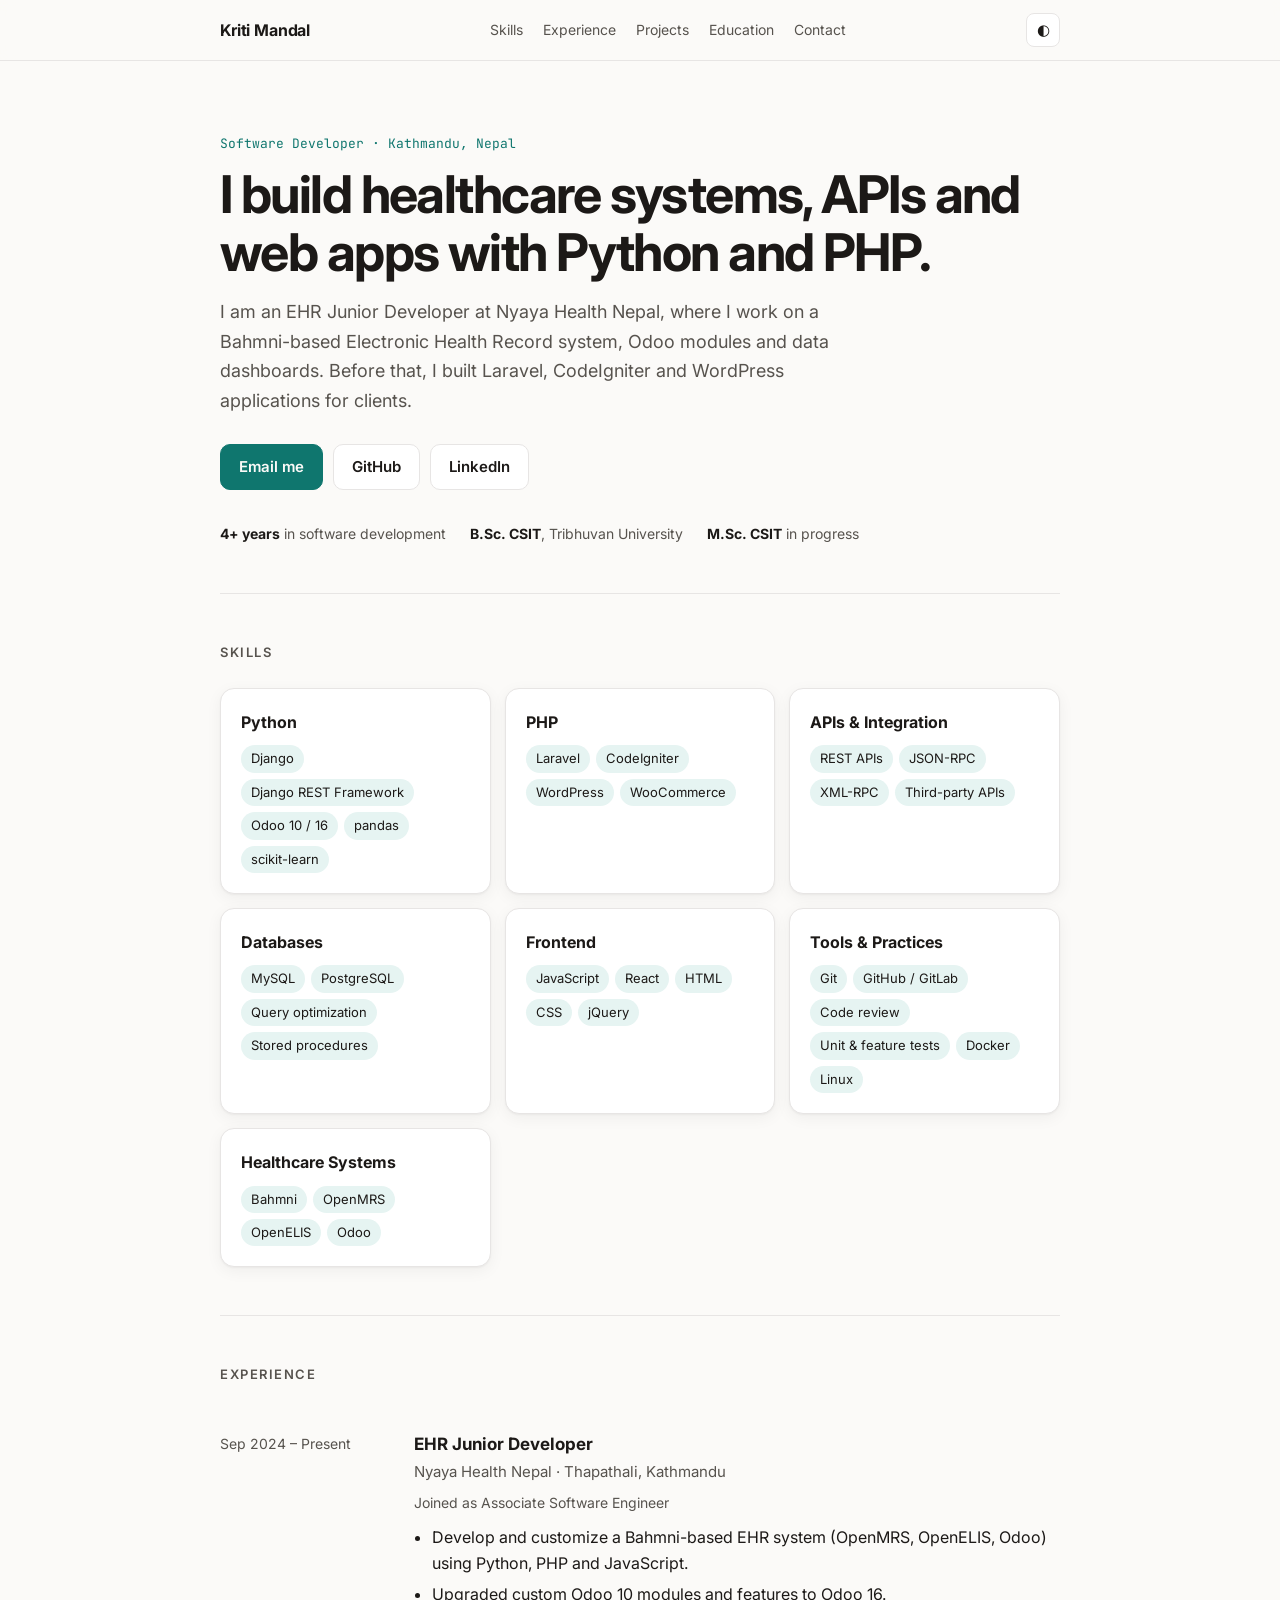
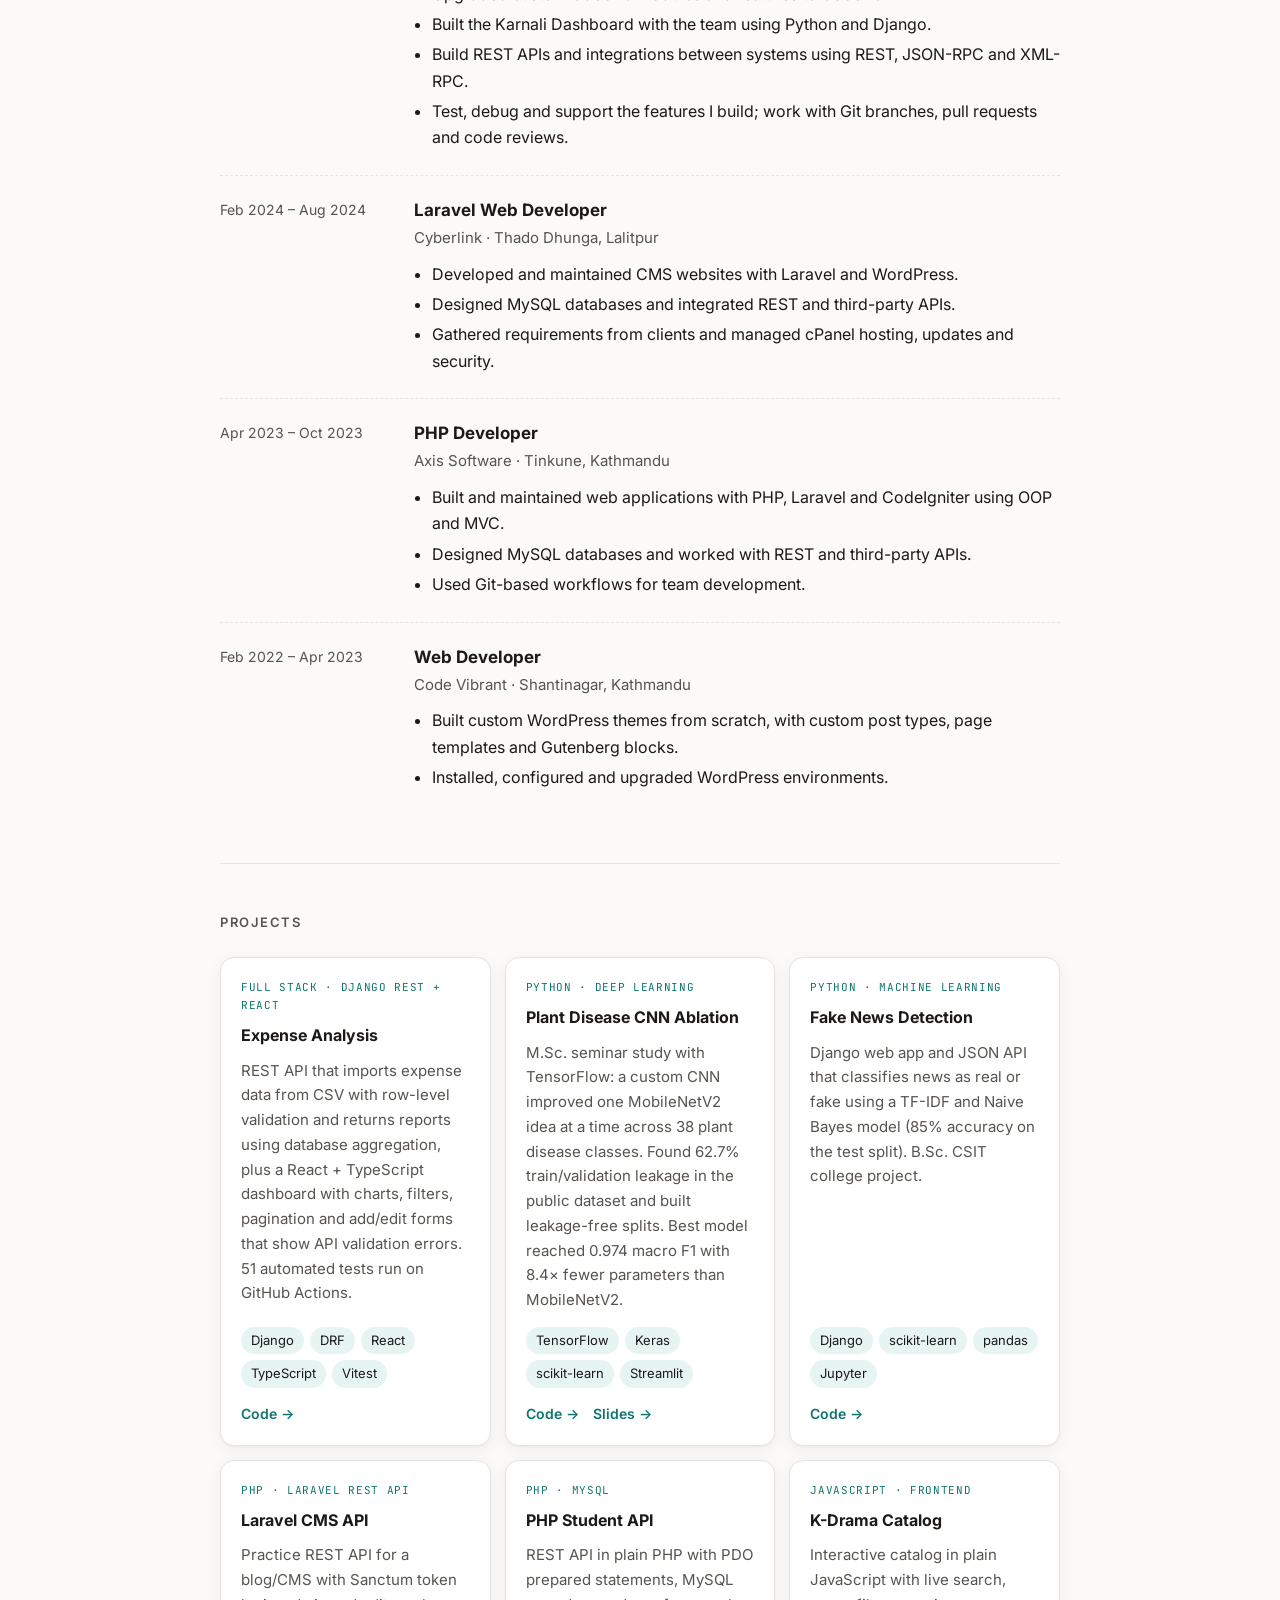
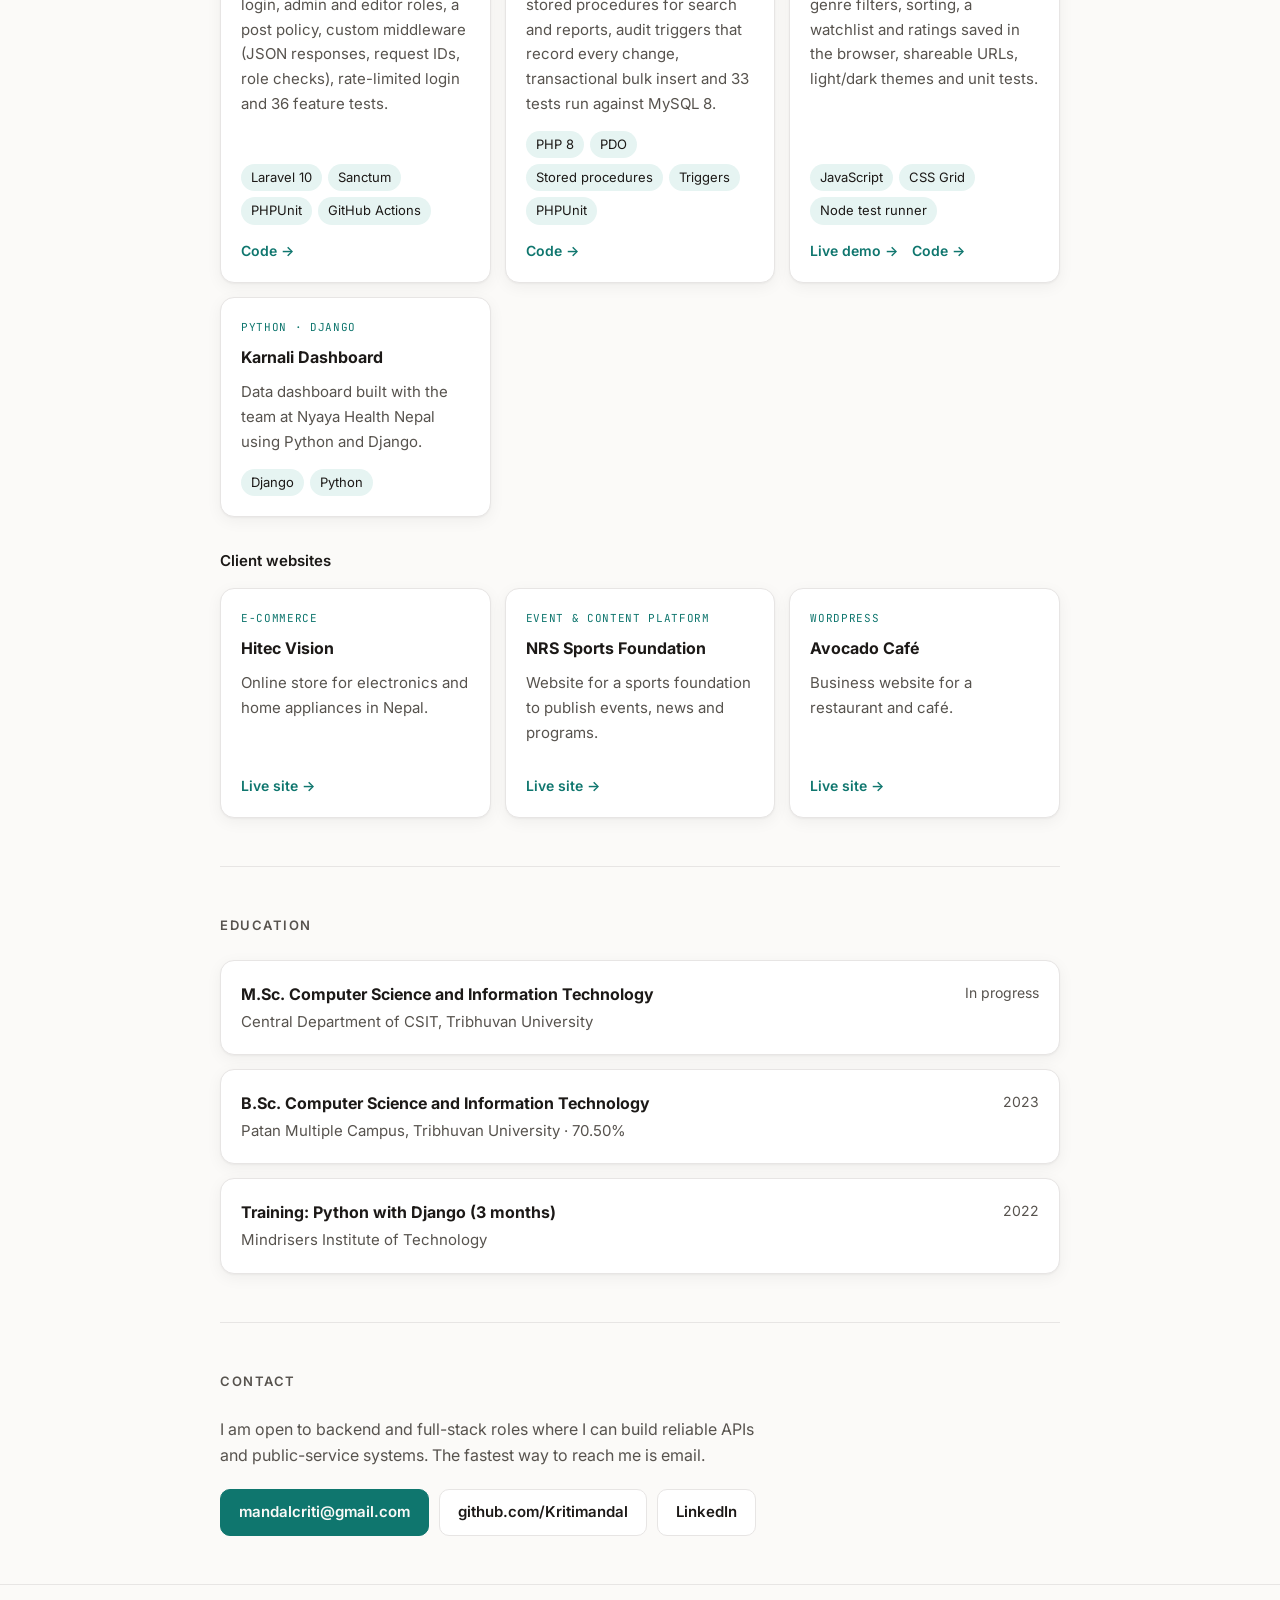
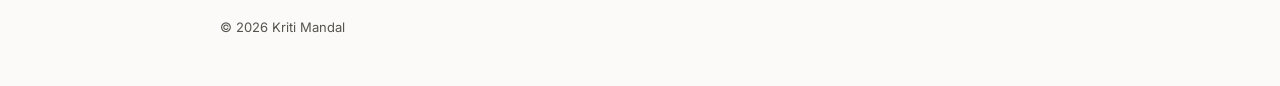
==== index.html @ 9c8490dd "Add Plant Disease CNN Ablation project" ====
<!doctype html>
<html lang="en">
<head>
<meta charset="utf-8">
<meta name="viewport" content="width=device-width, initial-scale=1">
<title>Kriti Mandal — Software Developer</title>
<meta name="description" content="Kriti Mandal is a software developer in Kathmandu, Nepal, working with Python (Django, Odoo) and PHP (Laravel) on healthcare and web systems.">
<meta property="og:title" content="Kriti Mandal — Software Developer">
<meta property="og:description" content="Python and PHP developer building healthcare (EHR) systems, REST APIs and web applications in Kathmandu, Nepal.">
<meta property="og:type" content="website">
<link rel="icon" href="data:image/svg+xml,%3Csvg xmlns='http://www.w3.org/2000/svg' viewBox='0 0 64 64'%3E%3Crect width='64' height='64' rx='14' fill='%230f766e'/%3E%3Ctext x='32' y='42' font-family='Arial,sans-serif' font-size='28' font-weight='700' fill='white' text-anchor='middle'%3EKM%3C/text%3E%3C/svg%3E">
<link rel="preconnect" href="https://fonts.googleapis.com">
<link rel="preconnect" href="https://fonts.gstatic.com" crossorigin>
<link href="https://fonts.googleapis.com/css2?family=Inter:wght@400;500;600;700&family=JetBrains+Mono:wght@500&display=swap" rel="stylesheet">
<style>
:root {
  --bg: #fbfaf8;
  --surface: #ffffff;
  --text: #1c1917;
  --muted: #57534e;
  --line: #e7e5e4;
  --accent: #0f766e;
  --accent-soft: #e6f4f2;
  --shadow: 0 1px 2px rgba(28, 25, 23, .04), 0 4px 16px rgba(28, 25, 23, .05);
}
@media (prefers-color-scheme: dark) {
  :root:not([data-theme="light"]) {
    --bg: #12100f;
    --surface: #1c1917;
    --text: #f5f5f4;
    --muted: #a8a29e;
    --line: #2e2a27;
    --accent: #5eead4;
    --accent-soft: #123531;
    --shadow: none;
  }
}
:root[data-theme="dark"] {
  --bg: #12100f;
  --surface: #1c1917;
  --text: #f5f5f4;
  --muted: #a8a29e;
  --line: #2e2a27;
  --accent: #5eead4;
  --accent-soft: #123531;
  --shadow: none;
}
* { box-sizing: border-box; }
html { scroll-behavior: smooth; scroll-padding-top: 72px; }
body {
  margin: 0;
  background: var(--bg);
  color: var(--text);
  font: 16px/1.65 Inter, system-ui, -apple-system, "Segoe UI", Roboto, sans-serif;
  -webkit-font-smoothing: antialiased;
}
a { color: var(--accent); text-decoration: none; }
a:hover { text-decoration: underline; }
.wrap { max-width: 880px; margin: 0 auto; padding: 0 20px; }

header.nav {
  position: sticky; top: 0; z-index: 10;
  background: color-mix(in srgb, var(--bg) 88%, transparent);
  backdrop-filter: blur(8px);
  border-bottom: 1px solid var(--line);
}
.nav .wrap { display: flex; align-items: center; justify-content: space-between; height: 60px; gap: 12px; }
.brand { font-weight: 700; color: var(--text); letter-spacing: -.01em; }
.nav ul { display: flex; gap: 20px; list-style: none; margin: 0; padding: 0; font-size: 14px; }
.nav ul a { color: var(--muted); }
.nav ul a:hover { color: var(--text); text-decoration: none; }
.theme-btn {
  border: 1px solid var(--line); background: var(--surface); color: var(--text);
  width: 34px; height: 34px; border-radius: 8px; cursor: pointer; font-size: 15px; flex: none;
}

.hero { padding: 72px 0 48px; }
.eyebrow { font-family: "JetBrains Mono", ui-monospace, monospace; font-size: 13px; color: var(--accent); margin: 0 0 12px; }
.hero h1 { font-size: clamp(34px, 6vw, 52px); line-height: 1.1; letter-spacing: -.03em; margin: 0 0 16px; }
.hero p.lead { font-size: 18px; color: var(--muted); max-width: 640px; margin: 0 0 28px; }
.actions { display: flex; flex-wrap: wrap; gap: 10px; }
.btn {
  display: inline-flex; align-items: center; gap: 8px;
  padding: 10px 18px; border-radius: 10px; font-weight: 600; font-size: 15px;
  border: 1px solid var(--line); background: var(--surface); color: var(--text);
}
.btn:hover { text-decoration: none; border-color: var(--accent); }
.btn.primary { background: var(--accent); border-color: var(--accent); color: var(--bg); }
.facts { display: flex; flex-wrap: wrap; gap: 8px 24px; margin-top: 32px; color: var(--muted); font-size: 14px; }
.facts strong { color: var(--text); }

section { padding: 48px 0; border-top: 1px solid var(--line); }
section h2 { font-size: 13px; text-transform: uppercase; letter-spacing: .12em; color: var(--muted); margin: 0 0 24px; font-weight: 600; }

.skills { display: grid; grid-template-columns: repeat(auto-fit, minmax(240px, 1fr)); gap: 14px; }
.card {
  background: var(--surface); border: 1px solid var(--line); border-radius: 14px;
  padding: 20px; box-shadow: var(--shadow);
}
.card h3 { margin: 0 0 10px; font-size: 16px; }
.tags { display: flex; flex-wrap: wrap; gap: 6px; padding: 0; margin: 0; list-style: none; }
.tags li {
  font-size: 13px; padding: 3px 10px; border-radius: 999px;
  background: var(--accent-soft); color: var(--text);
}

.job { display: grid; grid-template-columns: 170px 1fr; gap: 8px 24px; padding: 20px 0; }
.job + .job { border-top: 1px dashed var(--line); }
.job .when { color: var(--muted); font-size: 14px; padding-top: 2px; }
.job h3 { margin: 0; font-size: 17px; }
.job .org { color: var(--muted); margin: 2px 0 10px; font-size: 15px; }
.job ul { margin: 0; padding-left: 18px; }
.job li { margin: 4px 0; }
.role-change { font-size: 14px; color: var(--muted); margin: -4px 0 10px; }

.projects { display: grid; grid-template-columns: repeat(auto-fit, minmax(260px, 1fr)); gap: 14px; }
.project { display: flex; flex-direction: column; }
.project p { color: var(--muted); margin: 0 0 14px; font-size: 15px; flex: 1; }
.project .links { display: flex; gap: 14px; font-size: 14px; font-weight: 600; margin-top: 14px; }
.project .badge {
  align-self: flex-start; font-family: "JetBrains Mono", ui-monospace, monospace;
  font-size: 11px; text-transform: uppercase; letter-spacing: .06em;
  color: var(--accent); margin-bottom: 8px;
}
.subhead { font-size: 15px; font-weight: 600; margin: 32px 0 14px; }

.edu { display: grid; gap: 14px; }
.edu .card { display: flex; justify-content: space-between; gap: 16px; flex-wrap: wrap; }
.edu h3 { margin: 0 0 2px; }
.edu p { margin: 0; color: var(--muted); font-size: 15px; }
.edu .when { color: var(--muted); font-size: 14px; white-space: nowrap; }

.contact p { color: var(--muted); max-width: 560px; margin: 0 0 20px; }
footer { padding: 32px 0 48px; color: var(--muted); font-size: 13px; border-top: 1px solid var(--line); }

@media (max-width: 640px) {
  .nav ul { display: none; }
  .hero { padding: 48px 0 32px; }
  .job { grid-template-columns: 1fr; gap: 2px; }
}
@media print {
  header.nav, .theme-btn, .actions { display: none; }
  section { break-inside: avoid; }
}
</style>
</head>
<body>

<header class="nav">
  <div class="wrap">
    <a class="brand" href="#top">Kriti Mandal</a>
    <ul>
      <li><a href="#skills">Skills</a></li>
      <li><a href="#experience">Experience</a></li>
      <li><a href="#projects">Projects</a></li>
      <li><a href="#education">Education</a></li>
      <li><a href="#contact">Contact</a></li>
    </ul>
    <button class="theme-btn" id="theme" type="button" aria-label="Switch light or dark theme">◐</button>
  </div>
</header>

<main id="top" class="wrap">

  <div class="hero">
    <p class="eyebrow">Software Developer · Kathmandu, Nepal</p>
    <h1>I build healthcare systems, APIs and web apps with Python and PHP.</h1>
    <p class="lead">
      I am an EHR Junior Developer at Nyaya Health Nepal, where I work on a Bahmni-based
      Electronic Health Record system, Odoo modules and data dashboards. Before that, I built
      Laravel, CodeIgniter and WordPress applications for clients.
    </p>
    <div class="actions">
      <a class="btn primary" href="mailto:mandalcriti@gmail.com">Email me</a>
      <a class="btn" href="https://github.com/Kritimandal" target="_blank" rel="noopener">GitHub</a>
      <a class="btn" href="https://www.linkedin.com/in/kriti-mandal" target="_blank" rel="noopener">LinkedIn</a>
    </div>
    <div class="facts">
      <span><strong>4+ years</strong> in software development</span>
      <span><strong>B.Sc. CSIT</strong>, Tribhuvan University</span>
      <span><strong>M.Sc. CSIT</strong> in progress</span>
    </div>
  </div>

  <section id="skills">
    <h2>Skills</h2>
    <div class="skills">
      <div class="card">
        <h3>Python</h3>
        <ul class="tags"><li>Django</li><li>Django REST Framework</li><li>Odoo 10 / 16</li><li>pandas</li><li>scikit-learn</li></ul>
      </div>
      <div class="card">
        <h3>PHP</h3>
        <ul class="tags"><li>Laravel</li><li>CodeIgniter</li><li>WordPress</li><li>WooCommerce</li></ul>
      </div>
      <div class="card">
        <h3>APIs &amp; Integration</h3>
        <ul class="tags"><li>REST APIs</li><li>JSON-RPC</li><li>XML-RPC</li><li>Third-party APIs</li></ul>
      </div>
      <div class="card">
        <h3>Databases</h3>
        <ul class="tags"><li>MySQL</li><li>PostgreSQL</li><li>Query optimization</li><li>Stored procedures</li></ul>
      </div>
      <div class="card">
        <h3>Frontend</h3>
        <ul class="tags"><li>JavaScript</li><li>React</li><li>HTML</li><li>CSS</li><li>jQuery</li></ul>
      </div>
      <div class="card">
        <h3>Tools &amp; Practices</h3>
        <ul class="tags"><li>Git</li><li>GitHub / GitLab</li><li>Code review</li><li>Unit &amp; feature tests</li><li>Docker</li><li>Linux</li></ul>
      </div>
      <div class="card">
        <h3>Healthcare Systems</h3>
        <ul class="tags"><li>Bahmni</li><li>OpenMRS</li><li>OpenELIS</li><li>Odoo</li></ul>
      </div>
    </div>
  </section>

  <section id="experience">
    <h2>Experience</h2>

    <div class="job">
      <div class="when">Sep 2024 – Present</div>
      <div>
        <h3>EHR Junior Developer</h3>
        <p class="org">Nyaya Health Nepal · Thapathali, Kathmandu</p>
        <p class="role-change">Joined as Associate Software Engineer</p>
        <ul>
          <li>Develop and customize a Bahmni-based EHR system (OpenMRS, OpenELIS, Odoo) using Python, PHP and JavaScript.</li>
          <li>Upgraded custom Odoo 10 modules and features to Odoo 16.</li>
          <li>Built the Karnali Dashboard with the team using Python and Django.</li>
          <li>Build REST APIs and integrations between systems using REST, JSON-RPC and XML-RPC.</li>
          <li>Test, debug and support the features I build; work with Git branches, pull requests and code reviews.</li>
        </ul>
      </div>
    </div>

    <div class="job">
      <div class="when">Feb 2024 – Aug 2024</div>
      <div>
        <h3>Laravel Web Developer</h3>
        <p class="org">Cyberlink · Thado Dhunga, Lalitpur</p>
        <ul>
          <li>Developed and maintained CMS websites with Laravel and WordPress.</li>
          <li>Designed MySQL databases and integrated REST and third-party APIs.</li>
          <li>Gathered requirements from clients and managed cPanel hosting, updates and security.</li>
        </ul>
      </div>
    </div>

    <div class="job">
      <div class="when">Apr 2023 – Oct 2023</div>
      <div>
        <h3>PHP Developer</h3>
        <p class="org">Axis Software · Tinkune, Kathmandu</p>
        <ul>
          <li>Built and maintained web applications with PHP, Laravel and CodeIgniter using OOP and MVC.</li>
          <li>Designed MySQL databases and worked with REST and third-party APIs.</li>
          <li>Used Git-based workflows for team development.</li>
        </ul>
      </div>
    </div>

    <div class="job">
      <div class="when">Feb 2022 – Apr 2023</div>
      <div>
        <h3>Web Developer</h3>
        <p class="org">Code Vibrant · Shantinagar, Kathmandu</p>
        <ul>
          <li>Built custom WordPress themes from scratch, with custom post types, page templates and Gutenberg blocks.</li>
          <li>Installed, configured and upgraded WordPress environments.</li>
        </ul>
      </div>
    </div>
  </section>

  <section id="projects">
    <h2>Projects</h2>
    <div class="projects">
      <article class="card project">
        <span class="badge">Full stack · Django REST + React</span>
        <h3>Expense Analysis</h3>
        <p>REST API that imports expense data from CSV with row-level validation and returns reports using database aggregation, plus a React + TypeScript dashboard with charts, filters, pagination and add/edit forms that show API validation errors. 51 automated tests run on GitHub Actions.</p>
        <ul class="tags"><li>Django</li><li>DRF</li><li>React</li><li>TypeScript</li><li>Vitest</li></ul>
        <div class="links"><a href="https://github.com/Kritimandal/task-expense-analysis" target="_blank" rel="noopener">Code →</a></div>
      </article>
      <article class="card project">
        <span class="badge">Python · Deep Learning</span>
        <h3>Plant Disease CNN Ablation</h3>
        <p>M.Sc. seminar study with TensorFlow: a custom CNN improved one MobileNetV2 idea at a time across 38 plant disease classes. Found 62.7% train/validation leakage in the public dataset and built leakage-free splits. Best model reached 0.974 macro F1 with 8.4× fewer parameters than MobileNetV2.</p>
        <ul class="tags"><li>TensorFlow</li><li>Keras</li><li>scikit-learn</li><li>Streamlit</li></ul>
        <div class="links"><a href="https://github.com/Kritimandal/plant-disease-cnn-ablation" target="_blank" rel="noopener">Code →</a><a href="https://github.com/Kritimandal/plant-disease-cnn-ablation/blob/main/docs/Seminar_Presentation.pdf" target="_blank" rel="noopener">Slides →</a></div>
      </article>
      <article class="card project">
        <span class="badge">Python · Machine Learning</span>
        <h3>Fake News Detection</h3>
        <p>Django web app and JSON API that classifies news as real or fake using a TF-IDF and Naive Bayes model (85% accuracy on the test split). B.Sc. CSIT college project.</p>
        <ul class="tags"><li>Django</li><li>scikit-learn</li><li>pandas</li><li>Jupyter</li></ul>
        <div class="links"><a href="https://github.com/Kritimandal/FND" target="_blank" rel="noopener">Code →</a></div>
      </article>
      <article class="card project">
        <span class="badge">PHP · Laravel REST API</span>
        <h3>Laravel CMS API</h3>
        <p>Practice REST API for a blog/CMS with Sanctum token login, admin and editor roles, a post policy, custom middleware (JSON responses, request IDs, role checks), rate-limited login and 36 feature tests.</p>
        <ul class="tags"><li>Laravel 10</li><li>Sanctum</li><li>PHPUnit</li><li>GitHub Actions</li></ul>
        <div class="links"><a href="https://github.com/Kritimandal/laravel-cms" target="_blank" rel="noopener">Code →</a></div>
      </article>
      <article class="card project">
        <span class="badge">PHP · MySQL</span>
        <h3>PHP Student API</h3>
        <p>REST API in plain PHP with PDO prepared statements, MySQL stored procedures for search and reports, audit triggers that record every change, transactional bulk insert and 33 tests run against MySQL 8.</p>
        <ul class="tags"><li>PHP 8</li><li>PDO</li><li>Stored procedures</li><li>Triggers</li><li>PHPUnit</li></ul>
        <div class="links"><a href="https://github.com/Kritimandal/php-student-api" target="_blank" rel="noopener">Code →</a></div>
      </article>
      <article class="card project">
        <span class="badge">JavaScript · Frontend</span>
        <h3>K-Drama Catalog</h3>
        <p>Interactive catalog in plain JavaScript with live search, genre filters, sorting, a watchlist and ratings saved in the browser, shareable URLs, light/dark themes and unit tests.</p>
        <ul class="tags"><li>JavaScript</li><li>CSS Grid</li><li>Node test runner</li></ul>
        <div class="links"><a href="https://kritimandal.github.io/movie-website-CSS-design/" target="_blank" rel="noopener">Live demo →</a><a href="https://github.com/Kritimandal/movie-website-CSS-design" target="_blank" rel="noopener">Code →</a></div>
      </article>
      <article class="card project">
        <span class="badge">Python · Django</span>
        <h3>Karnali Dashboard</h3>
        <p>Data dashboard built with the team at Nyaya Health Nepal using Python and Django.</p>
        <ul class="tags"><li>Django</li><li>Python</li></ul>
      </article>
    </div>

    <p class="subhead">Client websites</p>
    <div class="projects">
      <article class="card project">
        <span class="badge">E-commerce</span>
        <h3>Hitec Vision</h3>
        <p>Online store for electronics and home appliances in Nepal.</p>
        <div class="links"><a href="https://hitecvision.com.np" target="_blank" rel="noopener">Live site →</a></div>
      </article>
      <article class="card project">
        <span class="badge">Event &amp; content platform</span>
        <h3>NRS Sports Foundation</h3>
        <p>Website for a sports foundation to publish events, news and programs.</p>
        <div class="links"><a href="https://nrssportsfoundation.org.np" target="_blank" rel="noopener">Live site →</a></div>
      </article>
      <article class="card project">
        <span class="badge">WordPress</span>
        <h3>Avocado Café</h3>
        <p>Business website for a restaurant and café.</p>
        <div class="links"><a href="https://avocadocafenepal.com.np" target="_blank" rel="noopener">Live site →</a></div>
      </article>
    </div>
  </section>

  <section id="education">
    <h2>Education</h2>
    <div class="edu">
      <div class="card">
        <div>
          <h3>M.Sc. Computer Science and Information Technology</h3>
          <p>Central Department of CSIT, Tribhuvan University</p>
        </div>
        <span class="when">In progress</span>
      </div>
      <div class="card">
        <div>
          <h3>B.Sc. Computer Science and Information Technology</h3>
          <p>Patan Multiple Campus, Tribhuvan University · 70.50%</p>
        </div>
        <span class="when">2023</span>
      </div>
      <div class="card">
        <div>
          <h3>Training: Python with Django (3 months)</h3>
          <p>Mindrisers Institute of Technology</p>
        </div>
        <span class="when">2022</span>
      </div>
    </div>
  </section>

  <section id="contact" class="contact">
    <h2>Contact</h2>
    <p>I am open to backend and full-stack roles where I can build reliable APIs and public-service systems. The fastest way to reach me is email.</p>
    <div class="actions">
      <a class="btn primary" href="mailto:mandalcriti@gmail.com">mandalcriti@gmail.com</a>
      <a class="btn" href="https://github.com/Kritimandal" target="_blank" rel="noopener">github.com/Kritimandal</a>
      <a class="btn" href="https://www.linkedin.com/in/kriti-mandal" target="_blank" rel="noopener">LinkedIn</a>
    </div>
  </section>

</main>

<footer>
  <div class="wrap">© <span id="year">2026</span> Kriti Mandal</div>
</footer>

<script>
(function () {
  var root = document.documentElement;
  var stored = null;
  try { stored = localStorage.getItem('theme'); } catch (e) {}
  if (stored === 'light' || stored === 'dark') root.setAttribute('data-theme', stored);
  document.getElementById('theme').addEventListener('click', function () {
    var current = root.getAttribute('data-theme') ||
      (window.matchMedia('(prefers-color-scheme: dark)').matches ? 'dark' : 'light');
    var next = current === 'dark' ? 'light' : 'dark';
    root.setAttribute('data-theme', next);
    try { localStorage.setItem('theme', next); } catch (e) {}
  });
  document.getElementById('year').textContent = new Date().getFullYear();
})();
</script>
</body>
</html>
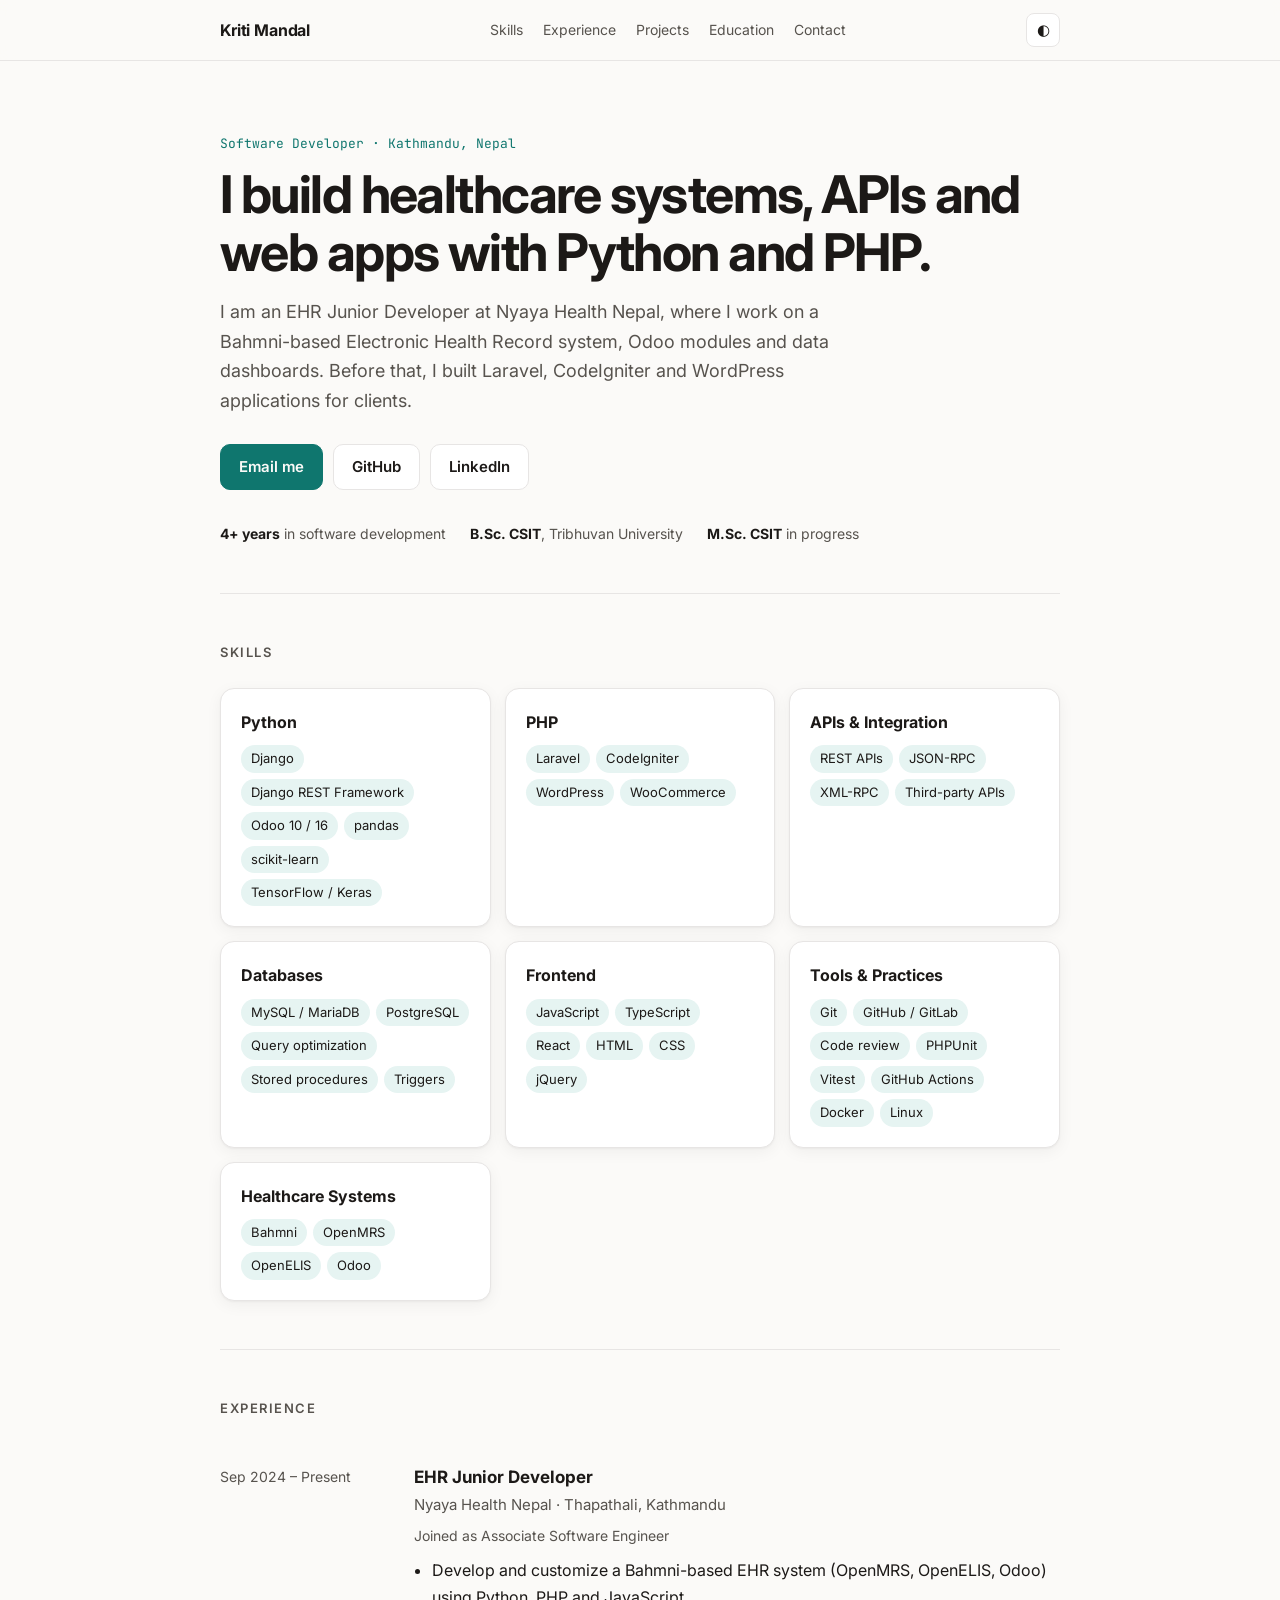
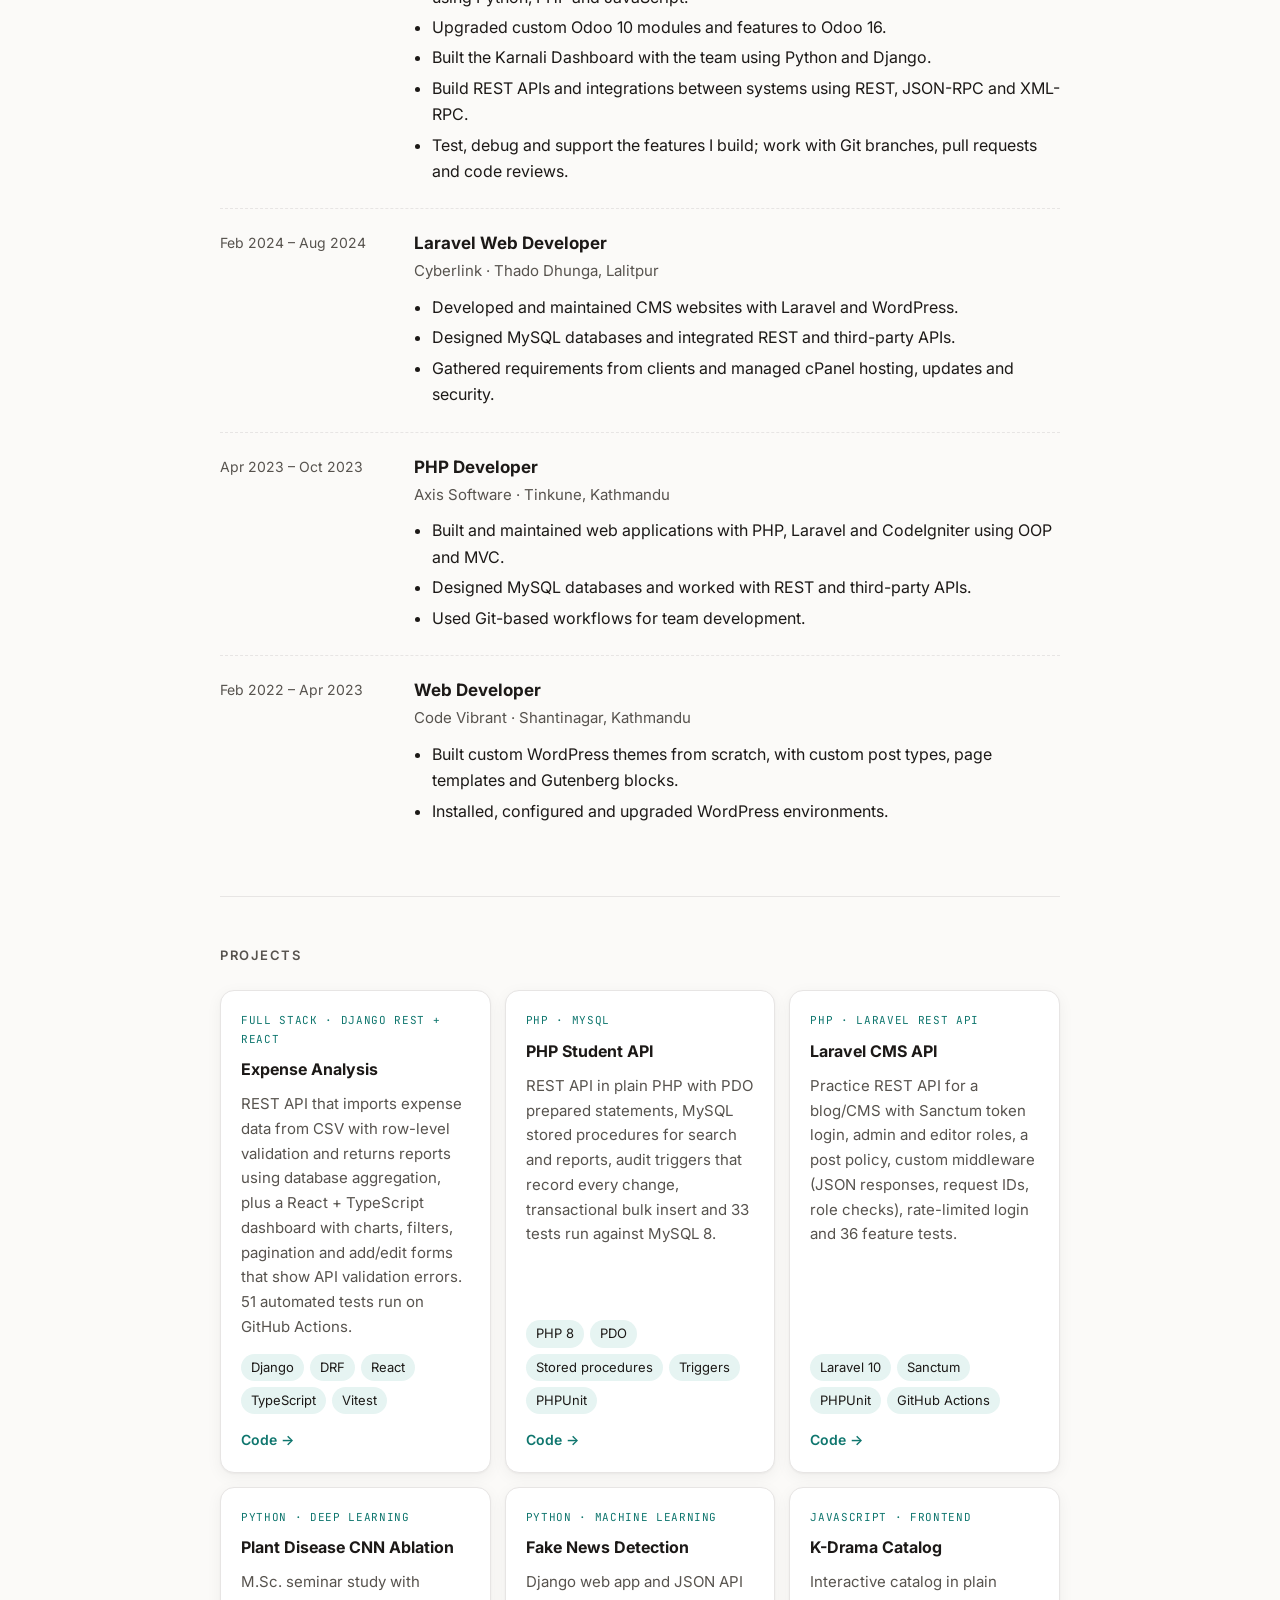
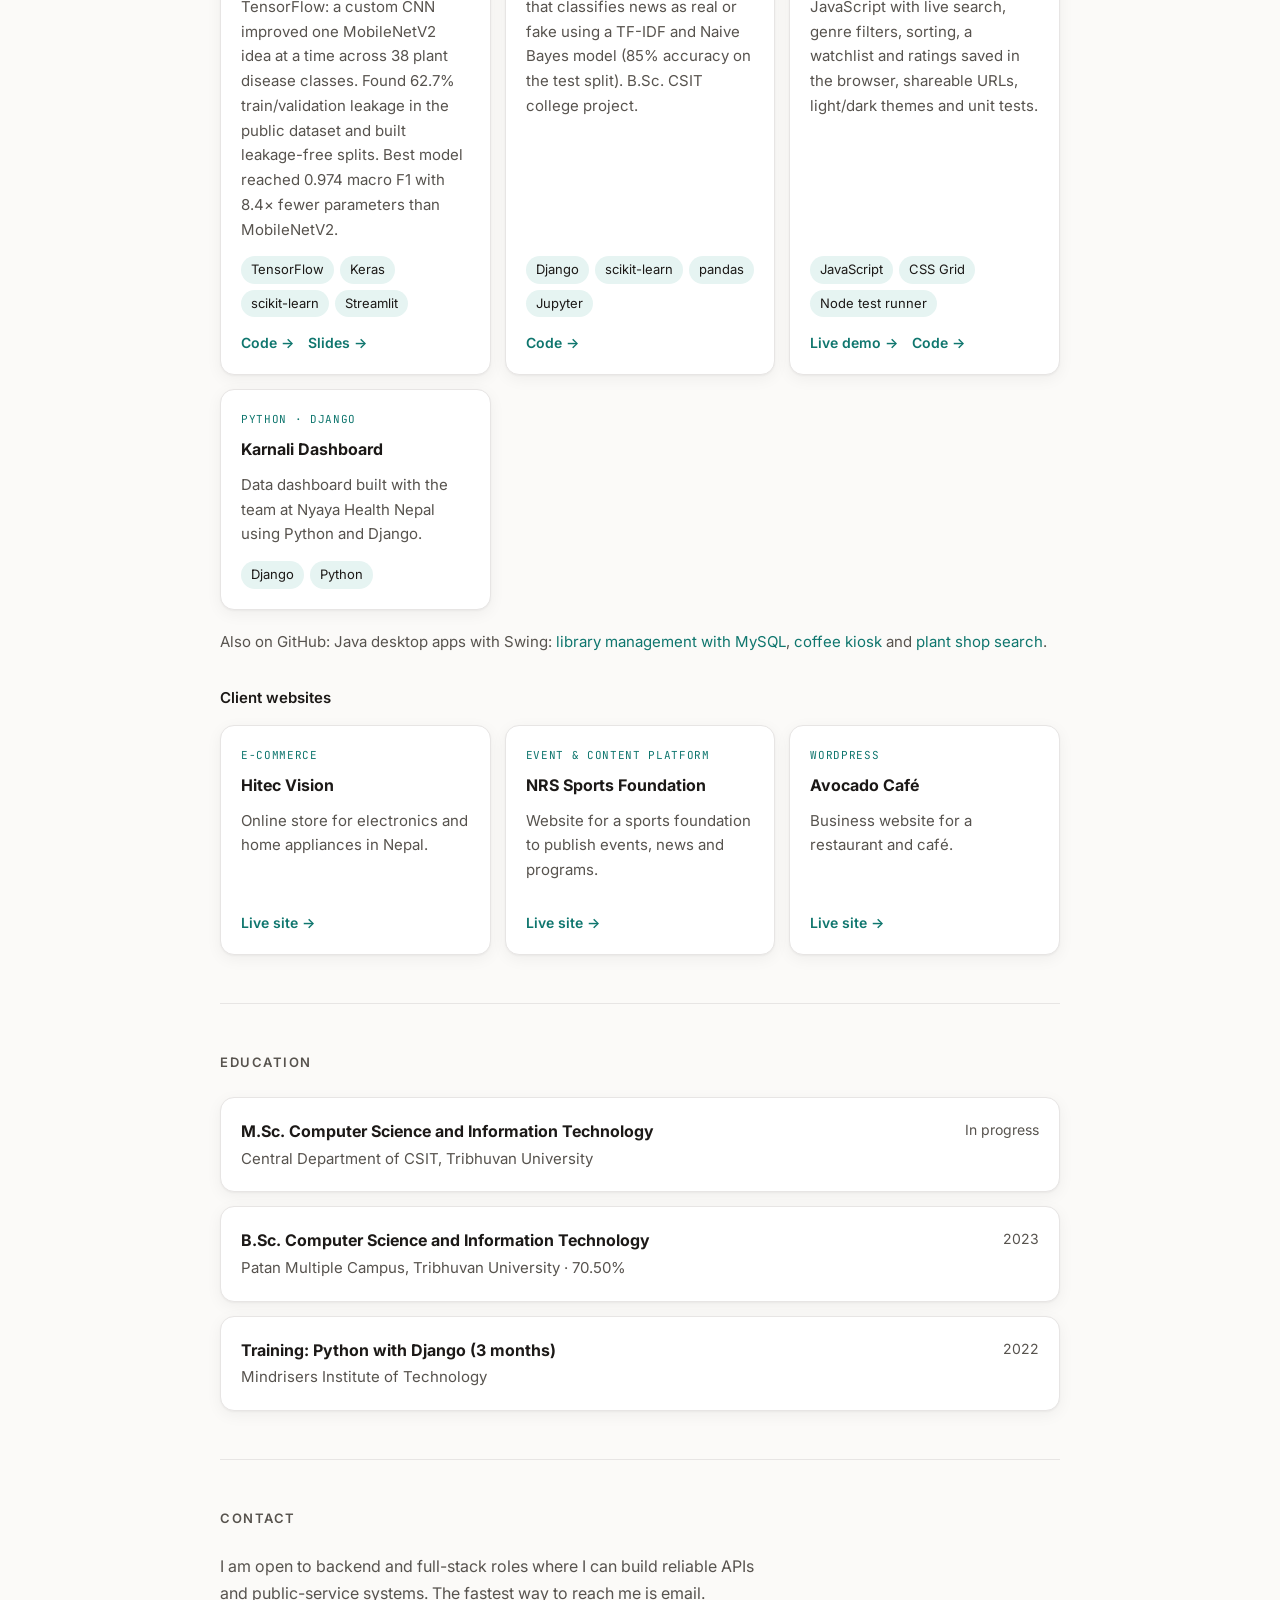
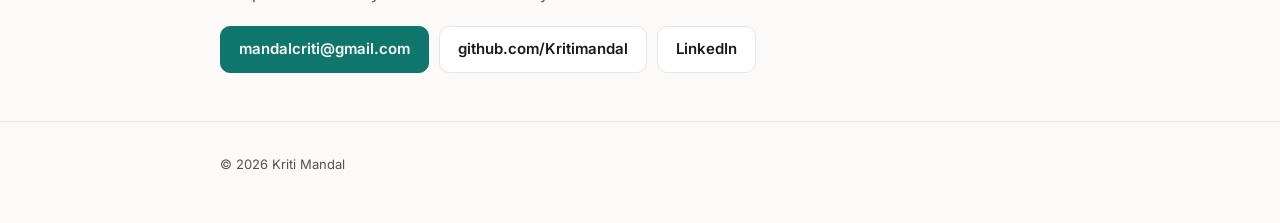
==== commit 1aa6d47d: "Reorder projects, update skills, add Java projects" ====
--- a/index.html
+++ b/index.html
@@ -3,9 +3,9 @@
 <head>
 <meta charset="utf-8">
 <meta name="viewport" content="width=device-width, initial-scale=1">
-<title>Kriti Mandal — Software Developer</title>
+<title>Kriti Mandal | Software Developer</title>
 <meta name="description" content="Kriti Mandal is a software developer in Kathmandu, Nepal, working with Python (Django, Odoo) and PHP (Laravel) on healthcare and web systems.">
-<meta property="og:title" content="Kriti Mandal — Software Developer">
+<meta property="og:title" content="Kriti Mandal | Software Developer">
 <meta property="og:description" content="Python and PHP developer building healthcare (EHR) systems, REST APIs and web applications in Kathmandu, Nepal.">
 <meta property="og:type" content="website">
 <link rel="icon" href="data:image/svg+xml,%3Csvg xmlns='http://www.w3.org/2000/svg' viewBox='0 0 64 64'%3E%3Crect width='64' height='64' rx='14' fill='%230f766e'/%3E%3Ctext x='32' y='42' font-family='Arial,sans-serif' font-size='28' font-weight='700' fill='white' text-anchor='middle'%3EKM%3C/text%3E%3C/svg%3E">
@@ -123,6 +123,7 @@
   color: var(--accent); margin-bottom: 8px;
 }
 .subhead { font-size: 15px; font-weight: 600; margin: 32px 0 14px; }
+.more { color: var(--muted); font-size: 15px; margin: 20px 0 0; }
 
 .edu { display: grid; gap: 14px; }
 .edu .card { display: flex; justify-content: space-between; gap: 16px; flex-wrap: wrap; }
@@ -187,7 +188,7 @@
     <div class="skills">
       <div class="card">
         <h3>Python</h3>
-        <ul class="tags"><li>Django</li><li>Django REST Framework</li><li>Odoo 10 / 16</li><li>pandas</li><li>scikit-learn</li></ul>
+        <ul class="tags"><li>Django</li><li>Django REST Framework</li><li>Odoo 10 / 16</li><li>pandas</li><li>scikit-learn</li><li>TensorFlow / Keras</li></ul>
       </div>
       <div class="card">
         <h3>PHP</h3>
@@ -199,15 +200,15 @@
       </div>
       <div class="card">
         <h3>Databases</h3>
-        <ul class="tags"><li>MySQL</li><li>PostgreSQL</li><li>Query optimization</li><li>Stored procedures</li></ul>
+        <ul class="tags"><li>MySQL / MariaDB</li><li>PostgreSQL</li><li>Query optimization</li><li>Stored procedures</li><li>Triggers</li></ul>
       </div>
       <div class="card">
         <h3>Frontend</h3>
-        <ul class="tags"><li>JavaScript</li><li>React</li><li>HTML</li><li>CSS</li><li>jQuery</li></ul>
+        <ul class="tags"><li>JavaScript</li><li>TypeScript</li><li>React</li><li>HTML</li><li>CSS</li><li>jQuery</li></ul>
       </div>
       <div class="card">
         <h3>Tools &amp; Practices</h3>
-        <ul class="tags"><li>Git</li><li>GitHub / GitLab</li><li>Code review</li><li>Unit &amp; feature tests</li><li>Docker</li><li>Linux</li></ul>
+        <ul class="tags"><li>Git</li><li>GitHub / GitLab</li><li>Code review</li><li>PHPUnit</li><li>Vitest</li><li>GitHub Actions</li><li>Docker</li><li>Linux</li></ul>
       </div>
       <div class="card">
         <h3>Healthcare Systems</h3>
@@ -285,6 +286,20 @@
         <div class="links"><a href="https://github.com/Kritimandal/task-expense-analysis" target="_blank" rel="noopener">Code →</a></div>
       </article>
       <article class="card project">
+        <span class="badge">PHP · MySQL</span>
+        <h3>PHP Student API</h3>
+        <p>REST API in plain PHP with PDO prepared statements, MySQL stored procedures for search and reports, audit triggers that record every change, transactional bulk insert and 33 tests run against MySQL 8.</p>
+        <ul class="tags"><li>PHP 8</li><li>PDO</li><li>Stored procedures</li><li>Triggers</li><li>PHPUnit</li></ul>
+        <div class="links"><a href="https://github.com/Kritimandal/php-student-api" target="_blank" rel="noopener">Code →</a></div>
+      </article>
+      <article class="card project">
+        <span class="badge">PHP · Laravel REST API</span>
+        <h3>Laravel CMS API</h3>
+        <p>Practice REST API for a blog/CMS with Sanctum token login, admin and editor roles, a post policy, custom middleware (JSON responses, request IDs, role checks), rate-limited login and 36 feature tests.</p>
+        <ul class="tags"><li>Laravel 10</li><li>Sanctum</li><li>PHPUnit</li><li>GitHub Actions</li></ul>
+        <div class="links"><a href="https://github.com/Kritimandal/laravel-cms" target="_blank" rel="noopener">Code →</a></div>
+      </article>
+      <article class="card project">
         <span class="badge">Python · Deep Learning</span>
         <h3>Plant Disease CNN Ablation</h3>
         <p>M.Sc. seminar study with TensorFlow: a custom CNN improved one MobileNetV2 idea at a time across 38 plant disease classes. Found 62.7% train/validation leakage in the public dataset and built leakage-free splits. Best model reached 0.974 macro F1 with 8.4× fewer parameters than MobileNetV2.</p>
@@ -299,20 +314,6 @@
         <div class="links"><a href="https://github.com/Kritimandal/FND" target="_blank" rel="noopener">Code →</a></div>
       </article>
       <article class="card project">
-        <span class="badge">PHP · Laravel REST API</span>
-        <h3>Laravel CMS API</h3>
-        <p>Practice REST API for a blog/CMS with Sanctum token login, admin and editor roles, a post policy, custom middleware (JSON responses, request IDs, role checks), rate-limited login and 36 feature tests.</p>
-        <ul class="tags"><li>Laravel 10</li><li>Sanctum</li><li>PHPUnit</li><li>GitHub Actions</li></ul>
-        <div class="links"><a href="https://github.com/Kritimandal/laravel-cms" target="_blank" rel="noopener">Code →</a></div>
-      </article>
-      <article class="card project">
-        <span class="badge">PHP · MySQL</span>
-        <h3>PHP Student API</h3>
-        <p>REST API in plain PHP with PDO prepared statements, MySQL stored procedures for search and reports, audit triggers that record every change, transactional bulk insert and 33 tests run against MySQL 8.</p>
-        <ul class="tags"><li>PHP 8</li><li>PDO</li><li>Stored procedures</li><li>Triggers</li><li>PHPUnit</li></ul>
-        <div class="links"><a href="https://github.com/Kritimandal/php-student-api" target="_blank" rel="noopener">Code →</a></div>
-      </article>
-      <article class="card project">
         <span class="badge">JavaScript · Frontend</span>
         <h3>K-Drama Catalog</h3>
         <p>Interactive catalog in plain JavaScript with live search, genre filters, sorting, a watchlist and ratings saved in the browser, shareable URLs, light/dark themes and unit tests.</p>
@@ -326,6 +327,7 @@
         <ul class="tags"><li>Django</li><li>Python</li></ul>
       </article>
     </div>
+    <p class="more">Also on GitHub: Java desktop apps with Swing: <a href="https://github.com/Kritimandal/libraryManagementSystem" target="_blank" rel="noopener">library management with MySQL</a>, <a href="https://github.com/Kritimandal/java-menu-app" target="_blank" rel="noopener">coffee kiosk</a> and <a href="https://github.com/Kritimandal/citrus-tree-search" target="_blank" rel="noopener">plant shop search</a>.</p>
 
     <p class="subhead">Client websites</p>
     <div class="projects">
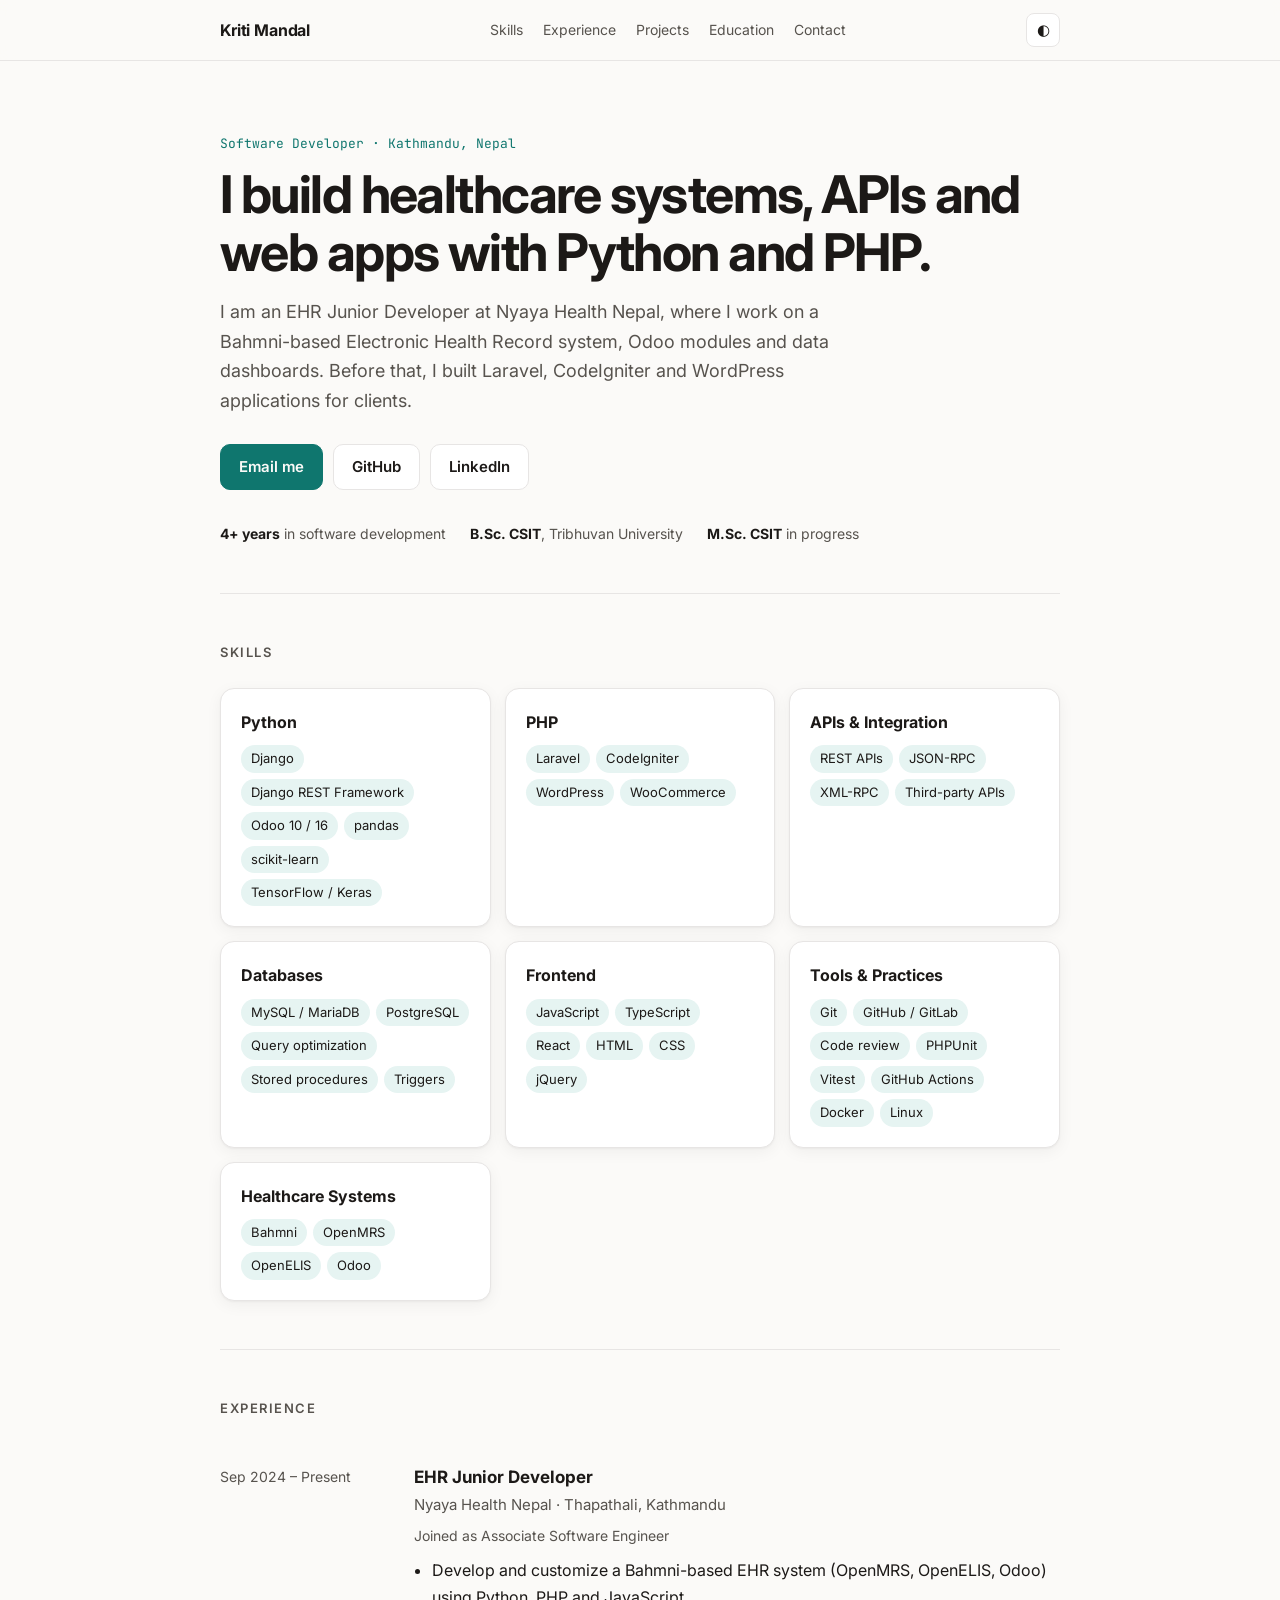
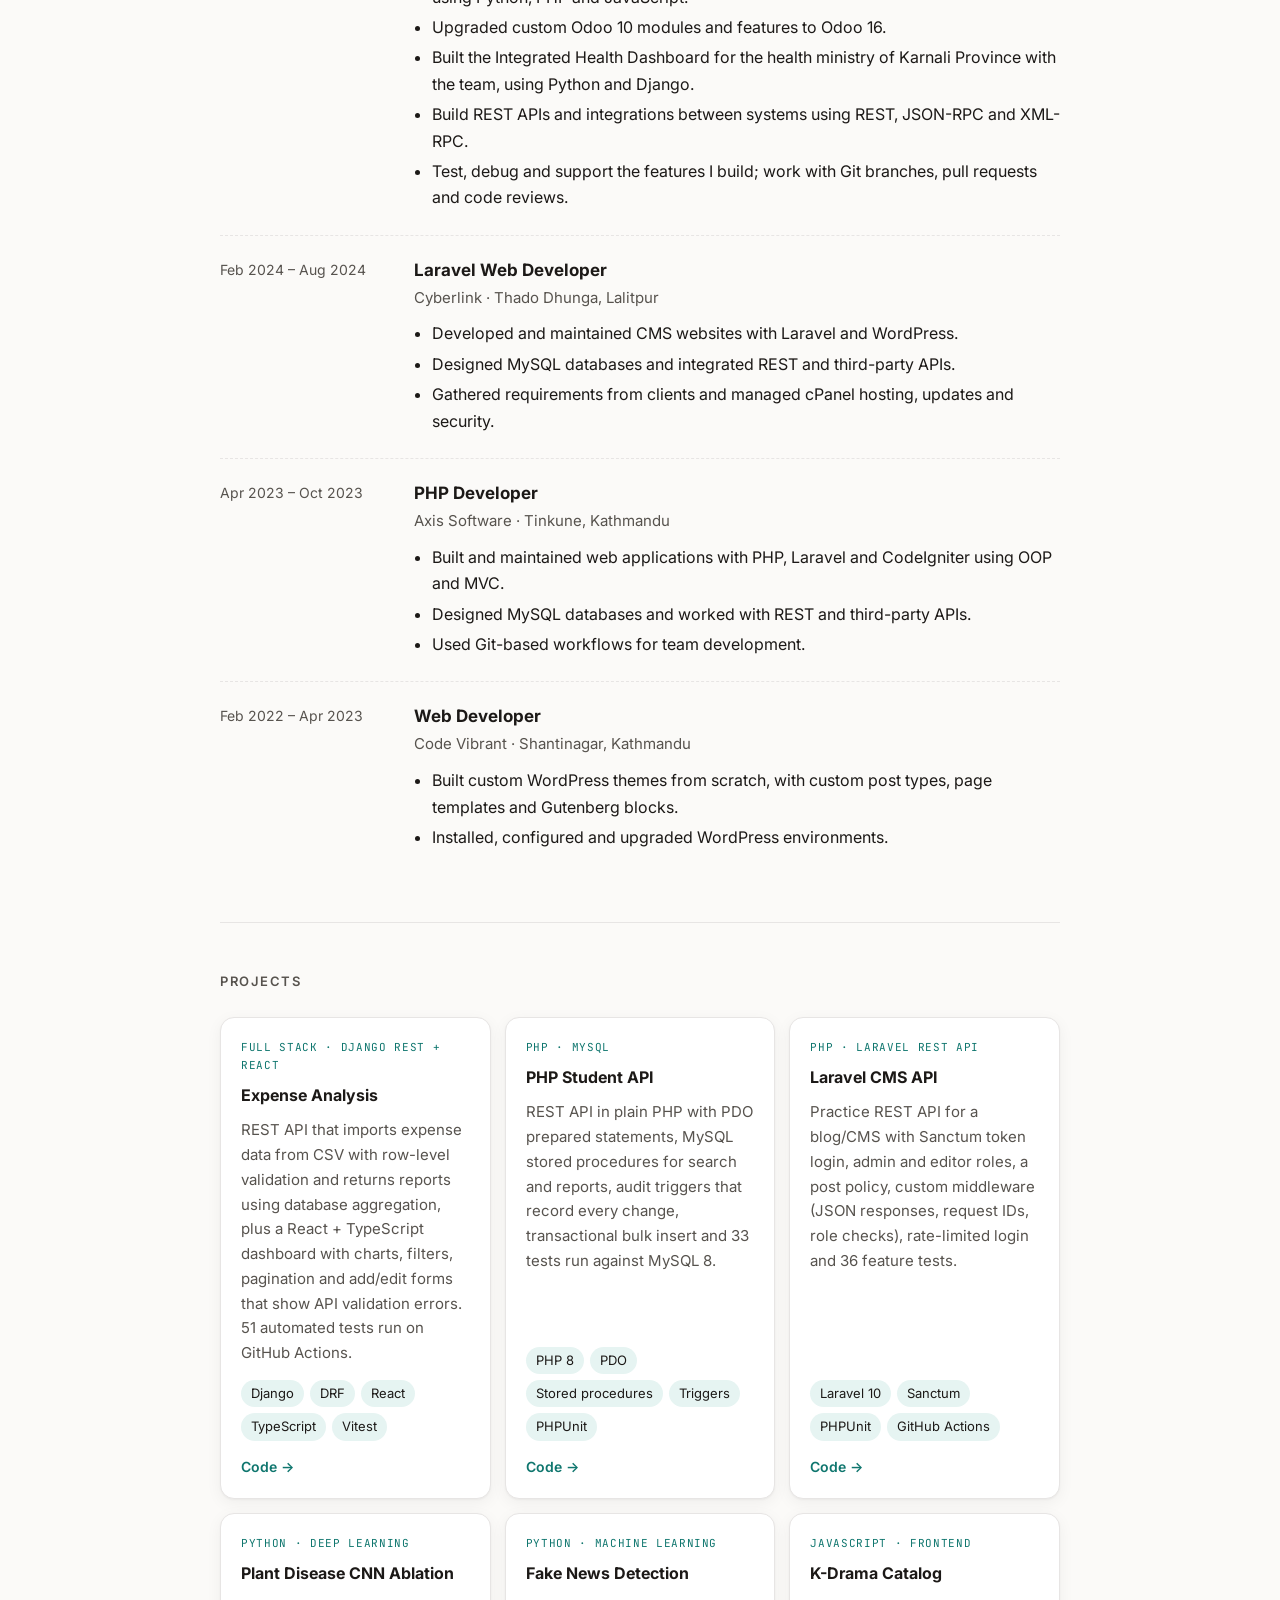
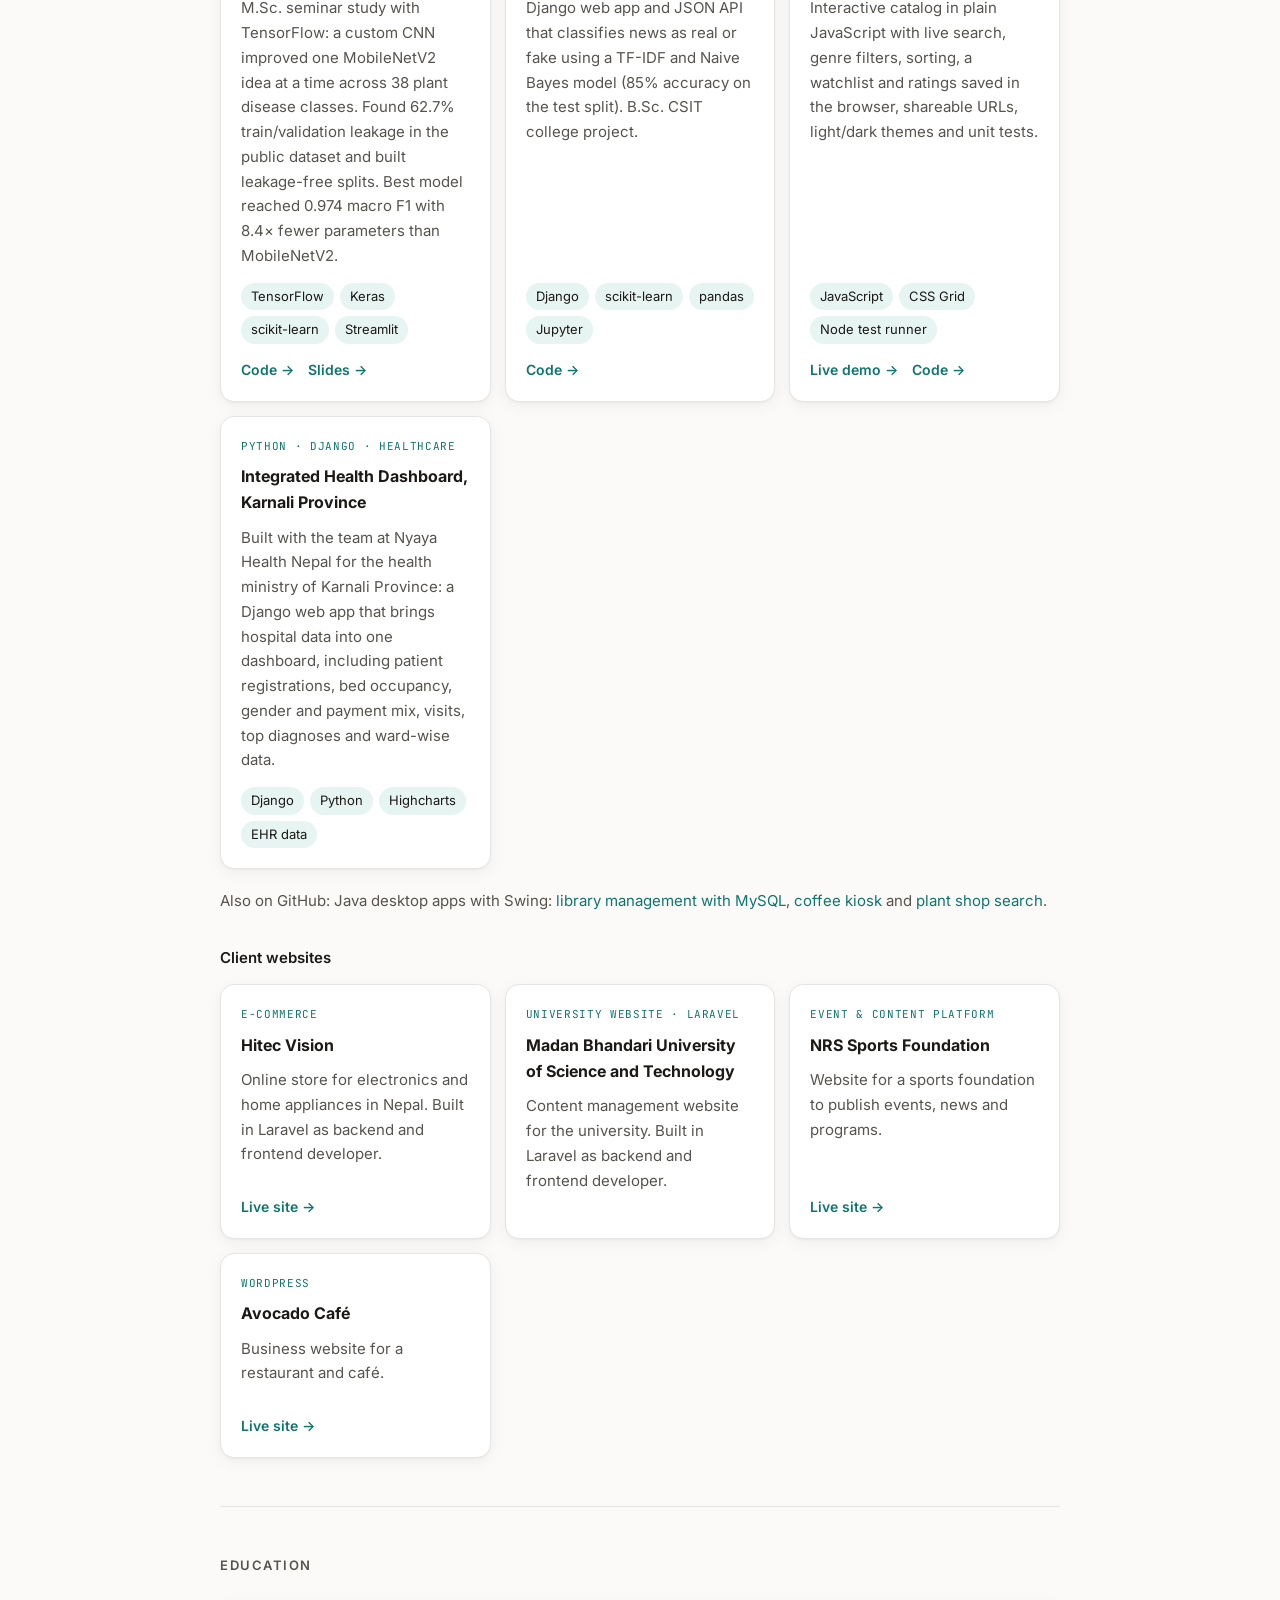
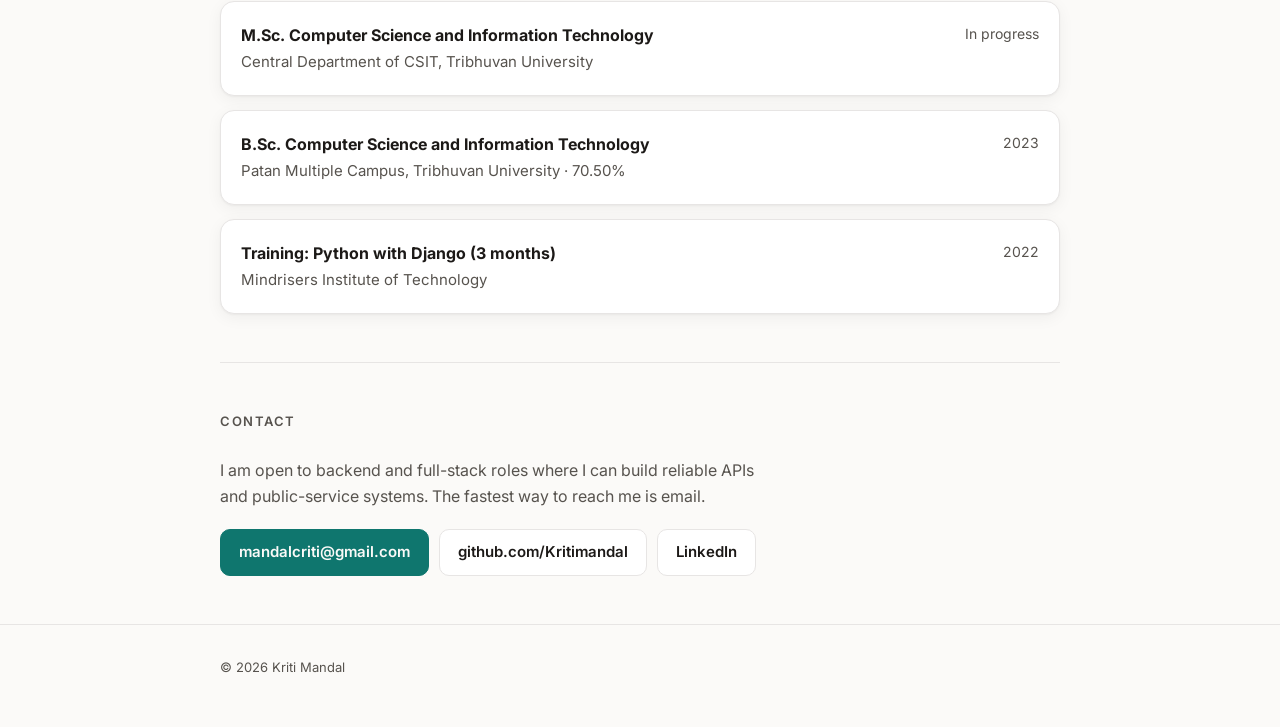
==== commit d20b2d09: "Describe the health dashboard and add university site" ====
--- a/index.html
+++ b/index.html
@@ -229,7 +229,7 @@
         <ul>
           <li>Develop and customize a Bahmni-based EHR system (OpenMRS, OpenELIS, Odoo) using Python, PHP and JavaScript.</li>
           <li>Upgraded custom Odoo 10 modules and features to Odoo 16.</li>
-          <li>Built the Karnali Dashboard with the team using Python and Django.</li>
+          <li>Built the Integrated Health Dashboard for the health ministry of Karnali Province with the team, using Python and Django.</li>
           <li>Build REST APIs and integrations between systems using REST, JSON-RPC and XML-RPC.</li>
           <li>Test, debug and support the features I build; work with Git branches, pull requests and code reviews.</li>
         </ul>
@@ -321,10 +321,10 @@
         <div class="links"><a href="https://kritimandal.github.io/movie-website-CSS-design/" target="_blank" rel="noopener">Live demo →</a><a href="https://github.com/Kritimandal/movie-website-CSS-design" target="_blank" rel="noopener">Code →</a></div>
       </article>
       <article class="card project">
-        <span class="badge">Python · Django</span>
-        <h3>Karnali Dashboard</h3>
-        <p>Data dashboard built with the team at Nyaya Health Nepal using Python and Django.</p>
-        <ul class="tags"><li>Django</li><li>Python</li></ul>
+        <span class="badge">Python · Django · Healthcare</span>
+        <h3>Integrated Health Dashboard, Karnali Province</h3>
+        <p>Built with the team at Nyaya Health Nepal for the health ministry of Karnali Province: a Django web app that brings hospital data into one dashboard, including patient registrations, bed occupancy, gender and payment mix, visits, top diagnoses and ward-wise data.</p>
+        <ul class="tags"><li>Django</li><li>Python</li><li>Highcharts</li><li>EHR data</li></ul>
       </article>
     </div>
     <p class="more">Also on GitHub: Java desktop apps with Swing: <a href="https://github.com/Kritimandal/libraryManagementSystem" target="_blank" rel="noopener">library management with MySQL</a>, <a href="https://github.com/Kritimandal/java-menu-app" target="_blank" rel="noopener">coffee kiosk</a> and <a href="https://github.com/Kritimandal/citrus-tree-search" target="_blank" rel="noopener">plant shop search</a>.</p>
@@ -334,8 +334,13 @@
       <article class="card project">
         <span class="badge">E-commerce</span>
         <h3>Hitec Vision</h3>
-        <p>Online store for electronics and home appliances in Nepal.</p>
+        <p>Online store for electronics and home appliances in Nepal. Built in Laravel as backend and frontend developer.</p>
         <div class="links"><a href="https://hitecvision.com.np" target="_blank" rel="noopener">Live site →</a></div>
+      </article>
+      <article class="card project">
+        <span class="badge">University website · Laravel</span>
+        <h3>Madan Bhandari University of Science and Technology</h3>
+        <p>Content management website for the university. Built in Laravel as backend and frontend developer.</p>
       </article>
       <article class="card project">
         <span class="badge">Event &amp; content platform</span>
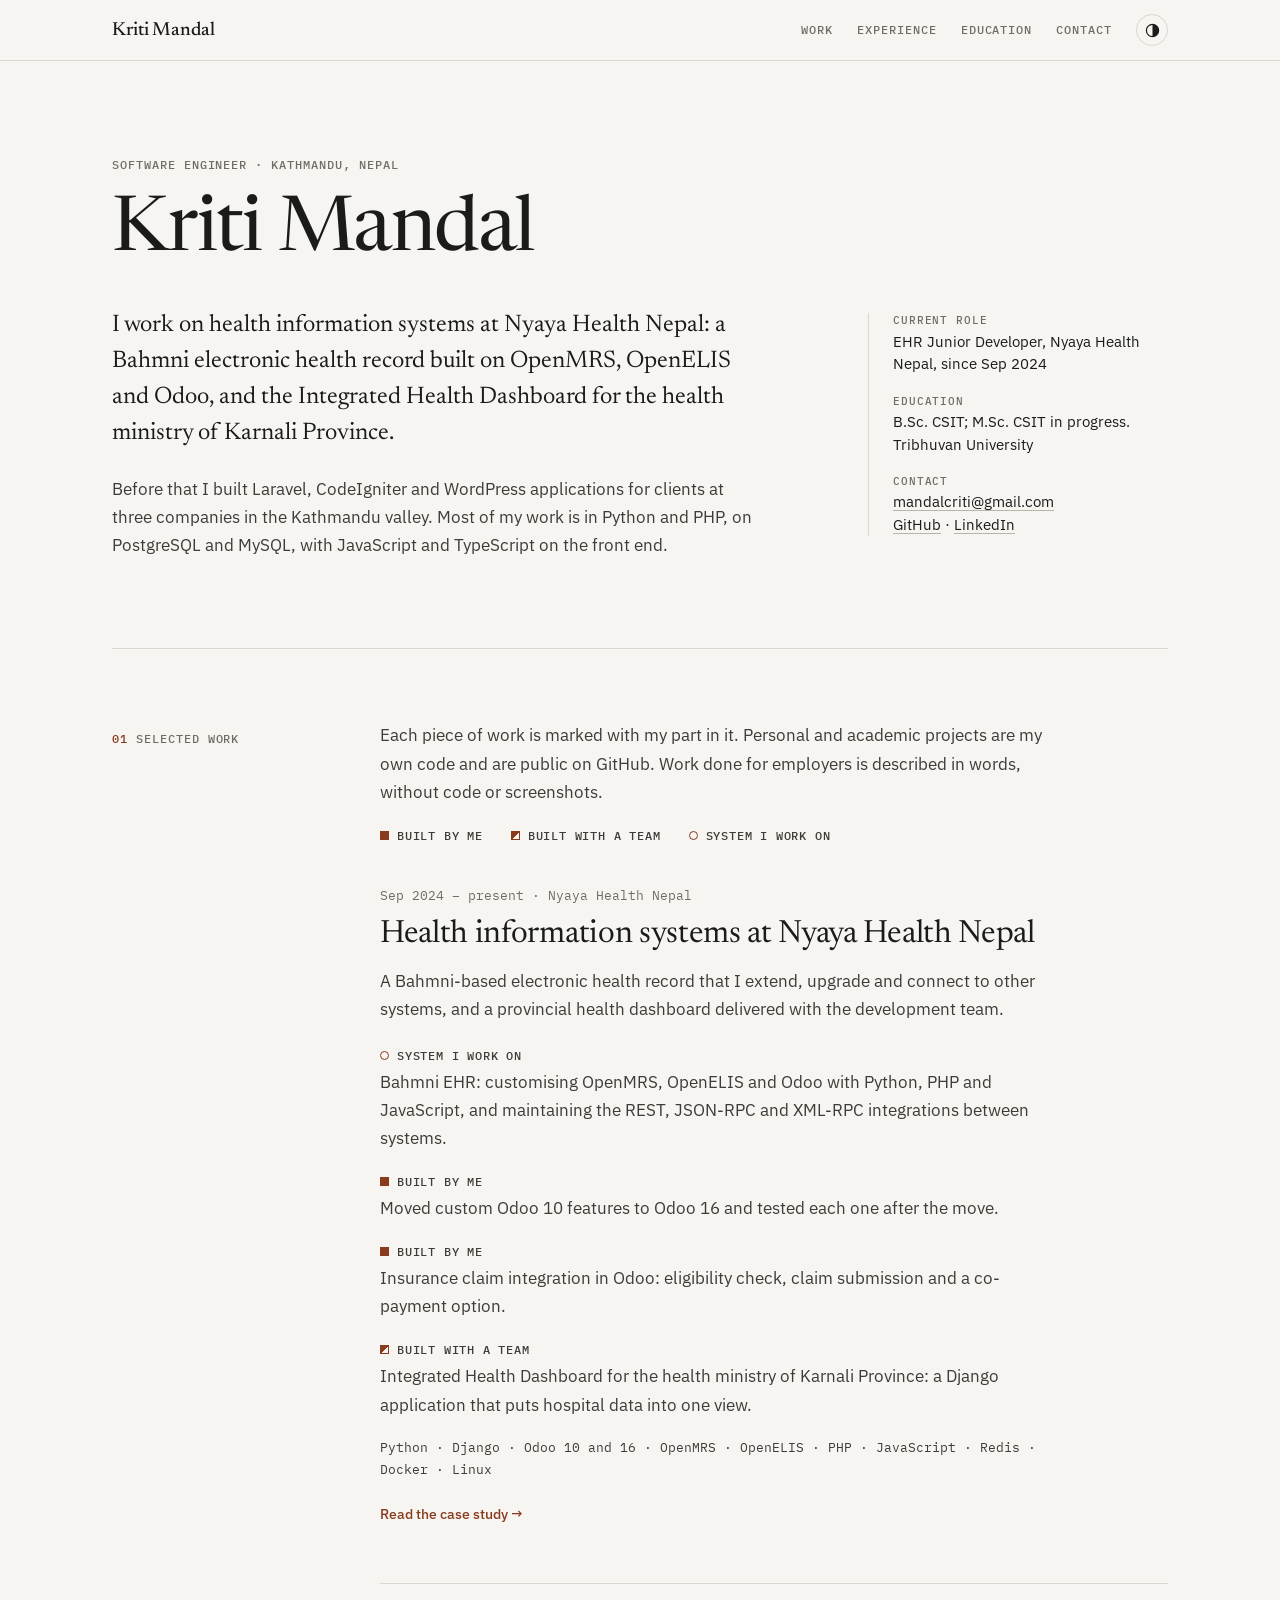
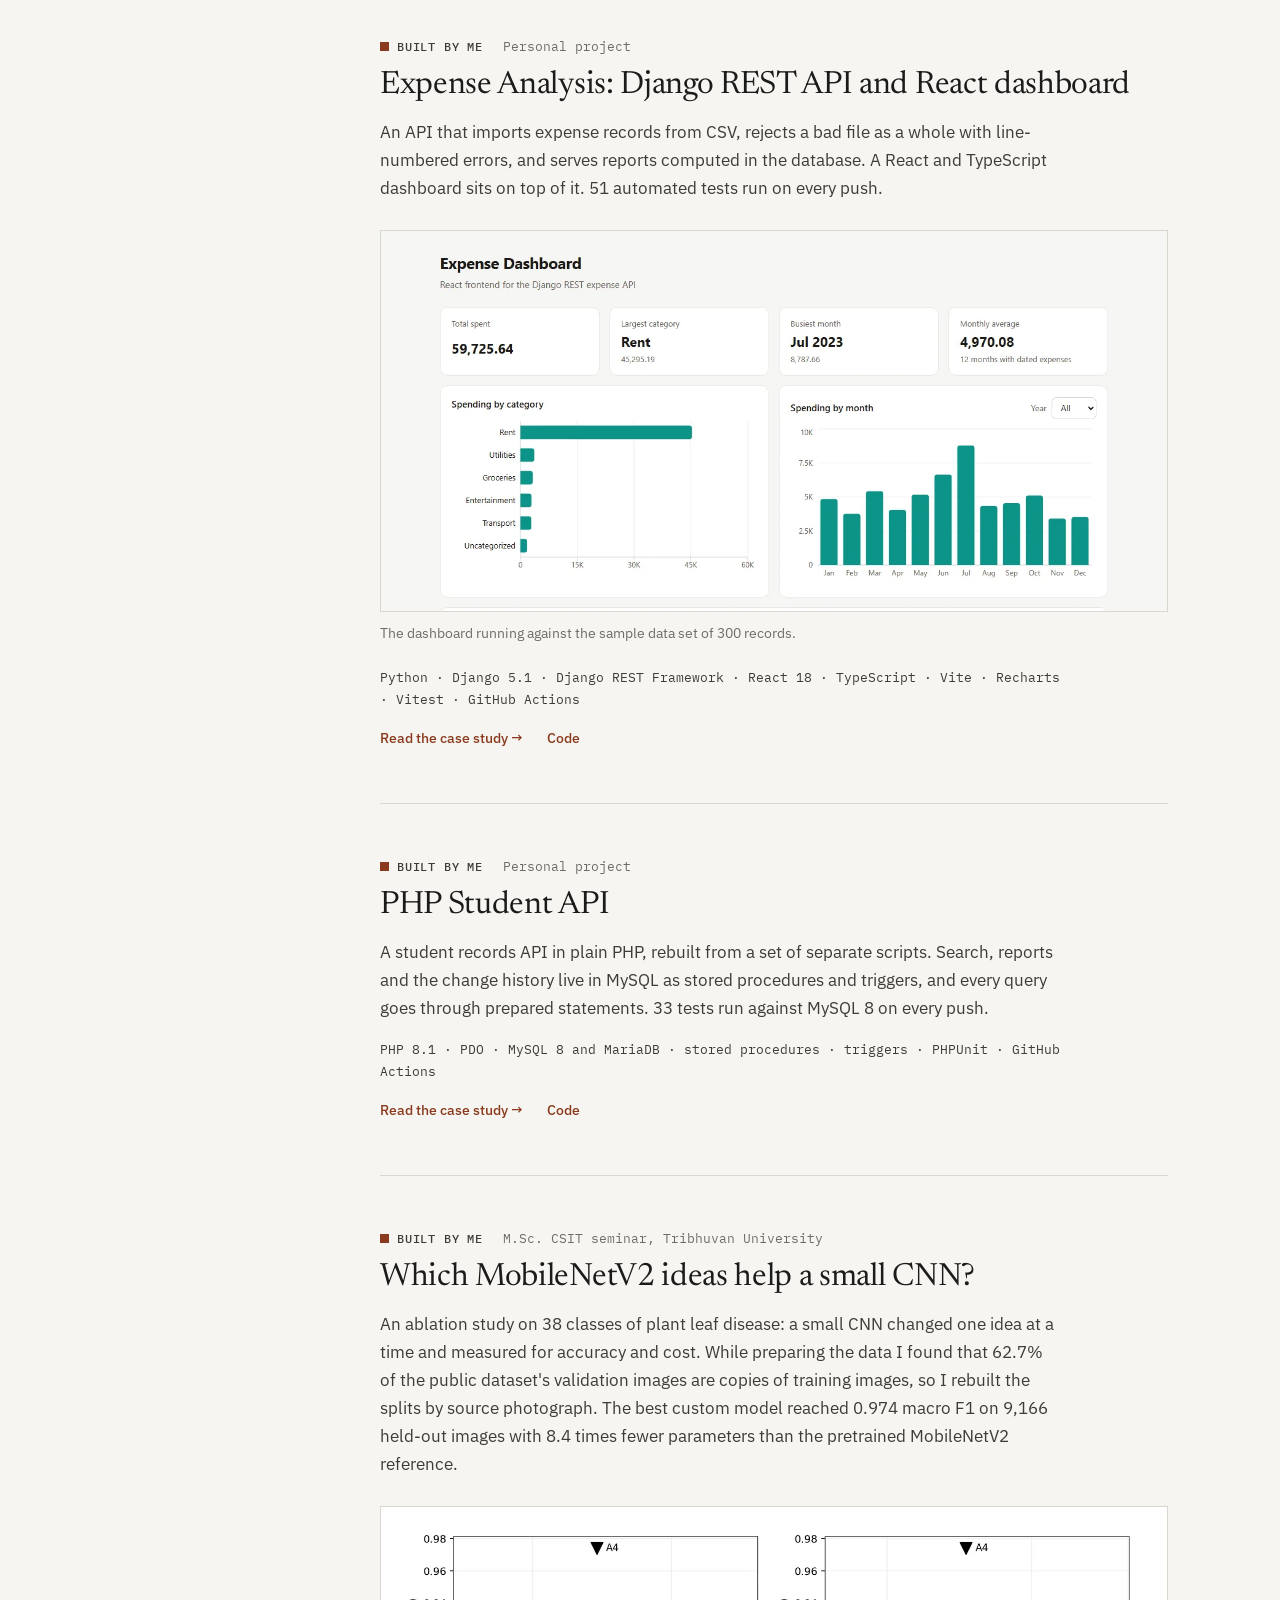
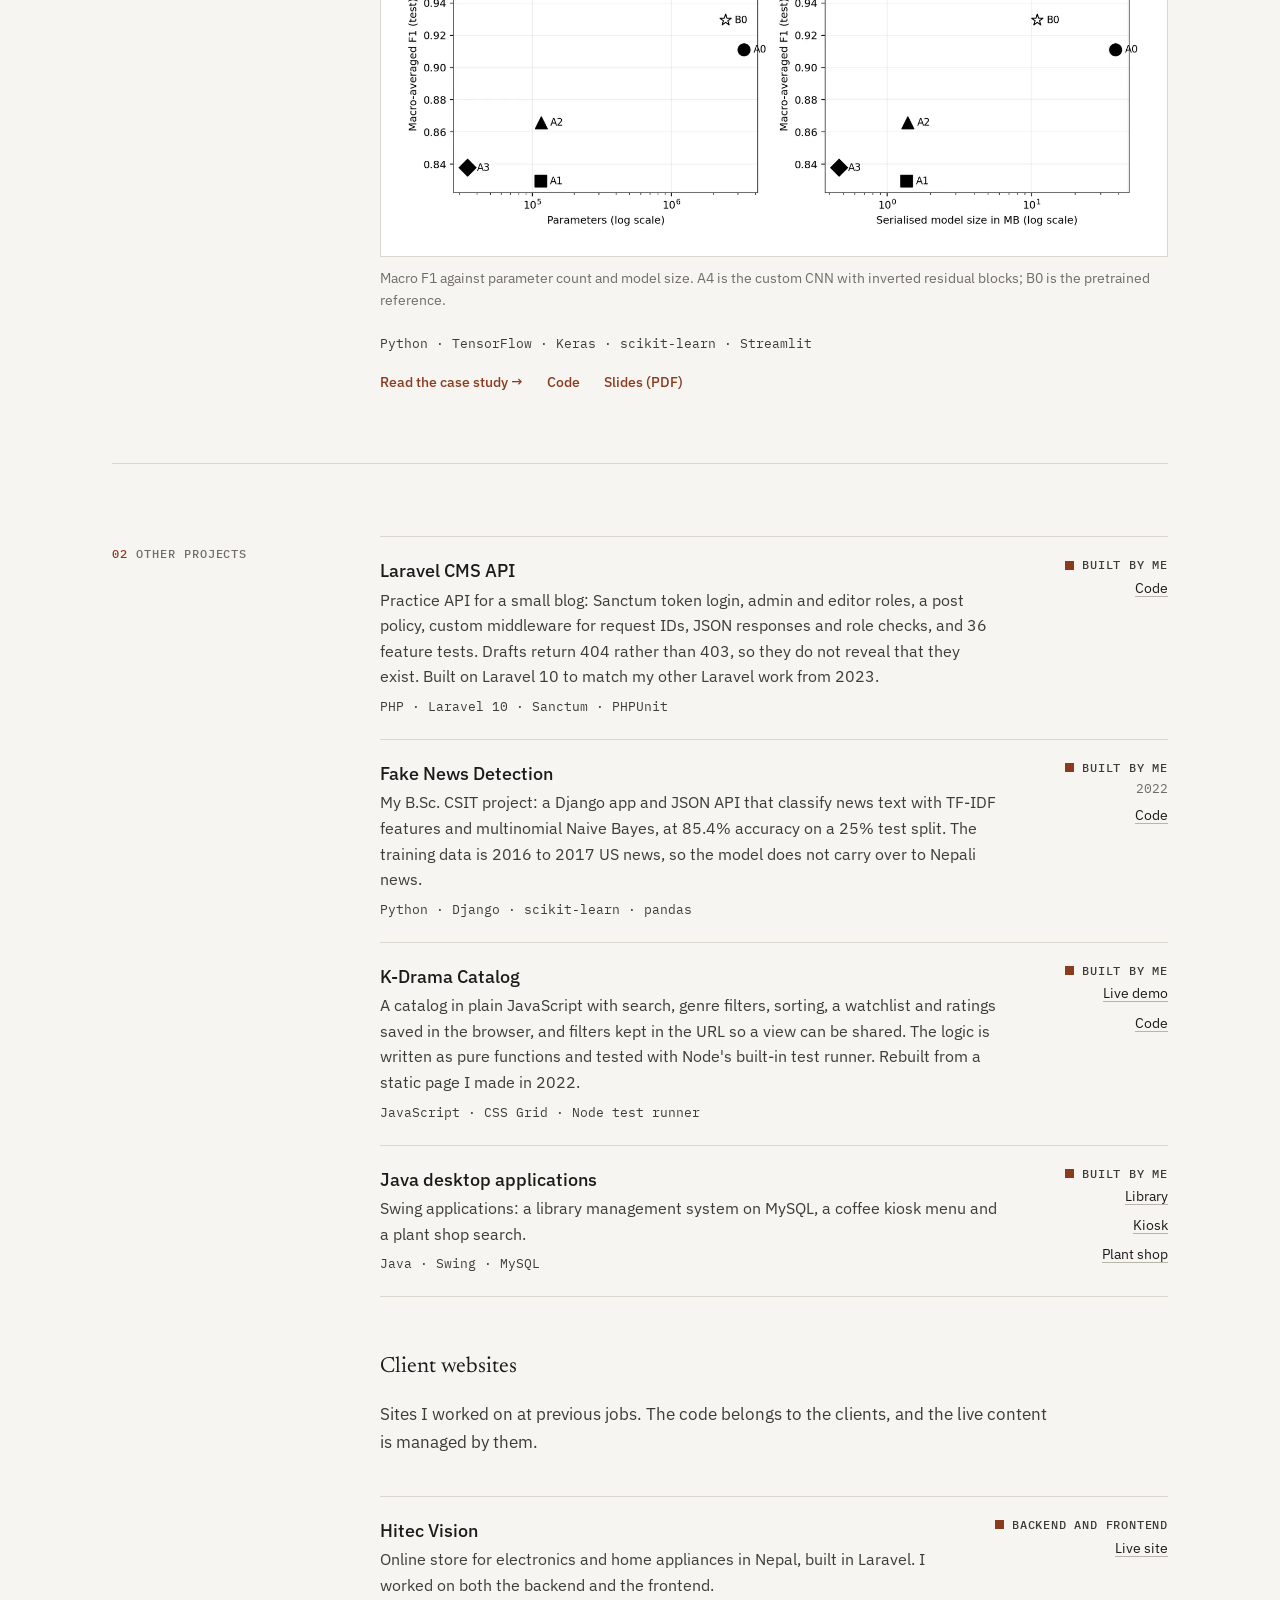
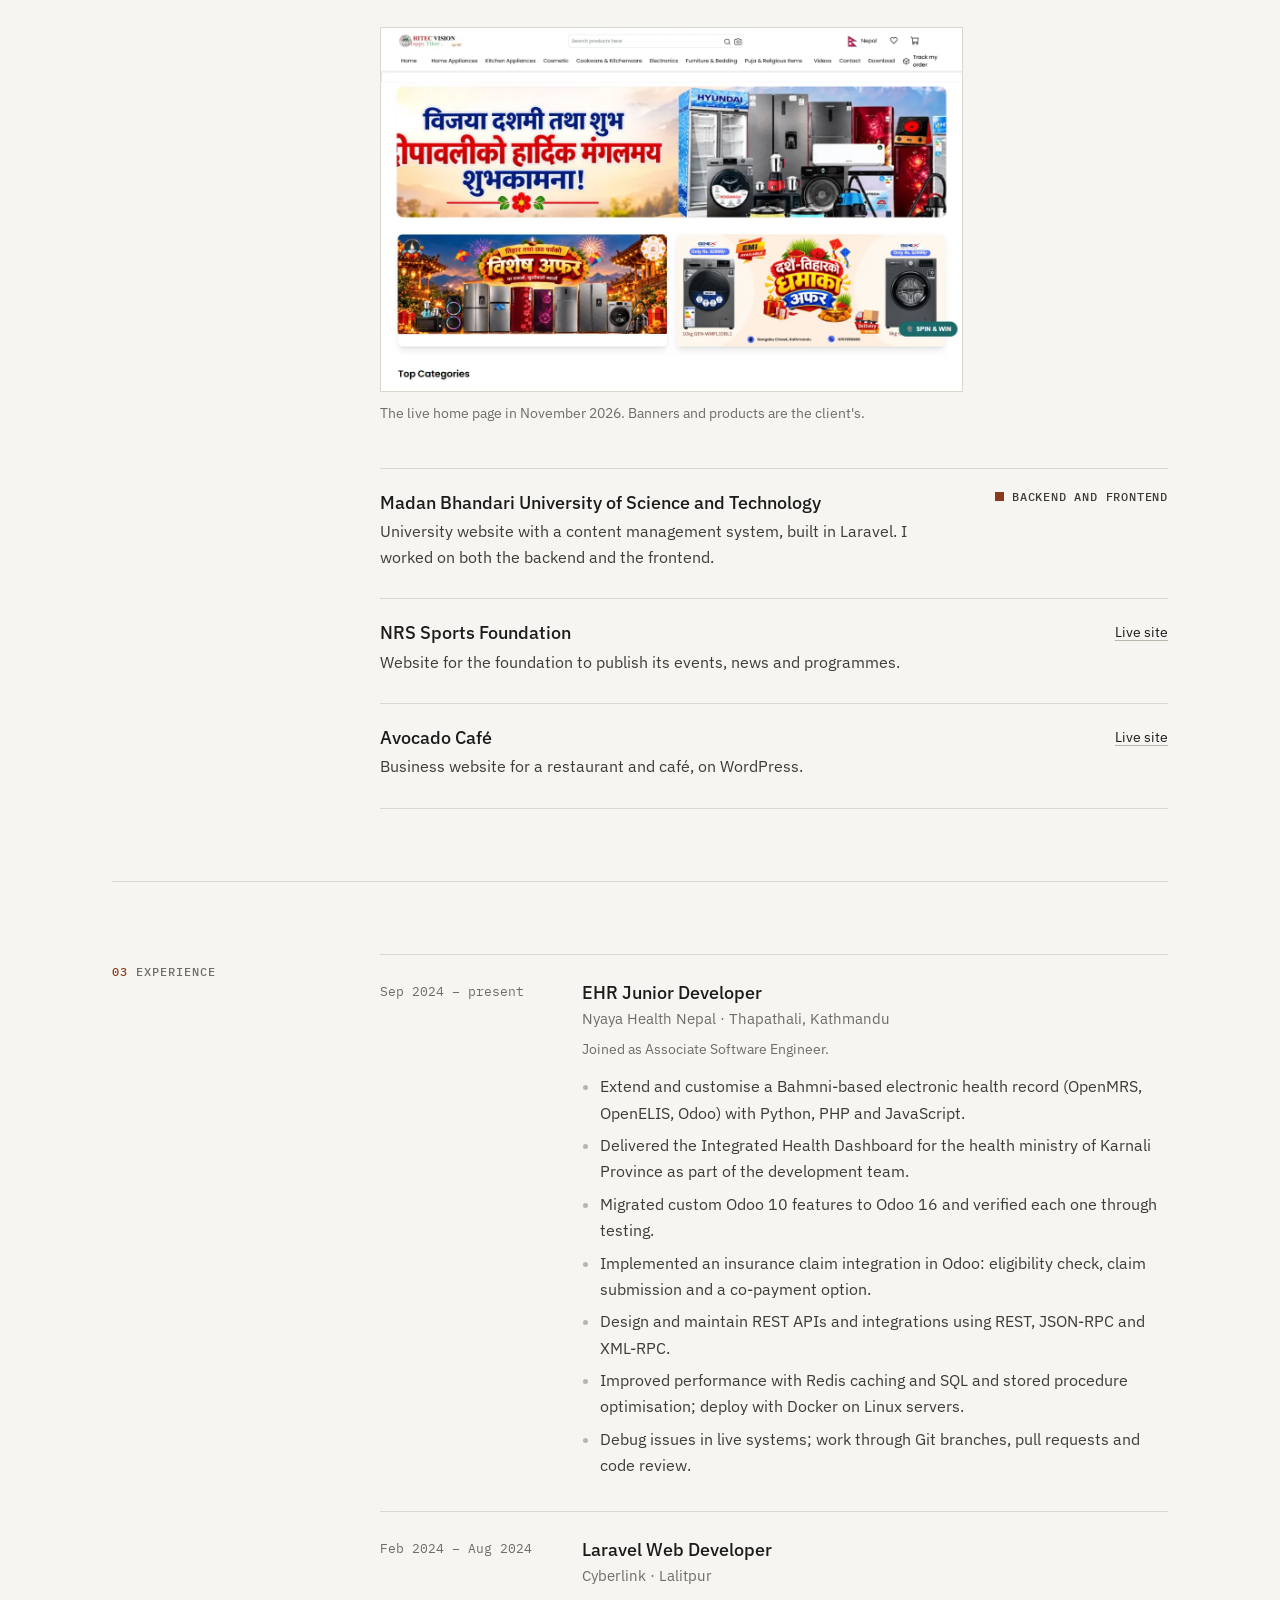
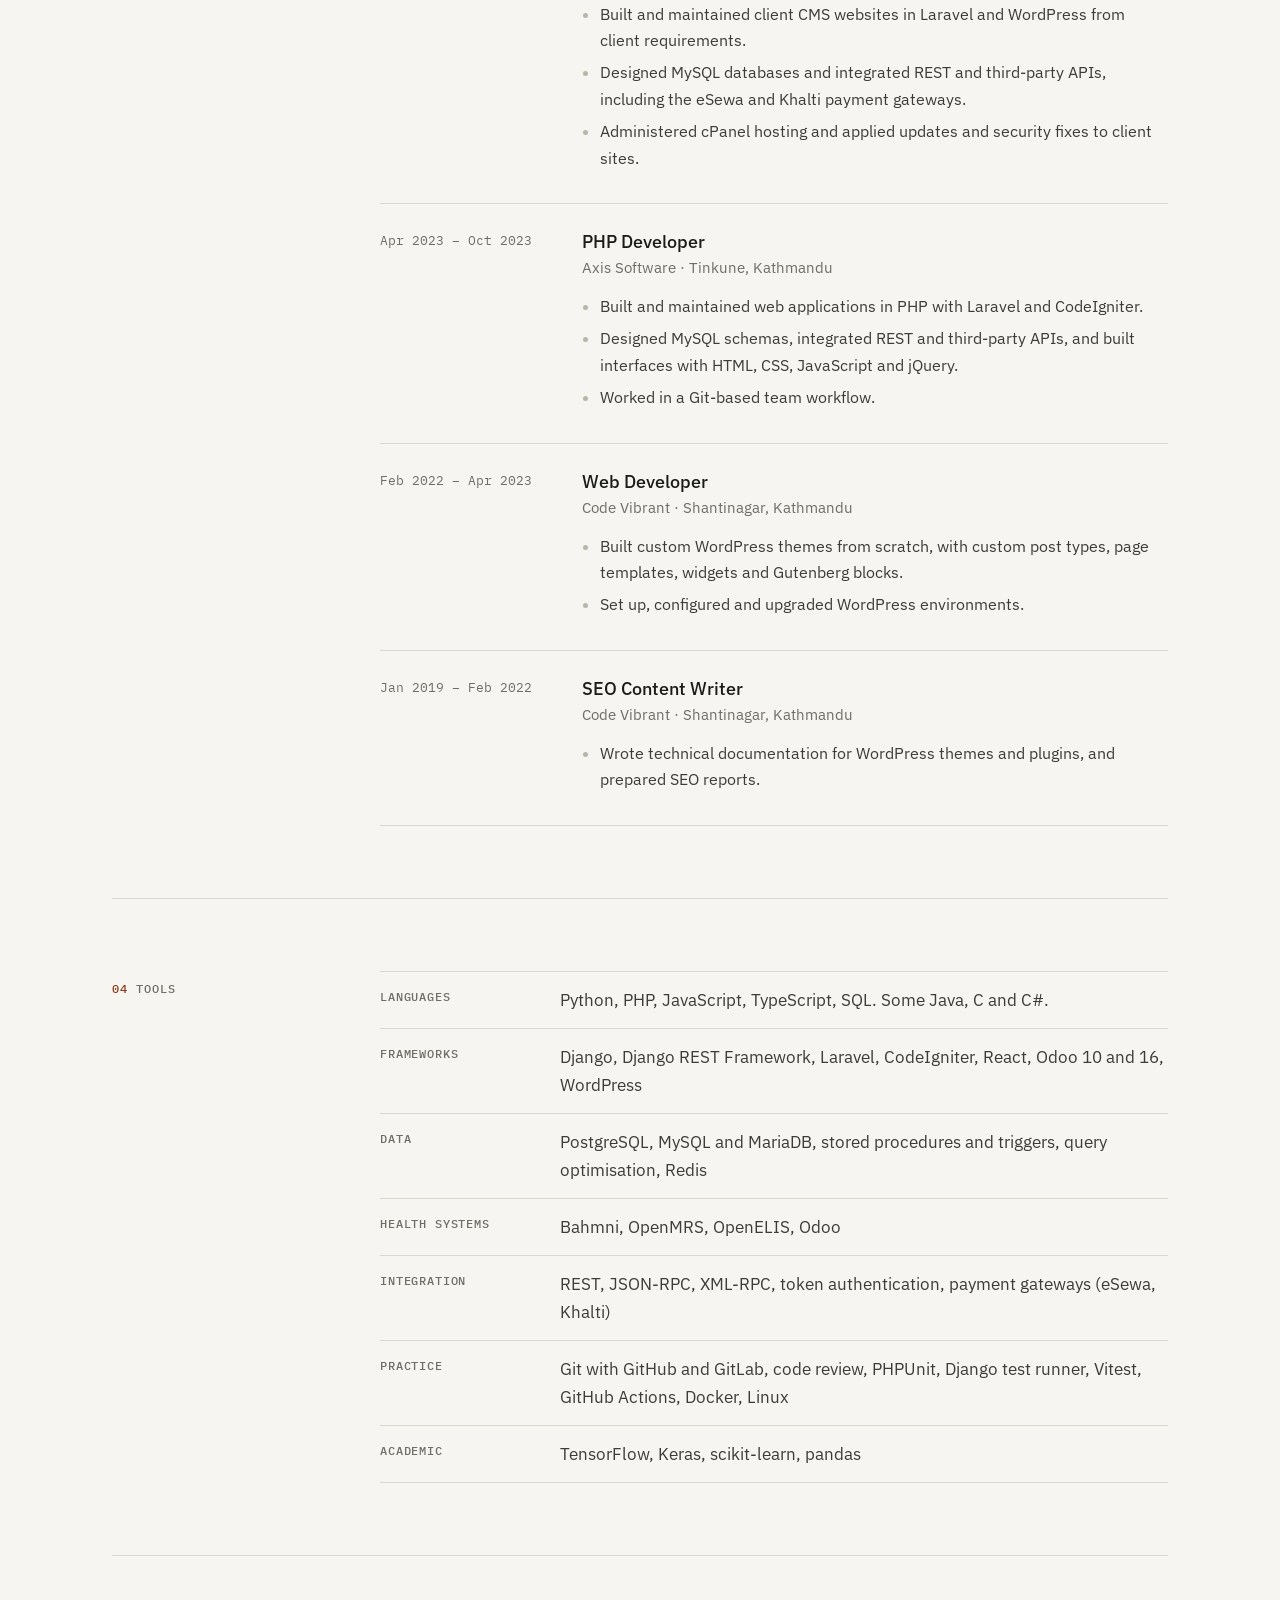
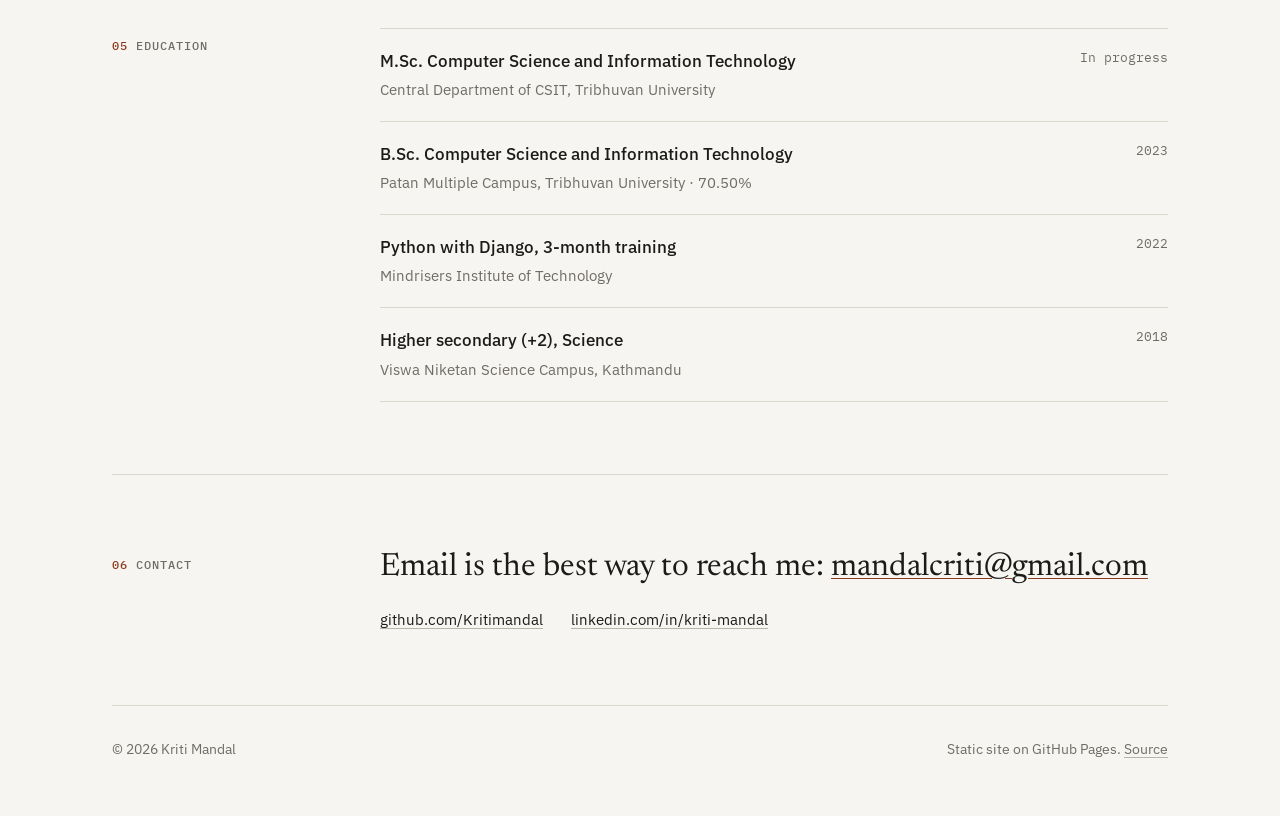
==== commit a65a333d: "Redesign portfolio with case studies for selected work" ====
--- a/index.html
+++ b/index.html
@@ -3,418 +3,302 @@
 <head>
 <meta charset="utf-8">
 <meta name="viewport" content="width=device-width, initial-scale=1">
-<title>Kriti Mandal | Software Developer</title>
-<meta name="description" content="Kriti Mandal is a software developer in Kathmandu, Nepal, working with Python (Django, Odoo) and PHP (Laravel) on healthcare and web systems.">
-<meta property="og:title" content="Kriti Mandal | Software Developer">
-<meta property="og:description" content="Python and PHP developer building healthcare (EHR) systems, REST APIs and web applications in Kathmandu, Nepal.">
+<title>Kriti Mandal, Software Engineer</title>
+<meta name="description" content="Kriti Mandal is a software engineer in Kathmandu working on health information systems at Nyaya Health Nepal: a Bahmni electronic health record and the Integrated Health Dashboard for Karnali Province.">
+<meta property="og:title" content="Kriti Mandal, Software Engineer">
+<meta property="og:description" content="Health information systems, APIs and database-backed applications in Python and PHP. Kathmandu, Nepal.">
 <meta property="og:type" content="website">
-<link rel="icon" href="data:image/svg+xml,%3Csvg xmlns='http://www.w3.org/2000/svg' viewBox='0 0 64 64'%3E%3Crect width='64' height='64' rx='14' fill='%230f766e'/%3E%3Ctext x='32' y='42' font-family='Arial,sans-serif' font-size='28' font-weight='700' fill='white' text-anchor='middle'%3EKM%3C/text%3E%3C/svg%3E">
+<meta property="og:url" content="https://kritimandal.github.io/">
+<link rel="canonical" href="https://kritimandal.github.io/">
+<link rel="icon" href="data:image/svg+xml,%3Csvg xmlns='http://www.w3.org/2000/svg' viewBox='0 0 64 64'%3E%3Crect width='64' height='64' fill='%231b1b19'/%3E%3Ctext x='32' y='44' font-family='Georgia,serif' font-size='34' fill='%23f6f5f1' text-anchor='middle'%3EK%3C/text%3E%3C/svg%3E">
 <link rel="preconnect" href="https://fonts.googleapis.com">
 <link rel="preconnect" href="https://fonts.gstatic.com" crossorigin>
-<link href="https://fonts.googleapis.com/css2?family=Inter:wght@400;500;600;700&family=JetBrains+Mono:wght@500&display=swap" rel="stylesheet">
-<style>
-:root {
-  --bg: #fbfaf8;
-  --surface: #ffffff;
-  --text: #1c1917;
-  --muted: #57534e;
-  --line: #e7e5e4;
-  --accent: #0f766e;
-  --accent-soft: #e6f4f2;
-  --shadow: 0 1px 2px rgba(28, 25, 23, .04), 0 4px 16px rgba(28, 25, 23, .05);
-}
-@media (prefers-color-scheme: dark) {
-  :root:not([data-theme="light"]) {
-    --bg: #12100f;
-    --surface: #1c1917;
-    --text: #f5f5f4;
-    --muted: #a8a29e;
-    --line: #2e2a27;
-    --accent: #5eead4;
-    --accent-soft: #123531;
-    --shadow: none;
-  }
-}
-:root[data-theme="dark"] {
-  --bg: #12100f;
-  --surface: #1c1917;
-  --text: #f5f5f4;
-  --muted: #a8a29e;
-  --line: #2e2a27;
-  --accent: #5eead4;
-  --accent-soft: #123531;
-  --shadow: none;
-}
-* { box-sizing: border-box; }
-html { scroll-behavior: smooth; scroll-padding-top: 72px; }
-body {
-  margin: 0;
-  background: var(--bg);
-  color: var(--text);
-  font: 16px/1.65 Inter, system-ui, -apple-system, "Segoe UI", Roboto, sans-serif;
-  -webkit-font-smoothing: antialiased;
-}
-a { color: var(--accent); text-decoration: none; }
-a:hover { text-decoration: underline; }
-.wrap { max-width: 880px; margin: 0 auto; padding: 0 20px; }
-
-header.nav {
-  position: sticky; top: 0; z-index: 10;
-  background: color-mix(in srgb, var(--bg) 88%, transparent);
-  backdrop-filter: blur(8px);
-  border-bottom: 1px solid var(--line);
-}
-.nav .wrap { display: flex; align-items: center; justify-content: space-between; height: 60px; gap: 12px; }
-.brand { font-weight: 700; color: var(--text); letter-spacing: -.01em; }
-.nav ul { display: flex; gap: 20px; list-style: none; margin: 0; padding: 0; font-size: 14px; }
-.nav ul a { color: var(--muted); }
-.nav ul a:hover { color: var(--text); text-decoration: none; }
-.theme-btn {
-  border: 1px solid var(--line); background: var(--surface); color: var(--text);
-  width: 34px; height: 34px; border-radius: 8px; cursor: pointer; font-size: 15px; flex: none;
-}
-
-.hero { padding: 72px 0 48px; }
-.eyebrow { font-family: "JetBrains Mono", ui-monospace, monospace; font-size: 13px; color: var(--accent); margin: 0 0 12px; }
-.hero h1 { font-size: clamp(34px, 6vw, 52px); line-height: 1.1; letter-spacing: -.03em; margin: 0 0 16px; }
-.hero p.lead { font-size: 18px; color: var(--muted); max-width: 640px; margin: 0 0 28px; }
-.actions { display: flex; flex-wrap: wrap; gap: 10px; }
-.btn {
-  display: inline-flex; align-items: center; gap: 8px;
-  padding: 10px 18px; border-radius: 10px; font-weight: 600; font-size: 15px;
-  border: 1px solid var(--line); background: var(--surface); color: var(--text);
-}
-.btn:hover { text-decoration: none; border-color: var(--accent); }
-.btn.primary { background: var(--accent); border-color: var(--accent); color: var(--bg); }
-.facts { display: flex; flex-wrap: wrap; gap: 8px 24px; margin-top: 32px; color: var(--muted); font-size: 14px; }
-.facts strong { color: var(--text); }
-
-section { padding: 48px 0; border-top: 1px solid var(--line); }
-section h2 { font-size: 13px; text-transform: uppercase; letter-spacing: .12em; color: var(--muted); margin: 0 0 24px; font-weight: 600; }
-
-.skills { display: grid; grid-template-columns: repeat(auto-fit, minmax(240px, 1fr)); gap: 14px; }
-.card {
-  background: var(--surface); border: 1px solid var(--line); border-radius: 14px;
-  padding: 20px; box-shadow: var(--shadow);
-}
-.card h3 { margin: 0 0 10px; font-size: 16px; }
-.tags { display: flex; flex-wrap: wrap; gap: 6px; padding: 0; margin: 0; list-style: none; }
-.tags li {
-  font-size: 13px; padding: 3px 10px; border-radius: 999px;
-  background: var(--accent-soft); color: var(--text);
-}
-
-.job { display: grid; grid-template-columns: 170px 1fr; gap: 8px 24px; padding: 20px 0; }
-.job + .job { border-top: 1px dashed var(--line); }
-.job .when { color: var(--muted); font-size: 14px; padding-top: 2px; }
-.job h3 { margin: 0; font-size: 17px; }
-.job .org { color: var(--muted); margin: 2px 0 10px; font-size: 15px; }
-.job ul { margin: 0; padding-left: 18px; }
-.job li { margin: 4px 0; }
-.role-change { font-size: 14px; color: var(--muted); margin: -4px 0 10px; }
-
-.projects { display: grid; grid-template-columns: repeat(auto-fit, minmax(260px, 1fr)); gap: 14px; }
-.project { display: flex; flex-direction: column; }
-.project p { color: var(--muted); margin: 0 0 14px; font-size: 15px; flex: 1; }
-.project .links { display: flex; gap: 14px; font-size: 14px; font-weight: 600; margin-top: 14px; }
-.project .badge {
-  align-self: flex-start; font-family: "JetBrains Mono", ui-monospace, monospace;
-  font-size: 11px; text-transform: uppercase; letter-spacing: .06em;
-  color: var(--accent); margin-bottom: 8px;
-}
-.subhead { font-size: 15px; font-weight: 600; margin: 32px 0 14px; }
-.more { color: var(--muted); font-size: 15px; margin: 20px 0 0; }
-
-.edu { display: grid; gap: 14px; }
-.edu .card { display: flex; justify-content: space-between; gap: 16px; flex-wrap: wrap; }
-.edu h3 { margin: 0 0 2px; }
-.edu p { margin: 0; color: var(--muted); font-size: 15px; }
-.edu .when { color: var(--muted); font-size: 14px; white-space: nowrap; }
-
-.contact p { color: var(--muted); max-width: 560px; margin: 0 0 20px; }
-footer { padding: 32px 0 48px; color: var(--muted); font-size: 13px; border-top: 1px solid var(--line); }
-
-@media (max-width: 640px) {
-  .nav ul { display: none; }
-  .hero { padding: 48px 0 32px; }
-  .job { grid-template-columns: 1fr; gap: 2px; }
-}
-@media print {
-  header.nav, .theme-btn, .actions { display: none; }
-  section { break-inside: avoid; }
-}
-</style>
+<link href="https://fonts.googleapis.com/css2?family=IBM+Plex+Mono:wght@400;500&family=IBM+Plex+Sans:ital,wght@0,400;0,500;0,600;1,400&family=Newsreader:opsz,wght@6..72,400;6..72,500&display=swap" rel="stylesheet">
+<link rel="stylesheet" href="assets/css/site.css">
+<script>try{var t=localStorage.getItem('theme');if(t==='light'||t==='dark')document.documentElement.setAttribute('data-theme',t)}catch(e){}</script>
 </head>
 <body>
-
-<header class="nav">
-  <div class="wrap">
-    <a class="brand" href="#top">Kriti Mandal</a>
-    <ul>
-      <li><a href="#skills">Skills</a></li>
-      <li><a href="#experience">Experience</a></li>
-      <li><a href="#projects">Projects</a></li>
-      <li><a href="#education">Education</a></li>
-      <li><a href="#contact">Contact</a></li>
-    </ul>
-    <button class="theme-btn" id="theme" type="button" aria-label="Switch light or dark theme">◐</button>
+<a class="skip" href="#main">Skip to content</a>
+
+<header class="site-head">
+  <div class="shell">
+    <a class="wordmark" href="./">Kriti Mandal</a>
+    <nav class="site-nav" aria-label="Sections">
+      <a href="#work">Work</a>
+      <a href="#experience">Experience</a>
+      <a class="optional" href="#education">Education</a>
+      <a href="#contact">Contact</a>
+    </nav>
+    <button class="theme-toggle" type="button" aria-label="Switch theme"><svg viewBox="0 0 16 16" aria-hidden="true"><circle cx="8" cy="8" r="6.5" fill="none" stroke="currentColor" stroke-width="1.3"/><path d="M8 1.5a6.5 6.5 0 0 1 0 13z" fill="currentColor"/></svg></button>
   </div>
 </header>
 
-<main id="top" class="wrap">
-
-  <div class="hero">
-    <p class="eyebrow">Software Developer · Kathmandu, Nepal</p>
-    <h1>I build healthcare systems, APIs and web apps with Python and PHP.</h1>
-    <p class="lead">
-      I am an EHR Junior Developer at Nyaya Health Nepal, where I work on a Bahmni-based
-      Electronic Health Record system, Odoo modules and data dashboards. Before that, I built
-      Laravel, CodeIgniter and WordPress applications for clients.
-    </p>
-    <div class="actions">
-      <a class="btn primary" href="mailto:mandalcriti@gmail.com">Email me</a>
-      <a class="btn" href="https://github.com/Kritimandal" target="_blank" rel="noopener">GitHub</a>
-      <a class="btn" href="https://www.linkedin.com/in/kriti-mandal" target="_blank" rel="noopener">LinkedIn</a>
-    </div>
-    <div class="facts">
-      <span><strong>4+ years</strong> in software development</span>
-      <span><strong>B.Sc. CSIT</strong>, Tribhuvan University</span>
-      <span><strong>M.Sc. CSIT</strong> in progress</span>
-    </div>
+<main id="main">
+  <div class="shell">
+
+    <section class="intro" aria-labelledby="name">
+      <p class="label">Software engineer · Kathmandu, Nepal</p>
+      <h1 id="name">Kriti Mandal</h1>
+      <div class="intro-body">
+        <div>
+          <p class="lede">I work on health information systems at Nyaya Health Nepal: a Bahmni electronic health record built on OpenMRS, OpenELIS and Odoo, and the Integrated Health Dashboard for the health ministry of Karnali Province.</p>
+          <p>Before that I built Laravel, CodeIgniter and WordPress applications for clients at three companies in the Kathmandu valley. Most of my work is in Python and PHP, on PostgreSQL and MySQL, with JavaScript and TypeScript on the front end.</p>
+        </div>
+        <dl class="facts">
+          <div><dt>Current role</dt><dd>EHR Junior Developer, Nyaya Health Nepal, since Sep 2024</dd></div>
+          <div><dt>Education</dt><dd>B.Sc. CSIT; M.Sc. CSIT in progress. Tribhuvan University</dd></div>
+          <div><dt>Contact</dt><dd><a href="mailto:mandalcriti@gmail.com">mandalcriti@gmail.com</a><br><a href="https://github.com/Kritimandal">GitHub</a> · <a href="https://www.linkedin.com/in/kriti-mandal">LinkedIn</a></dd></div>
+        </dl>
+      </div>
+    </section>
+
+    <section class="section" id="work" aria-labelledby="work-title">
+      <div class="section-head"><h2 class="label" id="work-title"><span class="num">01</span>Selected work</h2></div>
+      <div class="section-body">
+        <p class="section-note">Each piece of work is marked with my part in it. Personal and academic projects are my own code and are public on GitHub. Work done for employers is described in words, without code or screenshots.</p>
+        <ul class="legend" aria-label="Legend">
+          <li><span class="part own">Built by me</span></li>
+          <li><span class="part team">Built with a team</span></li>
+          <li><span class="part platform">System I work on</span></li>
+        </ul>
+
+        <article class="entry">
+          <div class="entry-meta"><span class="when">Sep 2024 – present · Nyaya Health Nepal</span></div>
+          <h3><a href="work/nyaya-health-systems.html">Health information systems at Nyaya Health Nepal</a></h3>
+          <p>A Bahmni-based electronic health record that I extend, upgrade and connect to other systems, and a provincial health dashboard delivered with the development team.</p>
+          <ul class="points marked">
+            <li><span class="part platform">System I work on</span><br>Bahmni EHR: customising OpenMRS, OpenELIS and Odoo with Python, PHP and JavaScript, and maintaining the REST, JSON-RPC and XML-RPC integrations between systems.</li>
+            <li><span class="part own">Built by me</span><br>Moved custom Odoo 10 features to Odoo 16 and tested each one after the move.</li>
+            <li><span class="part own">Built by me</span><br>Insurance claim integration in Odoo: eligibility check, claim submission and a co-payment option.</li>
+            <li><span class="part team">Built with a team</span><br>Integrated Health Dashboard for the health ministry of Karnali Province: a Django application that puts hospital data into one view.</li>
+          </ul>
+          <p class="stack">Python · Django · Odoo 10 and 16 · OpenMRS · OpenELIS · PHP · JavaScript · Redis · Docker · Linux</p>
+          <a class="more-link" href="work/nyaya-health-systems.html">Read the case study →</a>
+        </article>
+
+        <article class="entry">
+          <div class="entry-meta"><span class="part own">Built by me</span><span class="when">Personal project</span></div>
+          <h3><a href="work/expense-analysis.html">Expense Analysis: Django REST API and React dashboard</a></h3>
+          <p>An API that imports expense records from CSV, rejects a bad file as a whole with line-numbered errors, and serves reports computed in the database. A React and TypeScript dashboard sits on top of it. 51 automated tests run on every push.</p>
+          <figure class="shot">
+            <img src="assets/img/expense-dashboard-top.webp" width="1280" height="620" loading="lazy" alt="Expense dashboard with summary figures and charts of spending by category and by month.">
+            <figcaption>The dashboard running against the sample data set of 300 records.</figcaption>
+          </figure>
+          <p class="stack">Python · Django 5.1 · Django REST Framework · React 18 · TypeScript · Vite · Recharts · Vitest · GitHub Actions</p>
+          <div class="links"><a class="more-link" href="work/expense-analysis.html">Read the case study →</a><a class="more-link" href="https://github.com/Kritimandal/task-expense-analysis">Code</a></div>
+        </article>
+
+        <article class="entry">
+          <div class="entry-meta"><span class="part own">Built by me</span><span class="when">Personal project</span></div>
+          <h3><a href="work/php-student-api.html">PHP Student API</a></h3>
+          <p>A student records API in plain PHP, rebuilt from a set of separate scripts. Search, reports and the change history live in MySQL as stored procedures and triggers, and every query goes through prepared statements. 33 tests run against MySQL 8 on every push.</p>
+          <p class="stack">PHP 8.1 · PDO · MySQL 8 and MariaDB · stored procedures · triggers · PHPUnit · GitHub Actions</p>
+          <div class="links"><a class="more-link" href="work/php-student-api.html">Read the case study →</a><a class="more-link" href="https://github.com/Kritimandal/php-student-api">Code</a></div>
+        </article>
+
+        <article class="entry">
+          <div class="entry-meta"><span class="part own">Built by me</span><span class="when">M.Sc. CSIT seminar, Tribhuvan University</span></div>
+          <h3><a href="work/plant-disease-cnn.html">Which MobileNetV2 ideas help a small CNN?</a></h3>
+          <p>An ablation study on 38 classes of plant leaf disease: a small CNN changed one idea at a time and measured for accuracy and cost. While preparing the data I found that 62.7% of the public dataset's validation images are copies of training images, so I rebuilt the splits by source photograph. The best custom model reached 0.974 macro F1 on 9,166 held-out images with 8.4 times fewer parameters than the pretrained MobileNetV2 reference.</p>
+          <figure class="shot plate">
+            <img src="assets/img/cnn-accuracy-vs-size.webp" width="1400" height="588" loading="lazy" alt="Two scatter plots of macro F1 against parameters and against model size for arms A0 to A4 and the MobileNetV2 reference B0. A4 is highest with a small size.">
+            <figcaption>Macro F1 against parameter count and model size. A4 is the custom CNN with inverted residual blocks; B0 is the pretrained reference.</figcaption>
+          </figure>
+          <p class="stack">Python · TensorFlow · Keras · scikit-learn · Streamlit</p>
+          <div class="links"><a class="more-link" href="work/plant-disease-cnn.html">Read the case study →</a><a class="more-link" href="https://github.com/Kritimandal/plant-disease-cnn-ablation">Code</a><a class="more-link" href="https://github.com/Kritimandal/plant-disease-cnn-ablation/blob/main/docs/Seminar_Presentation.pdf">Slides (PDF)</a></div>
+        </article>
+      </div>
+    </section>
+
+    <section class="section" aria-labelledby="other-title">
+      <div class="section-head"><h2 class="label" id="other-title"><span class="num">02</span>Other projects</h2></div>
+      <div class="section-body">
+        <ul class="list">
+          <li>
+            <div>
+              <h3>Laravel CMS API</h3>
+              <p>Practice API for a small blog: Sanctum token login, admin and editor roles, a post policy, custom middleware for request IDs, JSON responses and role checks, and 36 feature tests. Drafts return 404 rather than 403, so they do not reveal that they exist. Built on Laravel 10 to match my other Laravel work from 2023.</p>
+              <p class="stack">PHP · Laravel 10 · Sanctum · PHPUnit</p>
+            </div>
+            <div class="side"><span class="part own">Built by me</span><a href="https://github.com/Kritimandal/laravel-cms">Code</a></div>
+          </li>
+          <li>
+            <div>
+              <h3>Fake News Detection</h3>
+              <p>My B.Sc. CSIT project: a Django app and JSON API that classify news text with TF-IDF features and multinomial Naive Bayes, at 85.4% accuracy on a 25% test split. The training data is 2016 to 2017 US news, so the model does not carry over to Nepali news.</p>
+              <p class="stack">Python · Django · scikit-learn · pandas</p>
+            </div>
+            <div class="side"><span class="part own">Built by me</span><span class="when">2022</span><a href="https://github.com/Kritimandal/FND">Code</a></div>
+          </li>
+          <li>
+            <div>
+              <h3>K-Drama Catalog</h3>
+              <p>A catalog in plain JavaScript with search, genre filters, sorting, a watchlist and ratings saved in the browser, and filters kept in the URL so a view can be shared. The logic is written as pure functions and tested with Node's built-in test runner. Rebuilt from a static page I made in 2022.</p>
+              <p class="stack">JavaScript · CSS Grid · Node test runner</p>
+            </div>
+            <div class="side"><span class="part own">Built by me</span><a href="https://kritimandal.github.io/movie-website-CSS-design/">Live demo</a><a href="https://github.com/Kritimandal/movie-website-CSS-design">Code</a></div>
+          </li>
+          <li>
+            <div>
+              <h3>Java desktop applications</h3>
+              <p>Swing applications: a library management system on MySQL, a coffee kiosk menu and a plant shop search.</p>
+              <p class="stack">Java · Swing · MySQL</p>
+            </div>
+            <div class="side"><span class="part own">Built by me</span><a href="https://github.com/Kritimandal/libraryManagementSystem">Library</a><a href="https://github.com/Kritimandal/java-menu-app">Kiosk</a><a href="https://github.com/Kritimandal/citrus-tree-search">Plant shop</a></div>
+          </li>
+        </ul>
+
+        <h3 class="subhead">Client websites</h3>
+        <p class="section-note">Sites I worked on at previous jobs. The code belongs to the clients, and the live content is managed by them.</p>
+        <ul class="list">
+          <li>
+            <div>
+              <h3>Hitec Vision</h3>
+              <p>Online store for electronics and home appliances in Nepal, built in Laravel. I worked on both the backend and the frontend.</p>
+              <figure class="shot">
+                <img src="assets/img/hitec-vision.webp" width="1280" height="800" loading="lazy" alt="Hitec Vision home page with a search bar, product category menu and seasonal promotion banners.">
+                <figcaption>The live home page in November 2026. Banners and products are the client's.</figcaption>
+              </figure>
+            </div>
+            <div class="side"><span class="part own">Backend and frontend</span><a href="https://hitecvision.com.np">Live site</a></div>
+          </li>
+          <li>
+            <div>
+              <h3>Madan Bhandari University of Science and Technology</h3>
+              <p>University website with a content management system, built in Laravel. I worked on both the backend and the frontend.</p>
+            </div>
+            <div class="side"><span class="part own">Backend and frontend</span></div>
+          </li>
+          <li>
+            <div>
+              <h3>NRS Sports Foundation</h3>
+              <p>Website for the foundation to publish its events, news and programmes.</p>
+            </div>
+            <div class="side"><a href="https://nrssportsfoundation.org.np">Live site</a></div>
+          </li>
+          <li>
+            <div>
+              <h3>Avocado Café</h3>
+              <p>Business website for a restaurant and café, on WordPress.</p>
+            </div>
+            <div class="side"><a href="https://avocadocafenepal.com.np">Live site</a></div>
+          </li>
+        </ul>
+      </div>
+    </section>
+
+    <section class="section" id="experience" aria-labelledby="experience-title">
+      <div class="section-head"><h2 class="label" id="experience-title"><span class="num">03</span>Experience</h2></div>
+      <div class="section-body">
+        <div class="job">
+          <div class="when">Sep 2024 – present</div>
+          <div>
+            <h3>EHR Junior Developer</h3>
+            <p class="org">Nyaya Health Nepal · Thapathali, Kathmandu</p>
+            <p class="note">Joined as Associate Software Engineer.</p>
+            <ul>
+              <li>Extend and customise a Bahmni-based electronic health record (OpenMRS, OpenELIS, Odoo) with Python, PHP and JavaScript.</li>
+              <li>Delivered the Integrated Health Dashboard for the health ministry of Karnali Province as part of the development team.</li>
+              <li>Migrated custom Odoo 10 features to Odoo 16 and verified each one through testing.</li>
+              <li>Implemented an insurance claim integration in Odoo: eligibility check, claim submission and a co-payment option.</li>
+              <li>Design and maintain REST APIs and integrations using REST, JSON-RPC and XML-RPC.</li>
+              <li>Improved performance with Redis caching and SQL and stored procedure optimisation; deploy with Docker on Linux servers.</li>
+              <li>Debug issues in live systems; work through Git branches, pull requests and code review.</li>
+            </ul>
+          </div>
+        </div>
+        <div class="job">
+          <div class="when">Feb 2024 – Aug 2024</div>
+          <div>
+            <h3>Laravel Web Developer</h3>
+            <p class="org">Cyberlink · Lalitpur</p>
+            <ul>
+              <li>Built and maintained client CMS websites in Laravel and WordPress from client requirements.</li>
+              <li>Designed MySQL databases and integrated REST and third-party APIs, including the eSewa and Khalti payment gateways.</li>
+              <li>Administered cPanel hosting and applied updates and security fixes to client sites.</li>
+            </ul>
+          </div>
+        </div>
+        <div class="job">
+          <div class="when">Apr 2023 – Oct 2023</div>
+          <div>
+            <h3>PHP Developer</h3>
+            <p class="org">Axis Software · Tinkune, Kathmandu</p>
+            <ul>
+              <li>Built and maintained web applications in PHP with Laravel and CodeIgniter.</li>
+              <li>Designed MySQL schemas, integrated REST and third-party APIs, and built interfaces with HTML, CSS, JavaScript and jQuery.</li>
+              <li>Worked in a Git-based team workflow.</li>
+            </ul>
+          </div>
+        </div>
+        <div class="job">
+          <div class="when">Feb 2022 – Apr 2023</div>
+          <div>
+            <h3>Web Developer</h3>
+            <p class="org">Code Vibrant · Shantinagar, Kathmandu</p>
+            <ul>
+              <li>Built custom WordPress themes from scratch, with custom post types, page templates, widgets and Gutenberg blocks.</li>
+              <li>Set up, configured and upgraded WordPress environments.</li>
+            </ul>
+          </div>
+        </div>
+        <div class="job">
+          <div class="when">Jan 2019 – Feb 2022</div>
+          <div>
+            <h3>SEO Content Writer</h3>
+            <p class="org">Code Vibrant · Shantinagar, Kathmandu</p>
+            <ul>
+              <li>Wrote technical documentation for WordPress themes and plugins, and prepared SEO reports.</li>
+            </ul>
+          </div>
+        </div>
+      </div>
+    </section>
+
+    <section class="section" id="tools" aria-labelledby="tools-title">
+      <div class="section-head"><h2 class="label" id="tools-title"><span class="num">04</span>Tools</h2></div>
+      <div class="section-body">
+        <dl class="skills">
+          <dt>Languages</dt><dd>Python, PHP, JavaScript, TypeScript, SQL. Some Java, C and C#.</dd>
+          <dt>Frameworks</dt><dd>Django, Django REST Framework, Laravel, CodeIgniter, React, Odoo 10 and 16, WordPress</dd>
+          <dt>Data</dt><dd>PostgreSQL, MySQL and MariaDB, stored procedures and triggers, query optimisation, Redis</dd>
+          <dt>Health systems</dt><dd>Bahmni, OpenMRS, OpenELIS, Odoo</dd>
+          <dt>Integration</dt><dd>REST, JSON-RPC, XML-RPC, token authentication, payment gateways (eSewa, Khalti)</dd>
+          <dt>Practice</dt><dd>Git with GitHub and GitLab, code review, PHPUnit, Django test runner, Vitest, GitHub Actions, Docker, Linux</dd>
+          <dt>Academic</dt><dd>TensorFlow, Keras, scikit-learn, pandas</dd>
+        </dl>
+      </div>
+    </section>
+
+    <section class="section" id="education" aria-labelledby="education-title">
+      <div class="section-head"><h2 class="label" id="education-title"><span class="num">05</span>Education</h2></div>
+      <div class="section-body">
+        <ul class="edu">
+          <li><div><strong>M.Sc. Computer Science and Information Technology</strong><span>Central Department of CSIT, Tribhuvan University</span></div><div class="when">In progress</div></li>
+          <li><div><strong>B.Sc. Computer Science and Information Technology</strong><span>Patan Multiple Campus, Tribhuvan University · 70.50%</span></div><div class="when">2023</div></li>
+          <li><div><strong>Python with Django, 3-month training</strong><span>Mindrisers Institute of Technology</span></div><div class="when">2022</div></li>
+          <li><div><strong>Higher secondary (+2), Science</strong><span>Viswa Niketan Science Campus, Kathmandu</span></div><div class="when">2018</div></li>
+        </ul>
+      </div>
+    </section>
+
+    <section class="section" id="contact" aria-labelledby="contact-title">
+      <div class="section-head"><h2 class="label" id="contact-title"><span class="num">06</span>Contact</h2></div>
+      <div class="section-body">
+        <p class="contact-line">Email is the best way to reach me: <a href="mailto:mandalcriti@gmail.com">mandalcriti@gmail.com</a></p>
+        <div class="contact-links">
+          <a href="https://github.com/Kritimandal">github.com/Kritimandal</a>
+          <a href="https://www.linkedin.com/in/kriti-mandal">linkedin.com/in/kriti-mandal</a>
+        </div>
+      </div>
+    </section>
+
   </div>
-
-  <section id="skills">
-    <h2>Skills</h2>
-    <div class="skills">
-      <div class="card">
-        <h3>Python</h3>
-        <ul class="tags"><li>Django</li><li>Django REST Framework</li><li>Odoo 10 / 16</li><li>pandas</li><li>scikit-learn</li><li>TensorFlow / Keras</li></ul>
-      </div>
-      <div class="card">
-        <h3>PHP</h3>
-        <ul class="tags"><li>Laravel</li><li>CodeIgniter</li><li>WordPress</li><li>WooCommerce</li></ul>
-      </div>
-      <div class="card">
-        <h3>APIs &amp; Integration</h3>
-        <ul class="tags"><li>REST APIs</li><li>JSON-RPC</li><li>XML-RPC</li><li>Third-party APIs</li></ul>
-      </div>
-      <div class="card">
-        <h3>Databases</h3>
-        <ul class="tags"><li>MySQL / MariaDB</li><li>PostgreSQL</li><li>Query optimization</li><li>Stored procedures</li><li>Triggers</li></ul>
-      </div>
-      <div class="card">
-        <h3>Frontend</h3>
-        <ul class="tags"><li>JavaScript</li><li>TypeScript</li><li>React</li><li>HTML</li><li>CSS</li><li>jQuery</li></ul>
-      </div>
-      <div class="card">
-        <h3>Tools &amp; Practices</h3>
-        <ul class="tags"><li>Git</li><li>GitHub / GitLab</li><li>Code review</li><li>PHPUnit</li><li>Vitest</li><li>GitHub Actions</li><li>Docker</li><li>Linux</li></ul>
-      </div>
-      <div class="card">
-        <h3>Healthcare Systems</h3>
-        <ul class="tags"><li>Bahmni</li><li>OpenMRS</li><li>OpenELIS</li><li>Odoo</li></ul>
-      </div>
-    </div>
-  </section>
-
-  <section id="experience">
-    <h2>Experience</h2>
-
-    <div class="job">
-      <div class="when">Sep 2024 – Present</div>
-      <div>
-        <h3>EHR Junior Developer</h3>
-        <p class="org">Nyaya Health Nepal · Thapathali, Kathmandu</p>
-        <p class="role-change">Joined as Associate Software Engineer</p>
-        <ul>
-          <li>Develop and customize a Bahmni-based EHR system (OpenMRS, OpenELIS, Odoo) using Python, PHP and JavaScript.</li>
-          <li>Upgraded custom Odoo 10 modules and features to Odoo 16.</li>
-          <li>Built the Integrated Health Dashboard for the health ministry of Karnali Province with the team, using Python and Django.</li>
-          <li>Build REST APIs and integrations between systems using REST, JSON-RPC and XML-RPC.</li>
-          <li>Test, debug and support the features I build; work with Git branches, pull requests and code reviews.</li>
-        </ul>
-      </div>
-    </div>
-
-    <div class="job">
-      <div class="when">Feb 2024 – Aug 2024</div>
-      <div>
-        <h3>Laravel Web Developer</h3>
-        <p class="org">Cyberlink · Thado Dhunga, Lalitpur</p>
-        <ul>
-          <li>Developed and maintained CMS websites with Laravel and WordPress.</li>
-          <li>Designed MySQL databases and integrated REST and third-party APIs.</li>
-          <li>Gathered requirements from clients and managed cPanel hosting, updates and security.</li>
-        </ul>
-      </div>
-    </div>
-
-    <div class="job">
-      <div class="when">Apr 2023 – Oct 2023</div>
-      <div>
-        <h3>PHP Developer</h3>
-        <p class="org">Axis Software · Tinkune, Kathmandu</p>
-        <ul>
-          <li>Built and maintained web applications with PHP, Laravel and CodeIgniter using OOP and MVC.</li>
-          <li>Designed MySQL databases and worked with REST and third-party APIs.</li>
-          <li>Used Git-based workflows for team development.</li>
-        </ul>
-      </div>
-    </div>
-
-    <div class="job">
-      <div class="when">Feb 2022 – Apr 2023</div>
-      <div>
-        <h3>Web Developer</h3>
-        <p class="org">Code Vibrant · Shantinagar, Kathmandu</p>
-        <ul>
-          <li>Built custom WordPress themes from scratch, with custom post types, page templates and Gutenberg blocks.</li>
-          <li>Installed, configured and upgraded WordPress environments.</li>
-        </ul>
-      </div>
-    </div>
-  </section>
-
-  <section id="projects">
-    <h2>Projects</h2>
-    <div class="projects">
-      <article class="card project">
-        <span class="badge">Full stack · Django REST + React</span>
-        <h3>Expense Analysis</h3>
-        <p>REST API that imports expense data from CSV with row-level validation and returns reports using database aggregation, plus a React + TypeScript dashboard with charts, filters, pagination and add/edit forms that show API validation errors. 51 automated tests run on GitHub Actions.</p>
-        <ul class="tags"><li>Django</li><li>DRF</li><li>React</li><li>TypeScript</li><li>Vitest</li></ul>
-        <div class="links"><a href="https://github.com/Kritimandal/task-expense-analysis" target="_blank" rel="noopener">Code →</a></div>
-      </article>
-      <article class="card project">
-        <span class="badge">PHP · MySQL</span>
-        <h3>PHP Student API</h3>
-        <p>REST API in plain PHP with PDO prepared statements, MySQL stored procedures for search and reports, audit triggers that record every change, transactional bulk insert and 33 tests run against MySQL 8.</p>
-        <ul class="tags"><li>PHP 8</li><li>PDO</li><li>Stored procedures</li><li>Triggers</li><li>PHPUnit</li></ul>
-        <div class="links"><a href="https://github.com/Kritimandal/php-student-api" target="_blank" rel="noopener">Code →</a></div>
-      </article>
-      <article class="card project">
-        <span class="badge">PHP · Laravel REST API</span>
-        <h3>Laravel CMS API</h3>
-        <p>Practice REST API for a blog/CMS with Sanctum token login, admin and editor roles, a post policy, custom middleware (JSON responses, request IDs, role checks), rate-limited login and 36 feature tests.</p>
-        <ul class="tags"><li>Laravel 10</li><li>Sanctum</li><li>PHPUnit</li><li>GitHub Actions</li></ul>
-        <div class="links"><a href="https://github.com/Kritimandal/laravel-cms" target="_blank" rel="noopener">Code →</a></div>
-      </article>
-      <article class="card project">
-        <span class="badge">Python · Deep Learning</span>
-        <h3>Plant Disease CNN Ablation</h3>
-        <p>M.Sc. seminar study with TensorFlow: a custom CNN improved one MobileNetV2 idea at a time across 38 plant disease classes. Found 62.7% train/validation leakage in the public dataset and built leakage-free splits. Best model reached 0.974 macro F1 with 8.4× fewer parameters than MobileNetV2.</p>
-        <ul class="tags"><li>TensorFlow</li><li>Keras</li><li>scikit-learn</li><li>Streamlit</li></ul>
-        <div class="links"><a href="https://github.com/Kritimandal/plant-disease-cnn-ablation" target="_blank" rel="noopener">Code →</a><a href="https://github.com/Kritimandal/plant-disease-cnn-ablation/blob/main/docs/Seminar_Presentation.pdf" target="_blank" rel="noopener">Slides →</a></div>
-      </article>
-      <article class="card project">
-        <span class="badge">Python · Machine Learning</span>
-        <h3>Fake News Detection</h3>
-        <p>Django web app and JSON API that classifies news as real or fake using a TF-IDF and Naive Bayes model (85% accuracy on the test split). B.Sc. CSIT college project.</p>
-        <ul class="tags"><li>Django</li><li>scikit-learn</li><li>pandas</li><li>Jupyter</li></ul>
-        <div class="links"><a href="https://github.com/Kritimandal/FND" target="_blank" rel="noopener">Code →</a></div>
-      </article>
-      <article class="card project">
-        <span class="badge">JavaScript · Frontend</span>
-        <h3>K-Drama Catalog</h3>
-        <p>Interactive catalog in plain JavaScript with live search, genre filters, sorting, a watchlist and ratings saved in the browser, shareable URLs, light/dark themes and unit tests.</p>
-        <ul class="tags"><li>JavaScript</li><li>CSS Grid</li><li>Node test runner</li></ul>
-        <div class="links"><a href="https://kritimandal.github.io/movie-website-CSS-design/" target="_blank" rel="noopener">Live demo →</a><a href="https://github.com/Kritimandal/movie-website-CSS-design" target="_blank" rel="noopener">Code →</a></div>
-      </article>
-      <article class="card project">
-        <span class="badge">Python · Django · Healthcare</span>
-        <h3>Integrated Health Dashboard, Karnali Province</h3>
-        <p>Built with the team at Nyaya Health Nepal for the health ministry of Karnali Province: a Django web app that brings hospital data into one dashboard, including patient registrations, bed occupancy, gender and payment mix, visits, top diagnoses and ward-wise data.</p>
-        <ul class="tags"><li>Django</li><li>Python</li><li>Highcharts</li><li>EHR data</li></ul>
-      </article>
-    </div>
-    <p class="more">Also on GitHub: Java desktop apps with Swing: <a href="https://github.com/Kritimandal/libraryManagementSystem" target="_blank" rel="noopener">library management with MySQL</a>, <a href="https://github.com/Kritimandal/java-menu-app" target="_blank" rel="noopener">coffee kiosk</a> and <a href="https://github.com/Kritimandal/citrus-tree-search" target="_blank" rel="noopener">plant shop search</a>.</p>
-
-    <p class="subhead">Client websites</p>
-    <div class="projects">
-      <article class="card project">
-        <span class="badge">E-commerce</span>
-        <h3>Hitec Vision</h3>
-        <p>Online store for electronics and home appliances in Nepal. Built in Laravel as backend and frontend developer.</p>
-        <div class="links"><a href="https://hitecvision.com.np" target="_blank" rel="noopener">Live site →</a></div>
-      </article>
-      <article class="card project">
-        <span class="badge">University website · Laravel</span>
-        <h3>Madan Bhandari University of Science and Technology</h3>
-        <p>Content management website for the university. Built in Laravel as backend and frontend developer.</p>
-      </article>
-      <article class="card project">
-        <span class="badge">Event &amp; content platform</span>
-        <h3>NRS Sports Foundation</h3>
-        <p>Website for a sports foundation to publish events, news and programs.</p>
-        <div class="links"><a href="https://nrssportsfoundation.org.np" target="_blank" rel="noopener">Live site →</a></div>
-      </article>
-      <article class="card project">
-        <span class="badge">WordPress</span>
-        <h3>Avocado Café</h3>
-        <p>Business website for a restaurant and café.</p>
-        <div class="links"><a href="https://avocadocafenepal.com.np" target="_blank" rel="noopener">Live site →</a></div>
-      </article>
-    </div>
-  </section>
-
-  <section id="education">
-    <h2>Education</h2>
-    <div class="edu">
-      <div class="card">
-        <div>
-          <h3>M.Sc. Computer Science and Information Technology</h3>
-          <p>Central Department of CSIT, Tribhuvan University</p>
-        </div>
-        <span class="when">In progress</span>
-      </div>
-      <div class="card">
-        <div>
-          <h3>B.Sc. Computer Science and Information Technology</h3>
-          <p>Patan Multiple Campus, Tribhuvan University · 70.50%</p>
-        </div>
-        <span class="when">2023</span>
-      </div>
-      <div class="card">
-        <div>
-          <h3>Training: Python with Django (3 months)</h3>
-          <p>Mindrisers Institute of Technology</p>
-        </div>
-        <span class="when">2022</span>
-      </div>
-    </div>
-  </section>
-
-  <section id="contact" class="contact">
-    <h2>Contact</h2>
-    <p>I am open to backend and full-stack roles where I can build reliable APIs and public-service systems. The fastest way to reach me is email.</p>
-    <div class="actions">
-      <a class="btn primary" href="mailto:mandalcriti@gmail.com">mandalcriti@gmail.com</a>
-      <a class="btn" href="https://github.com/Kritimandal" target="_blank" rel="noopener">github.com/Kritimandal</a>
-      <a class="btn" href="https://www.linkedin.com/in/kriti-mandal" target="_blank" rel="noopener">LinkedIn</a>
-    </div>
-  </section>
-
 </main>
 
-<footer>
-  <div class="wrap">© <span id="year">2026</span> Kriti Mandal</div>
+<footer class="site-foot">
+  <div class="shell"><span>© <span id="year">2026</span> Kriti Mandal</span><span>Static site on GitHub Pages. <a href="https://github.com/Kritimandal/Kritimandal.github.io">Source</a></span></div>
 </footer>
-
-<script>
-(function () {
-  var root = document.documentElement;
-  var stored = null;
-  try { stored = localStorage.getItem('theme'); } catch (e) {}
-  if (stored === 'light' || stored === 'dark') root.setAttribute('data-theme', stored);
-  document.getElementById('theme').addEventListener('click', function () {
-    var current = root.getAttribute('data-theme') ||
-      (window.matchMedia('(prefers-color-scheme: dark)').matches ? 'dark' : 'light');
-    var next = current === 'dark' ? 'light' : 'dark';
-    root.setAttribute('data-theme', next);
-    try { localStorage.setItem('theme', next); } catch (e) {}
-  });
-  document.getElementById('year').textContent = new Date().getFullYear();
-})();
-</script>
+<script src="assets/site.js"></script>
 </body>
 </html>
--- a/assets/css/site.css
+++ b/assets/css/site.css
@@ -0,0 +1,301 @@
+:root {
+  --paper: #f6f5f1;
+  --paper-2: #efede7;
+  --plate: #ffffff;
+  --ink: #1b1b19;
+  --ink-2: #3d3c38;
+  --muted: #6f6d66;
+  --rule: #dad7ce;
+  --rule-strong: #b9b5aa;
+  --accent: #8a3a1d;
+  --accent-soft: #f1e4dc;
+  --code-bg: #ecebe5;
+  --serif: "Newsreader", Georgia, "Times New Roman", serif;
+  --sans: "IBM Plex Sans", system-ui, -apple-system, "Segoe UI", Roboto, sans-serif;
+  --mono: "IBM Plex Mono", ui-monospace, SFMono-Regular, Menlo, Consolas, monospace;
+  --gutter: 220px;
+  --measure: 680px;
+  color-scheme: light;
+}
+
+@media (prefers-color-scheme: dark) {
+  :root:not([data-theme="light"]) {
+    --paper: #141413;
+    --paper-2: #1b1b19;
+    --plate: #f4f3ef;
+    --ink: #ecebe6;
+    --ink-2: #cfcdc6;
+    --muted: #9a978f;
+    --rule: #2e2d2a;
+    --rule-strong: #46443f;
+    --accent: #e3916a;
+    --accent-soft: #2c1d16;
+    --code-bg: #1f1e1c;
+    color-scheme: dark;
+  }
+}
+
+:root[data-theme="dark"] {
+  --paper: #141413;
+  --paper-2: #1b1b19;
+  --plate: #f4f3ef;
+  --ink: #ecebe6;
+  --ink-2: #cfcdc6;
+  --muted: #9a978f;
+  --rule: #2e2d2a;
+  --rule-strong: #46443f;
+  --accent: #e3916a;
+  --accent-soft: #2c1d16;
+  --code-bg: #1f1e1c;
+  color-scheme: dark;
+}
+
+*, *::before, *::after { box-sizing: border-box; }
+
+html { -webkit-text-size-adjust: 100%; scroll-padding-top: 80px; }
+
+body {
+  margin: 0;
+  background: var(--paper);
+  color: var(--ink);
+  font: 400 17px/1.65 var(--sans);
+  -webkit-font-smoothing: antialiased;
+  text-rendering: optimizeLegibility;
+}
+
+a { color: inherit; text-decoration: underline; text-decoration-color: var(--rule-strong); text-underline-offset: 3px; text-decoration-thickness: 1px; }
+a:hover { text-decoration-color: var(--accent); color: var(--accent); }
+a:focus-visible, button:focus-visible { outline: 2px solid var(--accent); outline-offset: 3px; border-radius: 2px; }
+
+p { margin: 0 0 1em; }
+strong { font-weight: 600; }
+img { max-width: 100%; height: auto; display: block; }
+
+.skip {
+  position: absolute; left: 16px; top: -48px; z-index: 20;
+  background: var(--ink); color: var(--paper); padding: 8px 12px; font: 500 14px var(--sans);
+}
+.skip:focus { top: 12px; }
+
+.shell { max-width: 1120px; margin: 0 auto; padding: 0 32px; }
+
+.site-head {
+  position: sticky; top: 0; z-index: 10;
+  background: color-mix(in srgb, var(--paper) 92%, transparent);
+  backdrop-filter: saturate(140%) blur(8px);
+  border-bottom: 1px solid var(--rule);
+}
+.site-head .shell { display: flex; align-items: center; gap: 24px; height: 60px; }
+.wordmark { font: 500 19px/1 var(--serif); text-decoration: none; letter-spacing: -.005em; white-space: nowrap; }
+.wordmark:hover { color: var(--ink); }
+.site-nav { margin-left: auto; display: flex; gap: 24px; }
+.site-nav a {
+  font: 500 12px/1 var(--mono); text-transform: uppercase; letter-spacing: .08em;
+  color: var(--muted); text-decoration: none;
+}
+.site-nav a:hover, .site-nav a[aria-current="page"] { color: var(--ink); }
+.theme-toggle {
+  width: 32px; height: 32px; flex: none; display: grid; place-items: center;
+  border: 1px solid var(--rule); border-radius: 50%; background: transparent; color: var(--ink);
+  cursor: pointer; padding: 0;
+}
+.theme-toggle:hover { border-color: var(--rule-strong); }
+.theme-toggle svg { width: 15px; height: 15px; }
+
+.label {
+  font: 500 12px/1.4 var(--mono); text-transform: uppercase; letter-spacing: .08em; color: var(--muted);
+}
+
+.intro { padding: 96px 0 72px; border-bottom: 1px solid var(--rule); }
+.intro .label { margin-bottom: 20px; }
+.intro h1 {
+  font: 400 clamp(44px, 7vw, 76px)/1.02 var(--serif); letter-spacing: -.02em; margin: 0 0 36px;
+}
+.intro-body { display: grid; grid-template-columns: minmax(0, 1fr) 300px; gap: 64px; align-items: start; }
+.lede { font: 400 clamp(20px, 2.3vw, 24px)/1.5 var(--serif); color: var(--ink); max-width: 640px; }
+.lede + p { color: var(--ink-2); max-width: 640px; }
+.facts { margin: 6px 0 0; display: grid; gap: 18px; border-left: 1px solid var(--rule); padding-left: 24px; }
+.facts div { display: grid; gap: 2px; }
+.facts dt { font: 500 11px/1.4 var(--mono); text-transform: uppercase; letter-spacing: .08em; color: var(--muted); }
+.facts dd { margin: 0; font-size: 15px; line-height: 1.5; }
+
+.section { display: grid; grid-template-columns: var(--gutter) minmax(0, 1fr); gap: 0 48px; padding: 72px 0; border-bottom: 1px solid var(--rule); }
+.section-head { position: relative; }
+.section-head .label { position: sticky; top: 92px; display: block; }
+.section-head .num { color: var(--accent); margin-right: 8px; }
+.section-body > :first-child { margin-top: 0; }
+.section-note { color: var(--ink-2); max-width: var(--measure); margin-bottom: 40px; }
+
+.legend { display: flex; flex-wrap: wrap; gap: 10px 28px; margin: -16px 0 48px; padding: 0; list-style: none; }
+.legend li { display: flex; align-items: center; gap: 8px; font-size: 14px; color: var(--ink-2); }
+
+.part {
+  display: inline-flex; align-items: center; gap: 8px;
+  font: 500 11.5px/1 var(--mono); text-transform: uppercase; letter-spacing: .07em; color: var(--ink-2);
+}
+.part::before { content: ""; width: 9px; height: 9px; flex: none; border: 1.5px solid var(--accent); }
+.part.own::before { background: var(--accent); }
+.part.team::before { background: linear-gradient(135deg, var(--accent) 50%, transparent 50%); }
+.part.platform::before { background: transparent; border-radius: 50%; }
+
+.entry { padding: 0 0 56px; margin: 0 0 56px; border-bottom: 1px solid var(--rule); }
+.entry:last-child { border-bottom: 0; margin-bottom: 0; padding-bottom: 0; }
+.entry-meta { display: flex; flex-wrap: wrap; align-items: center; gap: 8px 20px; margin-bottom: 14px; }
+.entry-meta .when { font: 400 13px/1 var(--mono); color: var(--muted); }
+.entry h3 { font: 400 clamp(26px, 3vw, 32px)/1.15 var(--serif); letter-spacing: -.01em; margin: 0 0 14px; }
+.entry h3 a { text-decoration: none; }
+.entry p { max-width: var(--measure); color: var(--ink-2); }
+.entry .points { max-width: var(--measure); margin: 0 0 18px; padding: 0; list-style: none; color: var(--ink-2); }
+.entry .points li { position: relative; padding-left: 20px; margin: 0 0 6px; }
+.entry .points li::before { content: ""; position: absolute; left: 2px; top: .75em; width: 8px; border-top: 1px solid var(--rule-strong); }
+.entry .points.marked li { padding-left: 0; margin-bottom: 14px; }
+.entry .points.marked li::before { display: none; }
+.entry .points.marked .part { margin-bottom: 4px; }
+.stack { font: 400 13px/1.7 var(--mono); color: var(--muted); margin: 0 0 18px; max-width: var(--measure); }
+.more-link { font: 500 14px var(--sans); color: var(--accent); text-decoration: none; display: inline-flex; gap: 6px; }
+.more-link:hover { text-decoration: underline; }
+.links { display: flex; flex-wrap: wrap; gap: 8px 24px; }
+
+.shot { margin: 28px 0 22px; }
+.shot img { border: 1px solid var(--rule); background: var(--plate); }
+.shot figcaption { font-size: 13.5px; color: var(--muted); margin-top: 10px; }
+.shot.plate img { padding: 16px; }
+
+.list { margin: 0; padding: 0; list-style: none; border-top: 1px solid var(--rule); }
+.list > li { display: grid; grid-template-columns: minmax(0, 1fr) auto; gap: 6px 32px; padding: 22px 0; border-bottom: 1px solid var(--rule); }
+.list h3 { font: 500 18px/1.35 var(--sans); margin: 0 0 4px; }
+.list p { margin: 0 0 6px; color: var(--ink-2); font-size: 15.5px; max-width: 620px; }
+.list .stack { margin: 0; font-size: 12.5px; }
+.list .side { text-align: right; display: flex; flex-direction: column; gap: 6px; align-items: flex-end; font-size: 14px; }
+.list .side .when { font: 400 13px/1.4 var(--mono); color: var(--muted); }
+
+.subhead { font: 400 22px/1.3 var(--serif); margin: 56px 0 18px; }
+
+.job { display: grid; grid-template-columns: 170px minmax(0, 1fr); gap: 8px 32px; padding: 26px 0; border-top: 1px solid var(--rule); }
+.job:last-of-type { border-bottom: 1px solid var(--rule); }
+.job .when { font: 400 13px/1.7 var(--mono); color: var(--muted); }
+.job h3 { font: 500 18px/1.35 var(--sans); margin: 0; }
+.job .org { color: var(--muted); margin: 2px 0 12px; font-size: 15px; }
+.job ul { margin: 0; padding-left: 18px; color: var(--ink-2); font-size: 16px; }
+.job li { margin: 0 0 6px; }
+.job li::marker { color: var(--rule-strong); }
+.job .note { font-size: 14px; color: var(--muted); margin: -6px 0 12px; }
+
+.skills { margin: 0; display: grid; grid-template-columns: 180px minmax(0, 1fr); border-top: 1px solid var(--rule); }
+.skills dt, .skills dd { padding: 14px 0; border-bottom: 1px solid var(--rule); margin: 0; }
+.skills dt { font: 500 12px/1.9 var(--mono); text-transform: uppercase; letter-spacing: .07em; color: var(--muted); }
+.skills dd { color: var(--ink-2); }
+
+.edu { margin: 0; padding: 0; list-style: none; border-top: 1px solid var(--rule); }
+.edu li { display: grid; grid-template-columns: minmax(0, 1fr) auto; gap: 4px 24px; padding: 18px 0; border-bottom: 1px solid var(--rule); }
+.edu strong { display: block; font-weight: 500; }
+.edu span { color: var(--muted); font-size: 15px; }
+.edu .when { font: 400 13px/1.7 var(--mono); color: var(--muted); text-align: right; }
+
+.contact-line { font: 400 clamp(24px, 3vw, 32px)/1.3 var(--serif); margin: 0 0 20px; }
+.contact-line a { text-decoration-color: var(--accent); }
+.contact-links { display: flex; flex-wrap: wrap; gap: 10px 28px; font-size: 15px; }
+
+.site-foot { padding: 32px 0 56px; color: var(--muted); font-size: 13.5px; }
+.site-foot .shell { display: flex; flex-wrap: wrap; justify-content: space-between; gap: 12px; }
+
+.case-head { padding: 64px 0 48px; border-bottom: 1px solid var(--rule); }
+.back { font: 500 12px/1 var(--mono); text-transform: uppercase; letter-spacing: .08em; color: var(--muted); text-decoration: none; display: inline-block; margin-bottom: 40px; }
+.back:hover { color: var(--accent); }
+.case-head .entry-meta { margin-bottom: 18px; }
+.case-head h1 { font: 400 clamp(36px, 5.5vw, 58px)/1.06 var(--serif); letter-spacing: -.02em; margin: 0 0 22px; max-width: 900px; }
+.case-head .lede { max-width: 760px; margin-bottom: 0; }
+
+.spec { display: grid; grid-template-columns: repeat(4, minmax(0, 1fr)); gap: 0; margin: 0; border-bottom: 1px solid var(--rule); }
+.spec div { padding: 22px 24px 22px 0; }
+.spec div + div { padding-left: 24px; border-left: 1px solid var(--rule); }
+.spec dt { font: 500 11px/1.4 var(--mono); text-transform: uppercase; letter-spacing: .08em; color: var(--muted); margin-bottom: 6px; }
+.spec dd { margin: 0; font-size: 15px; line-height: 1.5; }
+
+.notice { margin: 40px 0 0; padding: 18px 22px; background: var(--paper-2); border-left: 2px solid var(--accent); font-size: 15px; color: var(--ink-2); max-width: var(--measure); }
+
+.prose { max-width: var(--measure); }
+.prose h3 { font: 400 24px/1.3 var(--serif); margin: 40px 0 10px; }
+.prose h3:first-child { margin-top: 0; }
+.prose ul, .prose ol { padding-left: 20px; margin: 0 0 1em; }
+.prose li { margin: 0 0 8px; }
+.prose li::marker { color: var(--muted); }
+.prose .part { margin: 0 0 10px; }
+
+.decisions { list-style: none; padding: 0; margin: 0; counter-reset: d; max-width: var(--measure); }
+.decisions li { counter-increment: d; display: grid; grid-template-columns: 44px minmax(0, 1fr); padding: 22px 0; border-top: 1px solid var(--rule); }
+.decisions li:last-child { border-bottom: 1px solid var(--rule); }
+.decisions li::before { content: counter(d, decimal-leading-zero); font: 500 13px/1.9 var(--mono); color: var(--accent); }
+.decisions strong { display: block; font-weight: 600; margin-bottom: 4px; }
+.decisions p { margin: 0; color: var(--ink-2); }
+
+pre, code { font-family: var(--mono); }
+code { font-size: .88em; background: var(--code-bg); padding: 1px 5px; border-radius: 3px; overflow-wrap: anywhere; }
+pre { background: var(--code-bg); padding: 18px 20px; overflow-x: auto; font-size: 13.5px; line-height: 1.6; margin: 0 0 1.4em; border-radius: 3px; max-width: var(--measure); }
+pre code { background: none; padding: 0; font-size: inherit; overflow-wrap: normal; }
+.code-caption { font-size: 13.5px; color: var(--muted); margin: -10px 0 1.6em; }
+
+.table-wrap { overflow-x: auto; margin: 0 0 1.4em; }
+table { border-collapse: collapse; width: 100%; font-size: 14.5px; font-variant-numeric: tabular-nums; }
+th, td { text-align: left; padding: 10px 14px 10px 0; border-bottom: 1px solid var(--rule); vertical-align: top; }
+th { font: 500 11px/1.4 var(--mono); text-transform: uppercase; letter-spacing: .07em; color: var(--muted); border-bottom-color: var(--rule-strong); }
+td.num, th.num { text-align: right; }
+tr.hl td { font-weight: 600; }
+
+.next { display: flex; justify-content: space-between; gap: 24px; padding: 40px 0 8px; flex-wrap: wrap; }
+.next a { text-decoration: none; display: grid; gap: 6px; max-width: 46%; }
+.next a:last-child { text-align: right; margin-left: auto; }
+.next .title { font: 400 22px/1.25 var(--serif); }
+.next a:hover .title { color: var(--accent); }
+
+@media (max-width: 960px) {
+  :root { --gutter: 160px; }
+  .intro-body { grid-template-columns: 1fr; gap: 36px; }
+  .facts { grid-template-columns: repeat(2, minmax(0, 1fr)); border-left: 0; padding-left: 0; border-top: 1px solid var(--rule); padding-top: 24px; }
+  .spec { grid-template-columns: repeat(2, minmax(0, 1fr)); }
+  .spec div:nth-child(3) { padding-left: 0; border-left: 0; }
+  .spec div:nth-child(n+3) { border-top: 1px solid var(--rule); }
+}
+
+@media (max-width: 760px) {
+  body { font-size: 16px; }
+  .shell { padding: 0 16px; }
+  .site-nav { gap: 16px; }
+  .site-nav a.optional { display: none; }
+  .intro { padding: 56px 0 48px; }
+  .section { grid-template-columns: minmax(0, 1fr); padding: 48px 0; }
+  .section-head .label { position: static; margin-bottom: 28px; }
+  .job { grid-template-columns: 1fr; gap: 4px; }
+  .skills { grid-template-columns: 1fr; }
+  .skills dt { border-bottom: 0; padding-bottom: 0; }
+  .list > li { grid-template-columns: 1fr; }
+  .list .side { text-align: left; align-items: flex-start; flex-direction: row; flex-wrap: wrap; gap: 6px 18px; }
+  .edu li { grid-template-columns: 1fr; }
+  .edu .when { text-align: left; }
+  .case-head { padding: 40px 0 36px; }
+  .back { margin-bottom: 28px; }
+  .next a { max-width: 100%; }
+  .next a:last-child { text-align: left; margin-left: 0; }
+}
+
+@media (max-width: 480px) {
+  .facts { grid-template-columns: 1fr; }
+  .spec { grid-template-columns: 1fr; }
+  .spec div, .spec div + div { padding: 16px 0; border-left: 0; }
+  .spec div + div { border-top: 1px solid var(--rule); }
+  .site-nav { gap: 12px; }
+  .site-head .shell { gap: 14px; }
+}
+
+@media (max-width: 360px) {
+  .site-nav a { font-size: 11px; letter-spacing: .05em; }
+  .site-nav { gap: 10px; }
+  .wordmark { font-size: 17px; }
+}
+
+@media print {
+  .site-head, .theme-toggle, .skip { display: none; }
+  body { background: #fff; color: #000; font-size: 11pt; }
+  .section, .entry, .job { break-inside: avoid; }
+  a { text-decoration: none; }
+}
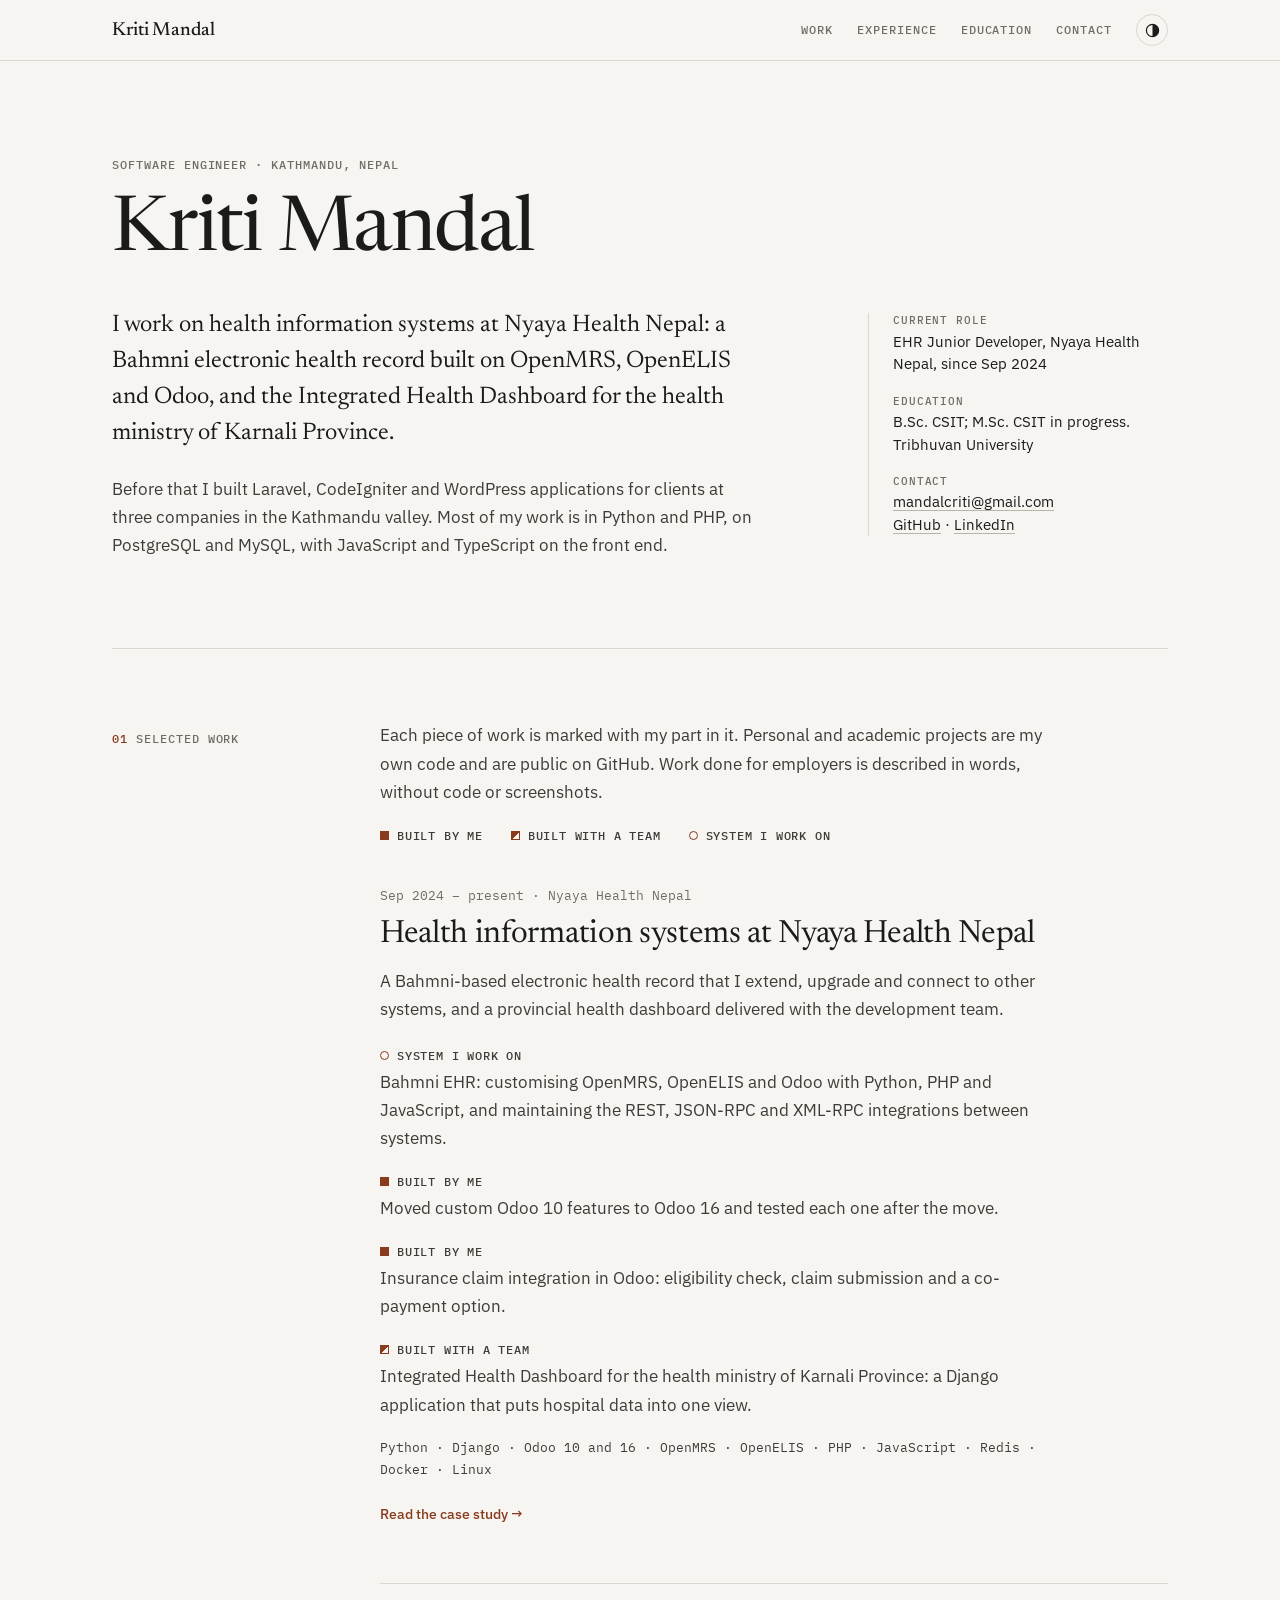
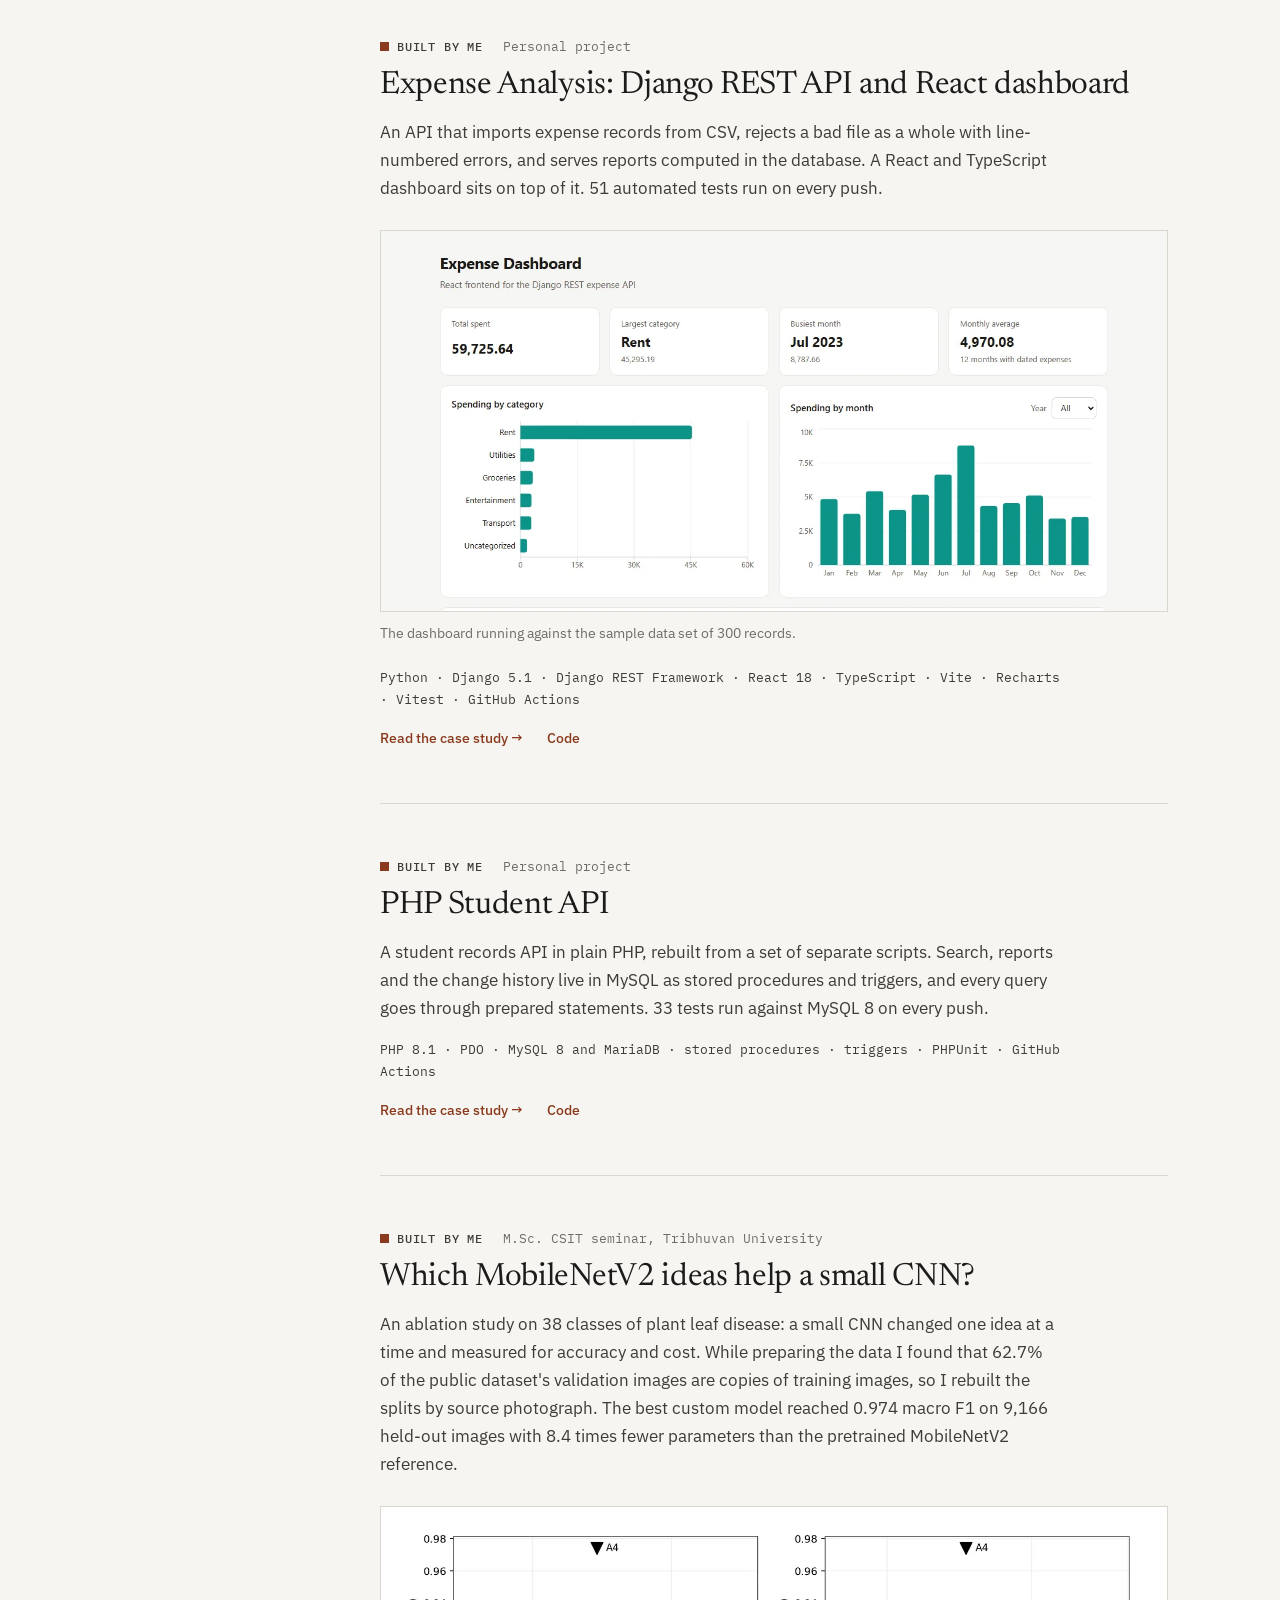
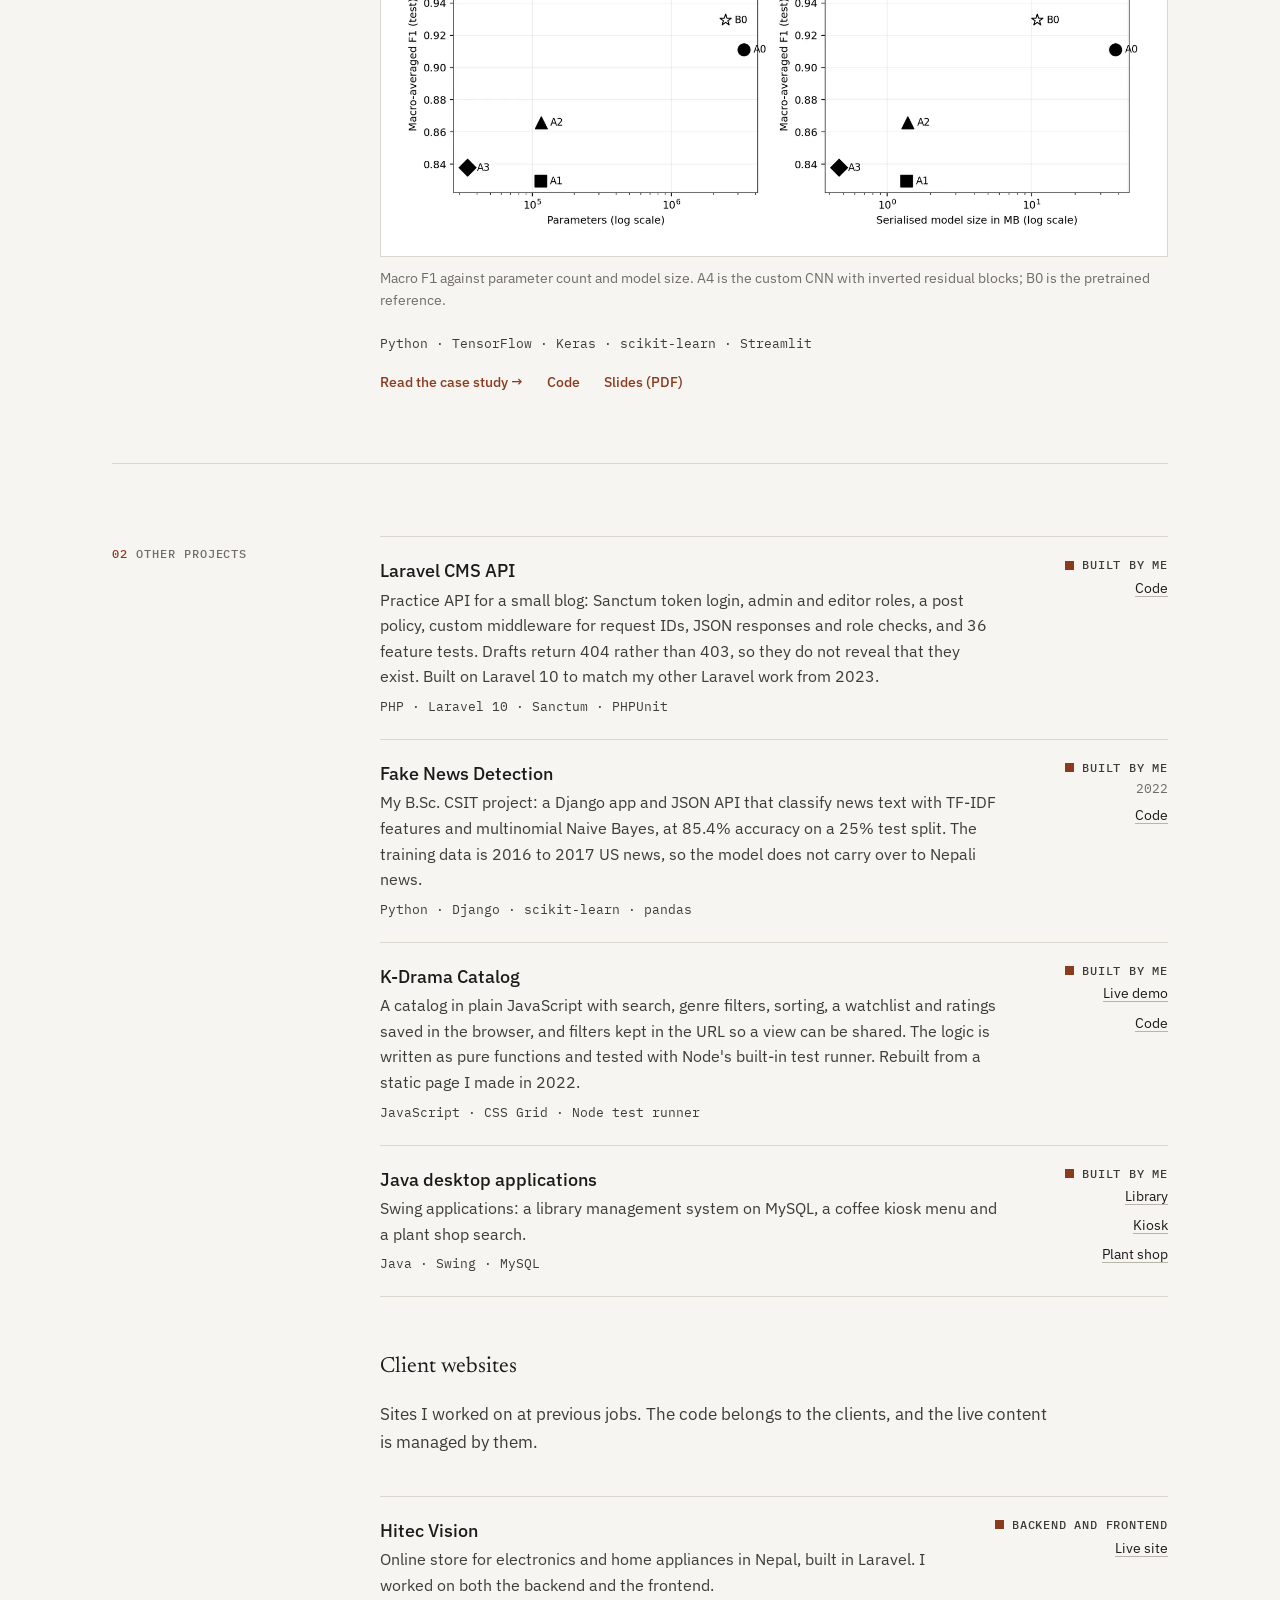
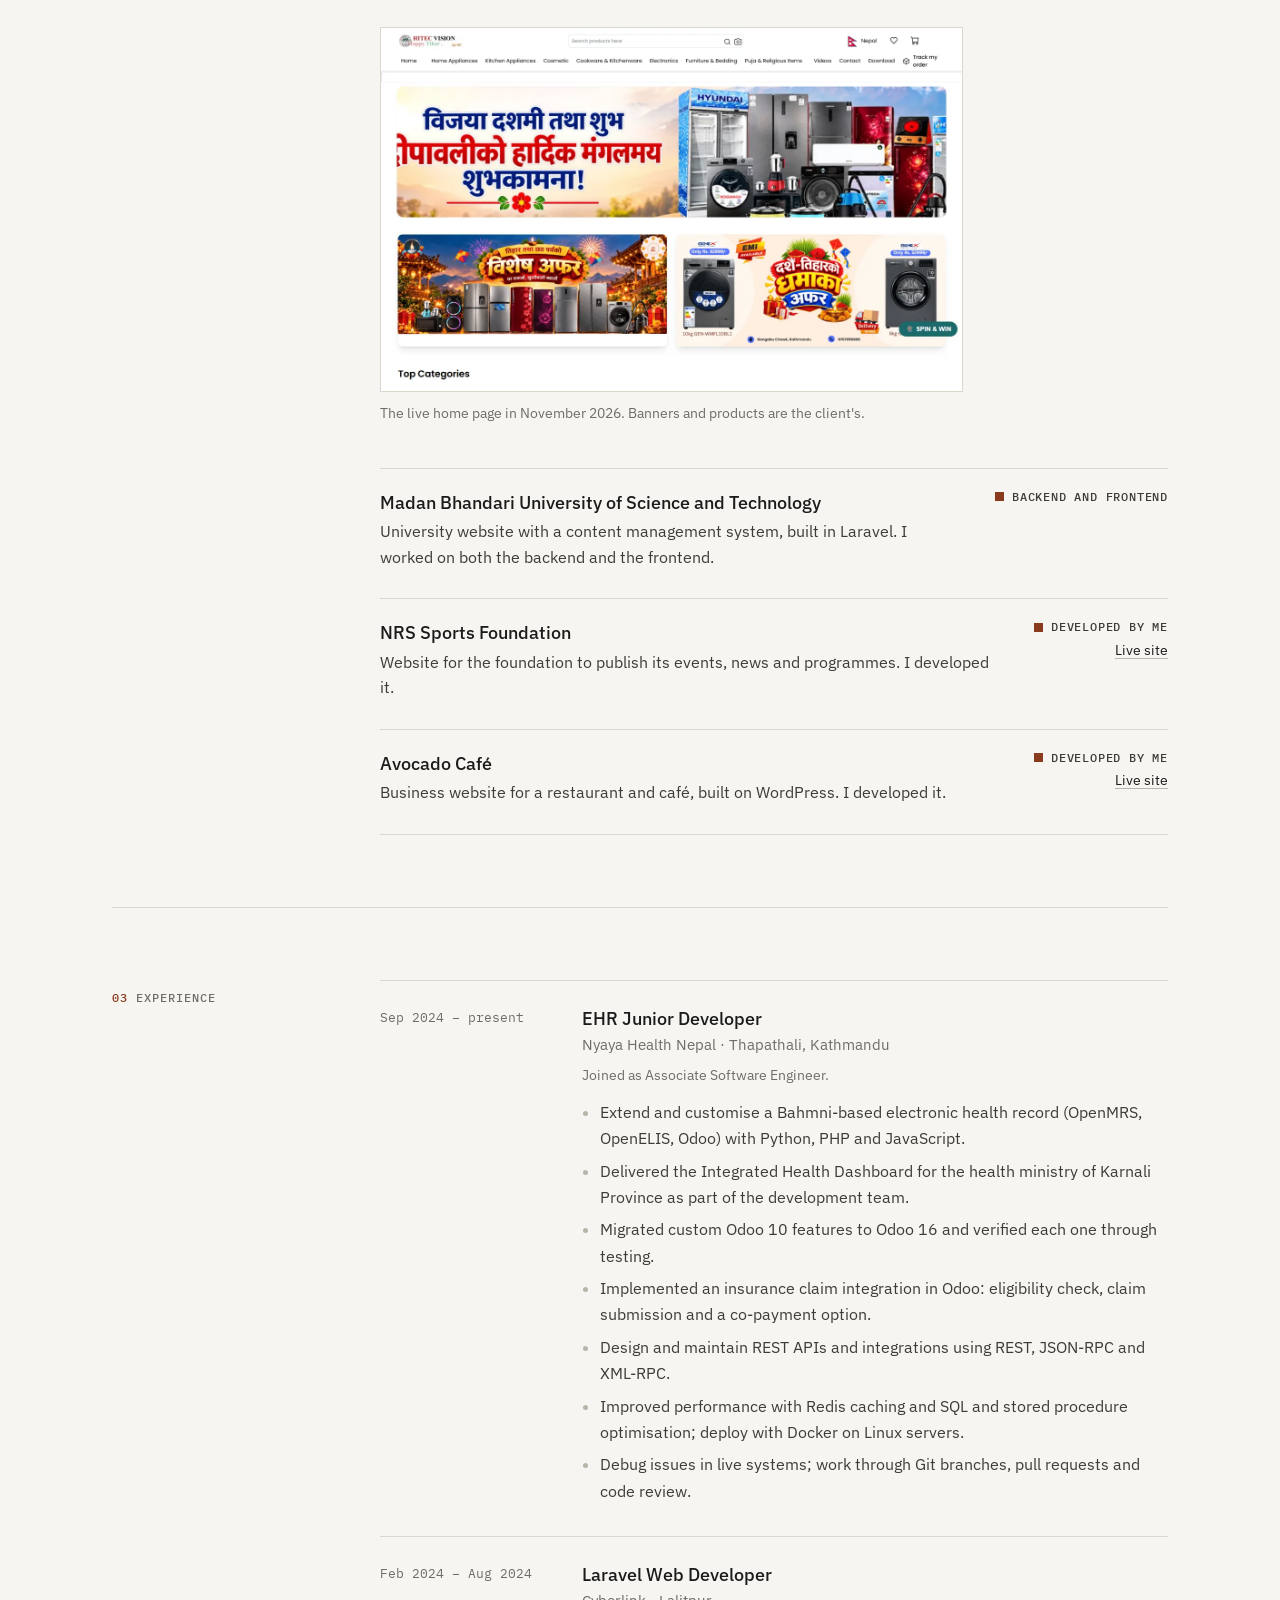
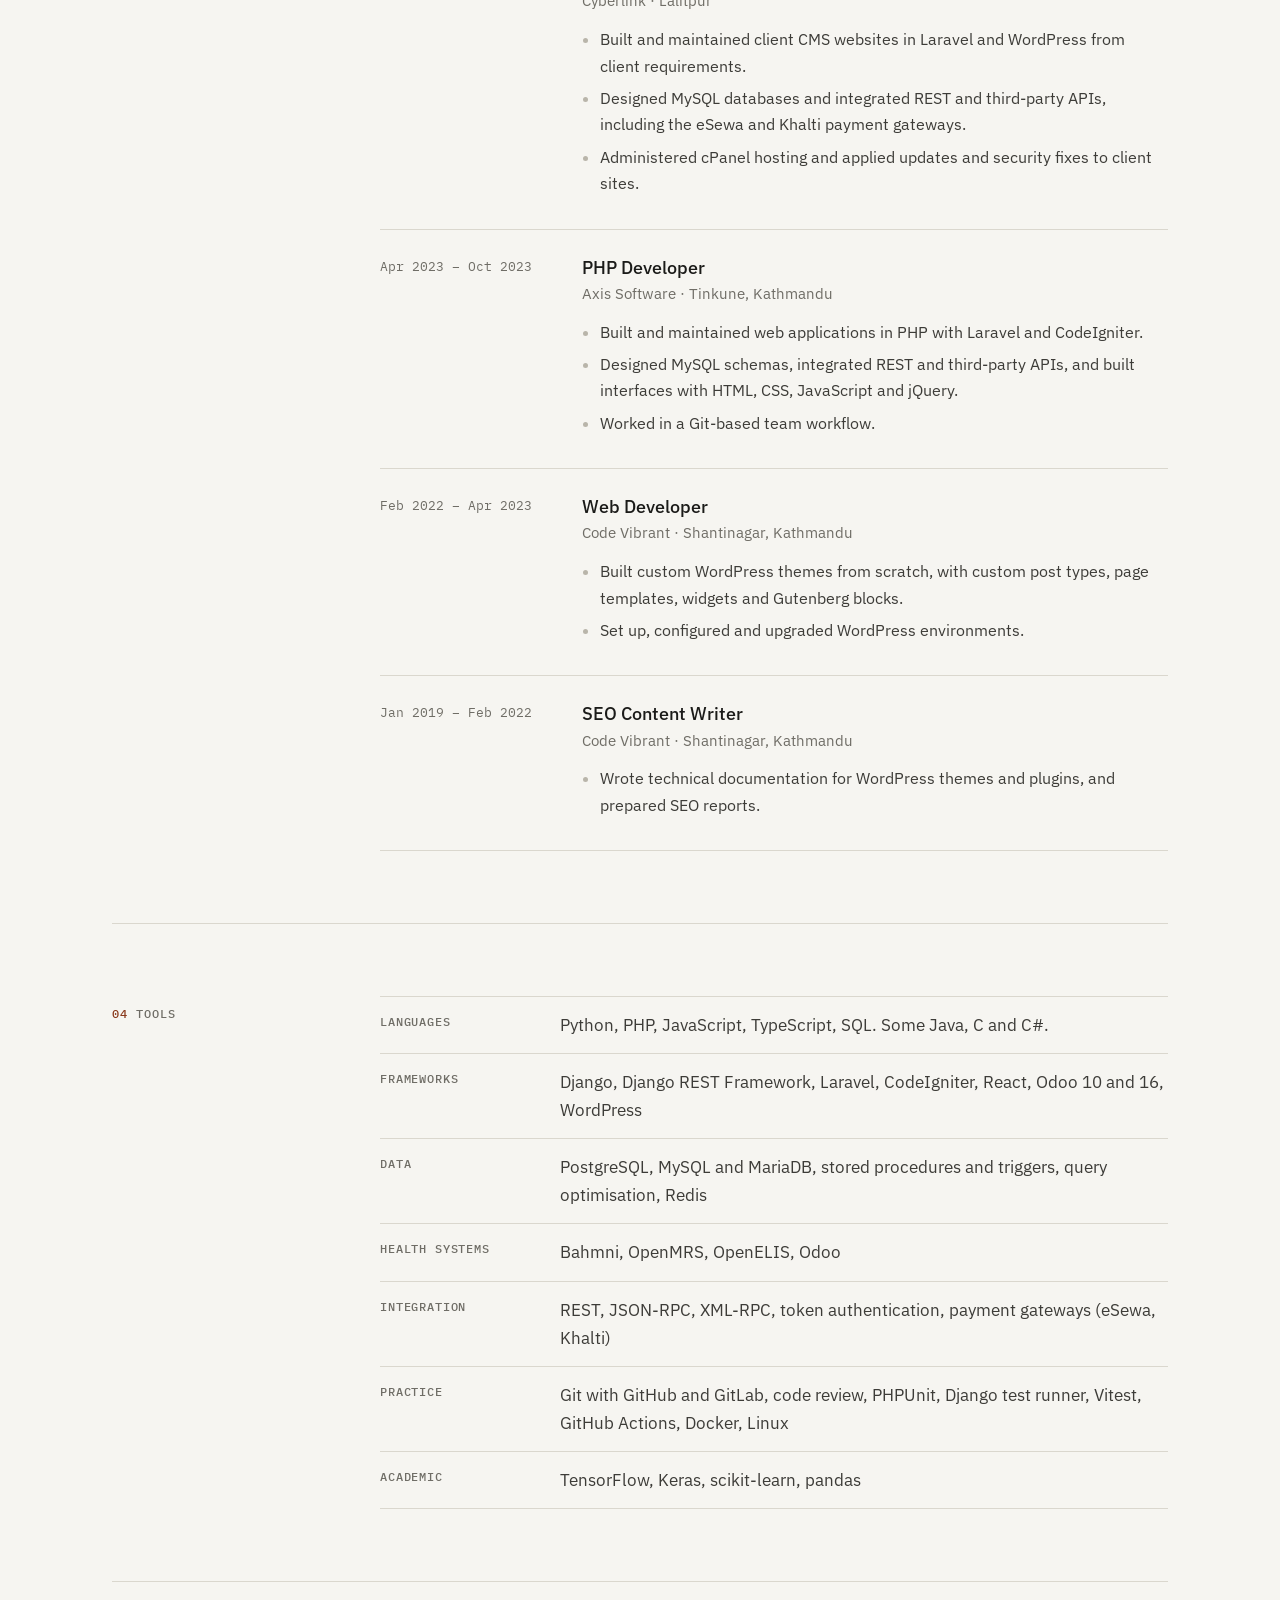
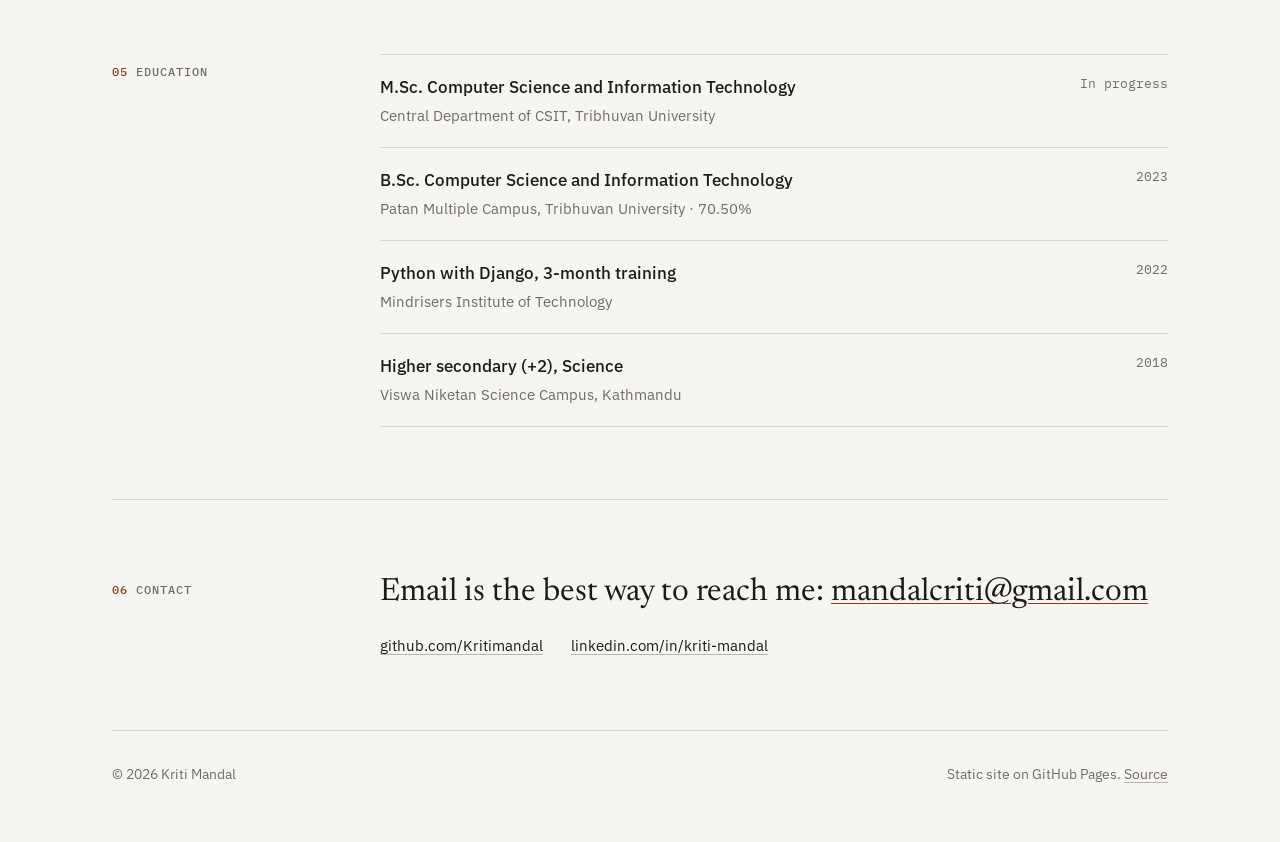
==== commit 85e43665: "Mark NRS Sports Foundation and Avocado Café as developed by me" ====
--- a/index.html
+++ b/index.html
@@ -172,16 +172,16 @@
           <li>
             <div>
               <h3>NRS Sports Foundation</h3>
-              <p>Website for the foundation to publish its events, news and programmes.</p>
-            </div>
-            <div class="side"><a href="https://nrssportsfoundation.org.np">Live site</a></div>
+              <p>Website for the foundation to publish its events, news and programmes. I developed it.</p>
+            </div>
+            <div class="side"><span class="part own">Developed by me</span><a href="https://nrssportsfoundation.org.np">Live site</a></div>
           </li>
           <li>
             <div>
               <h3>Avocado Café</h3>
-              <p>Business website for a restaurant and café, on WordPress.</p>
-            </div>
-            <div class="side"><a href="https://avocadocafenepal.com.np">Live site</a></div>
+              <p>Business website for a restaurant and café, built on WordPress. I developed it.</p>
+            </div>
+            <div class="side"><span class="part own">Developed by me</span><a href="https://avocadocafenepal.com.np">Live site</a></div>
           </li>
         </ul>
       </div>
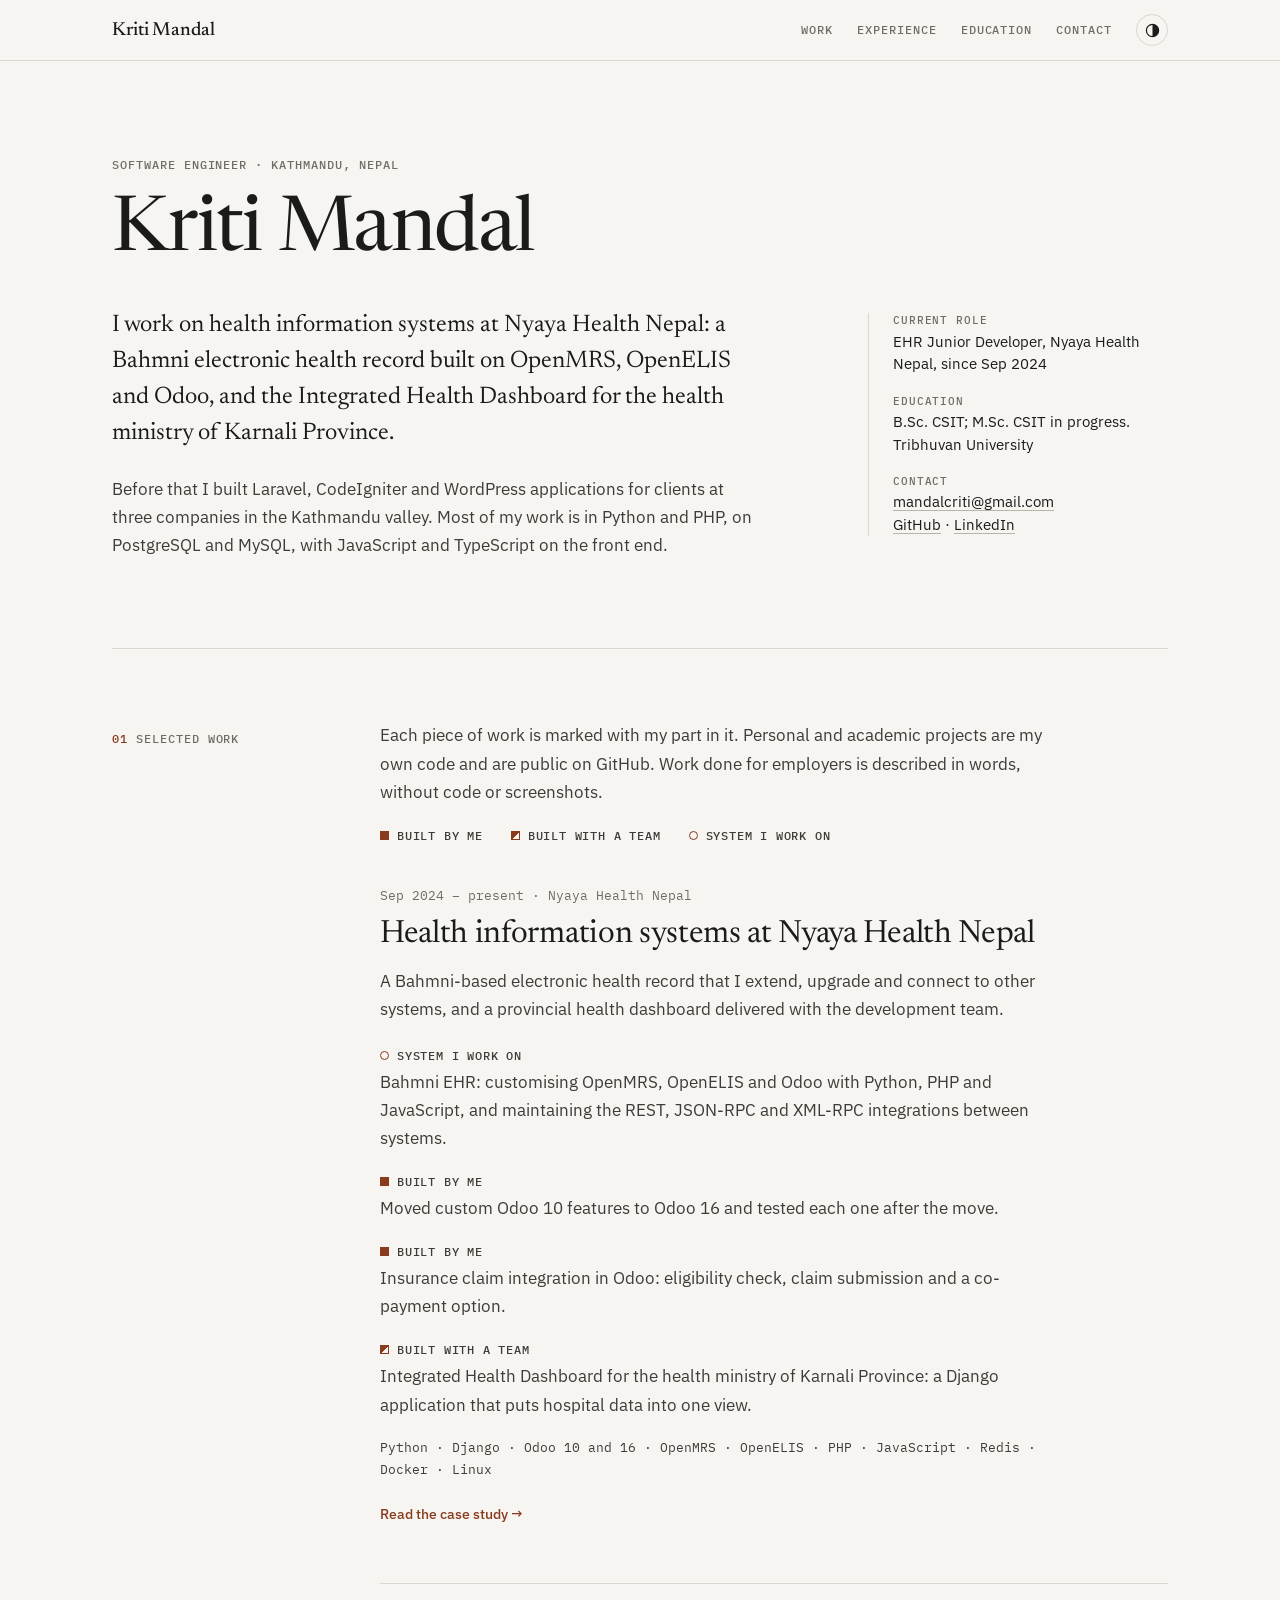
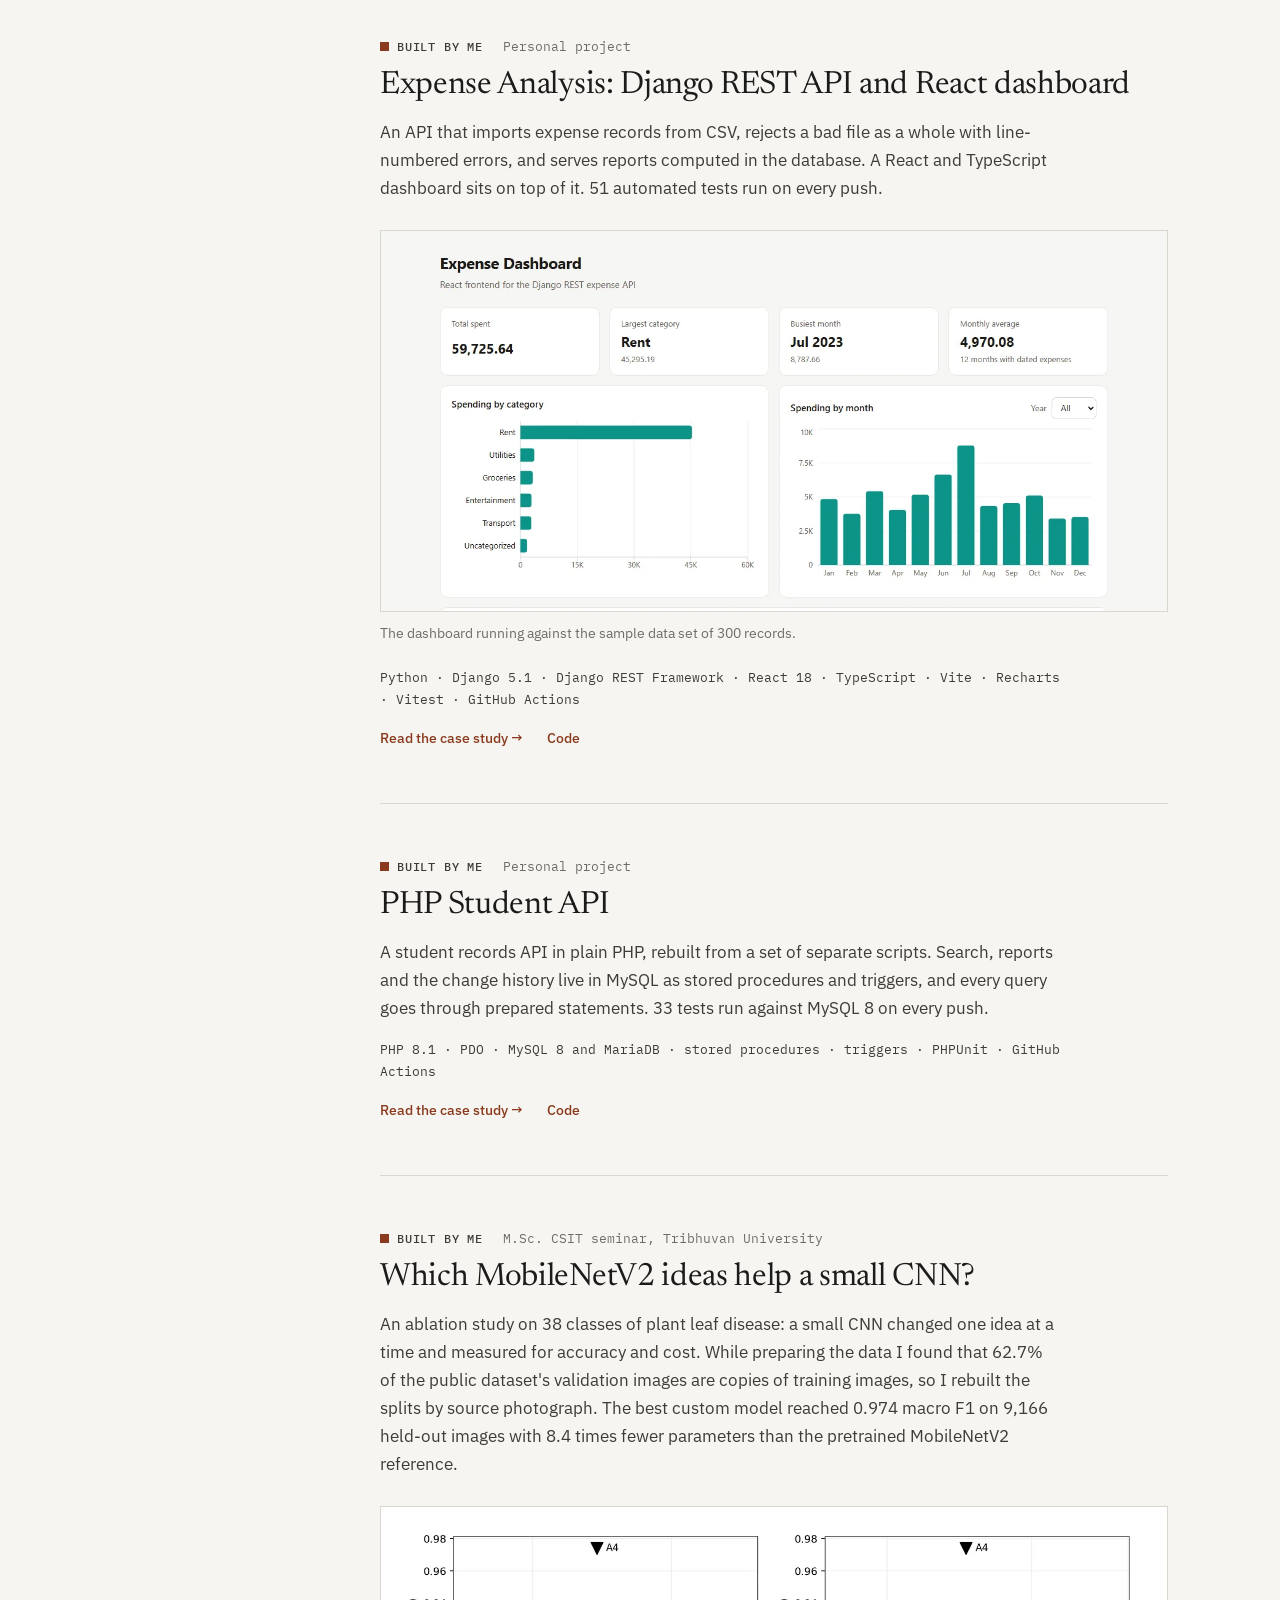
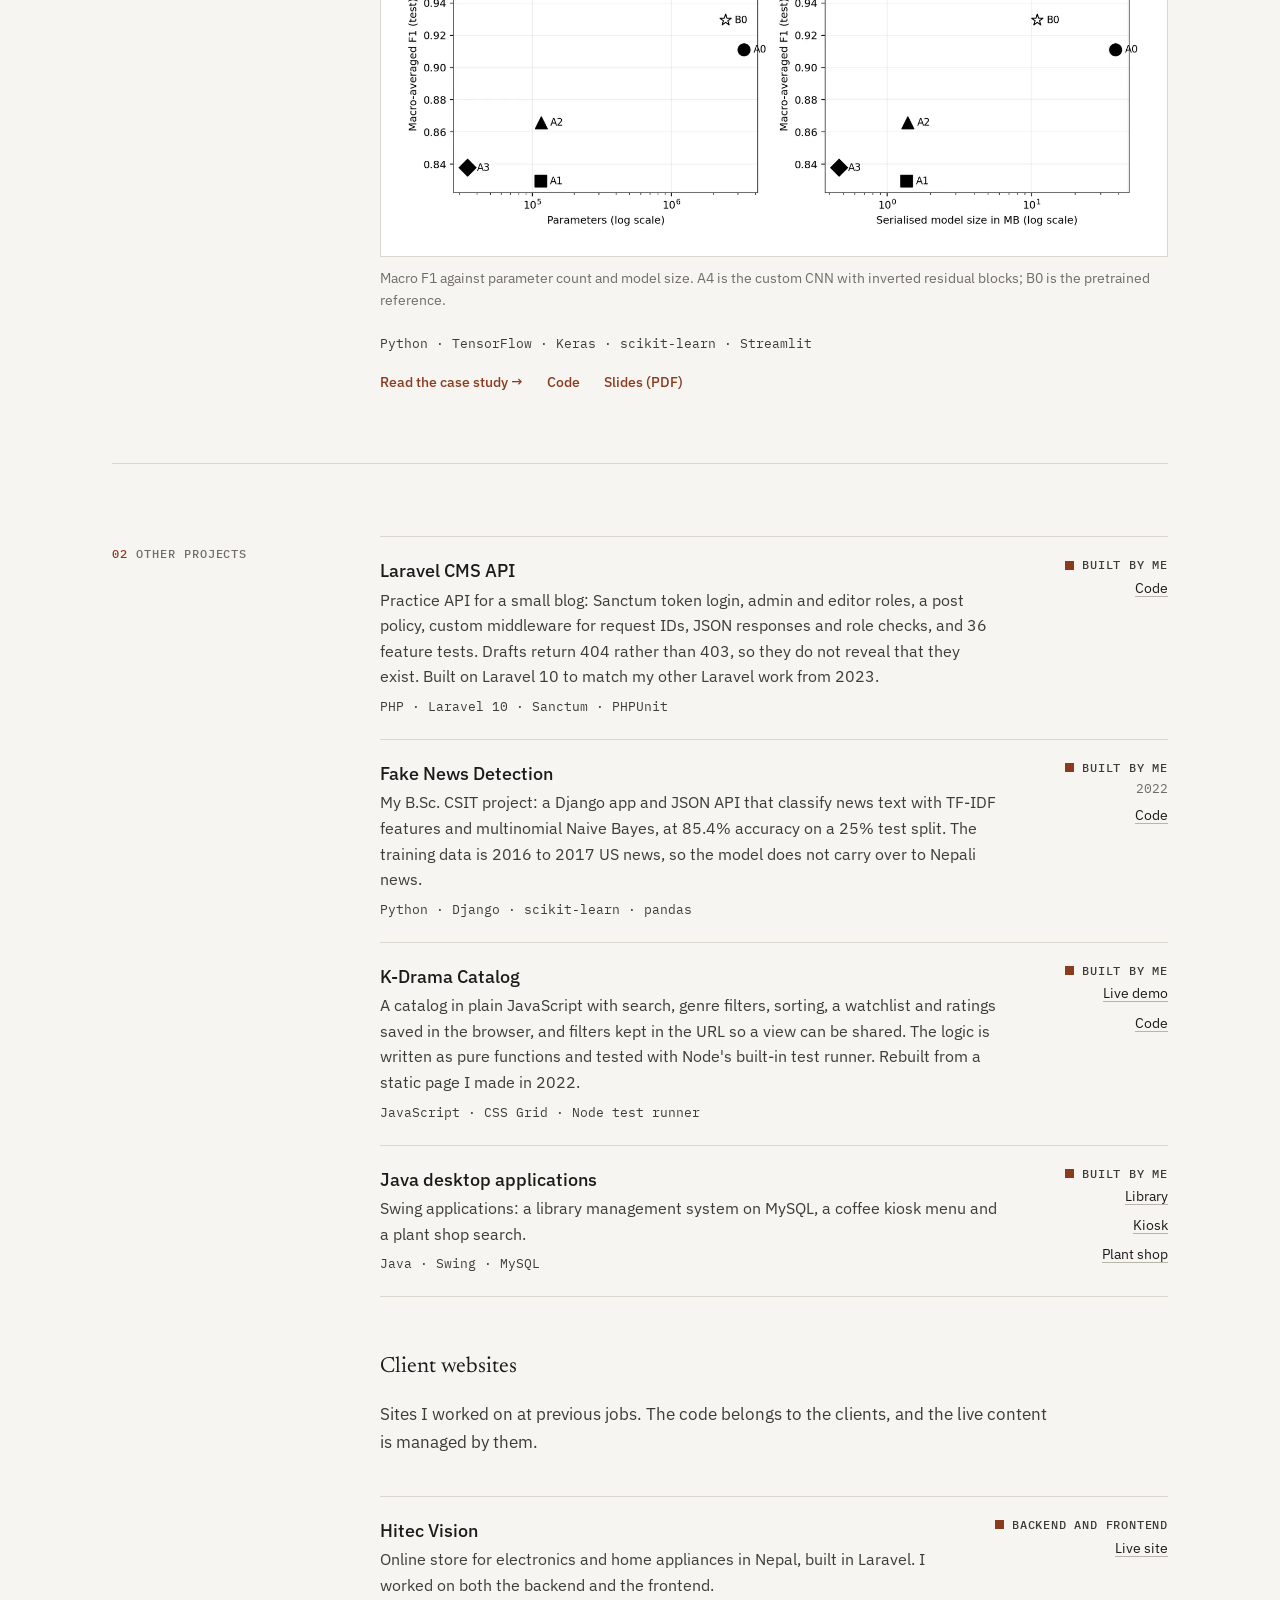
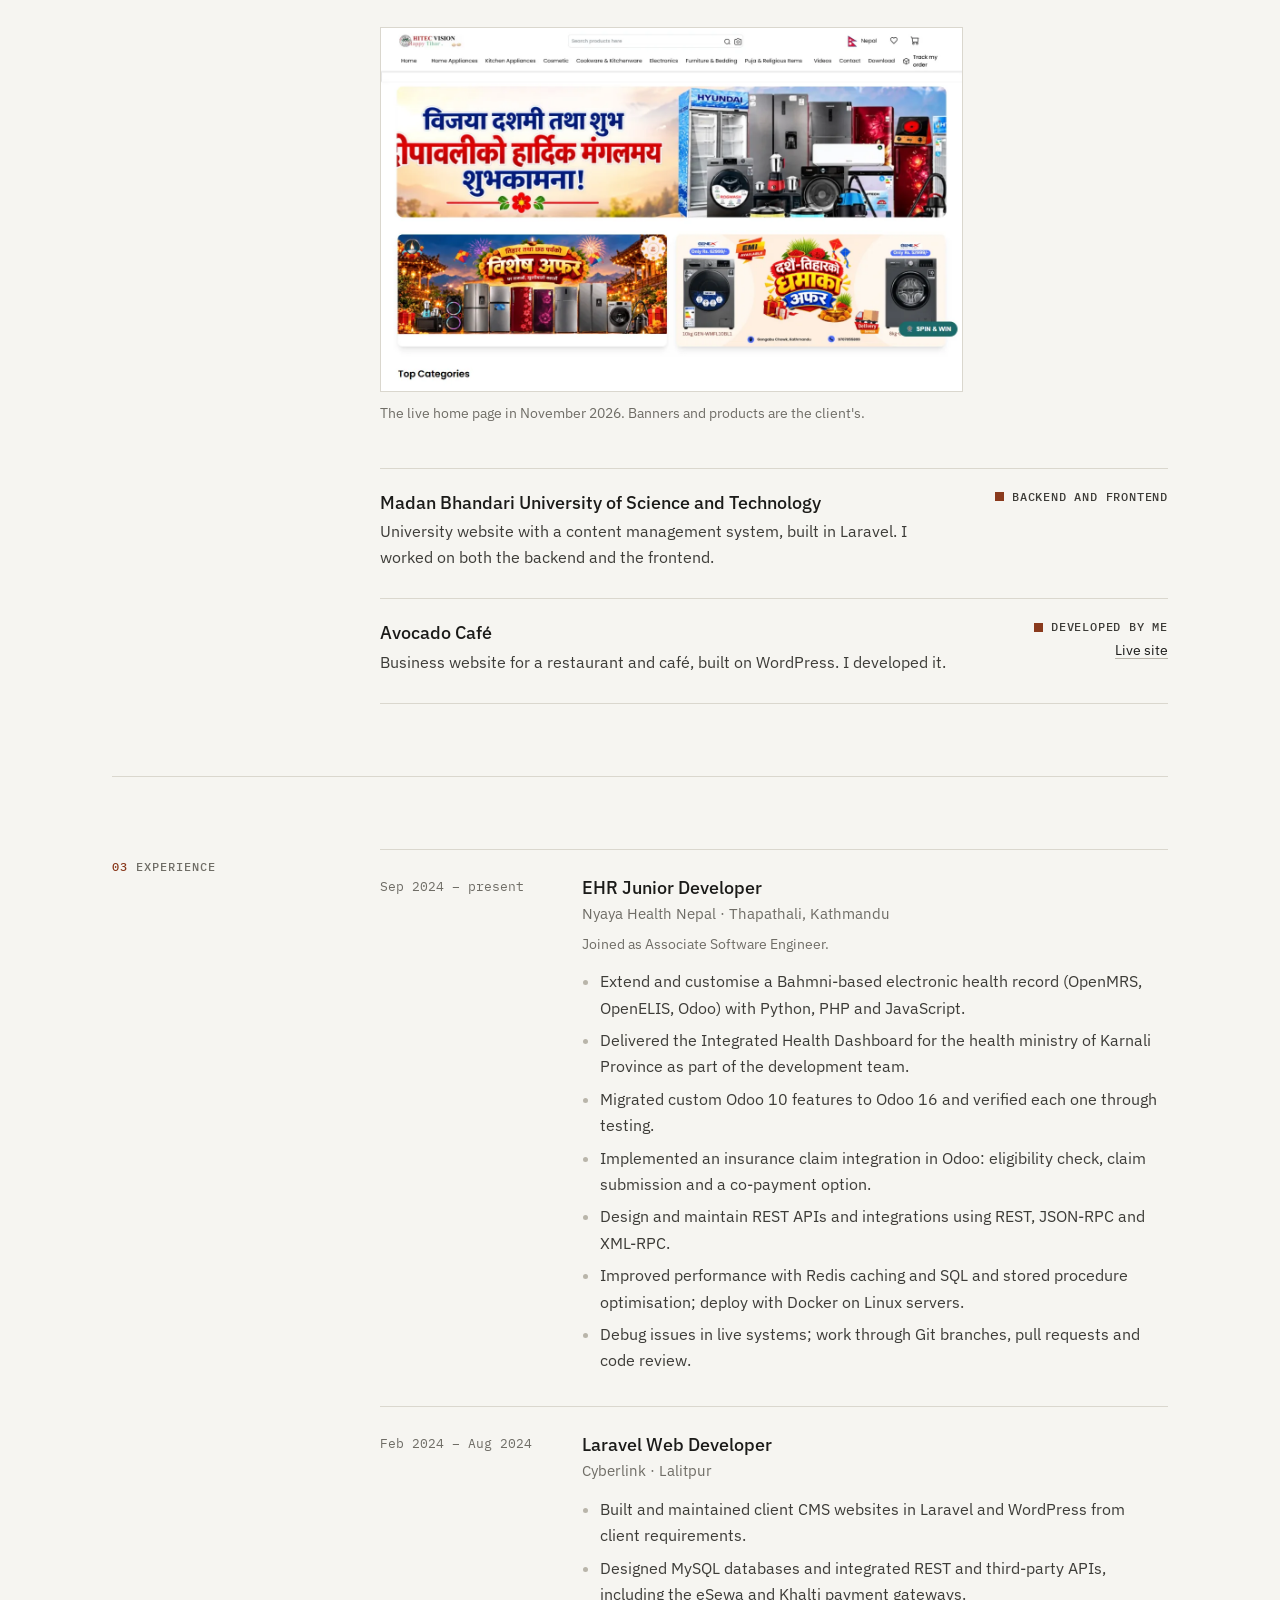
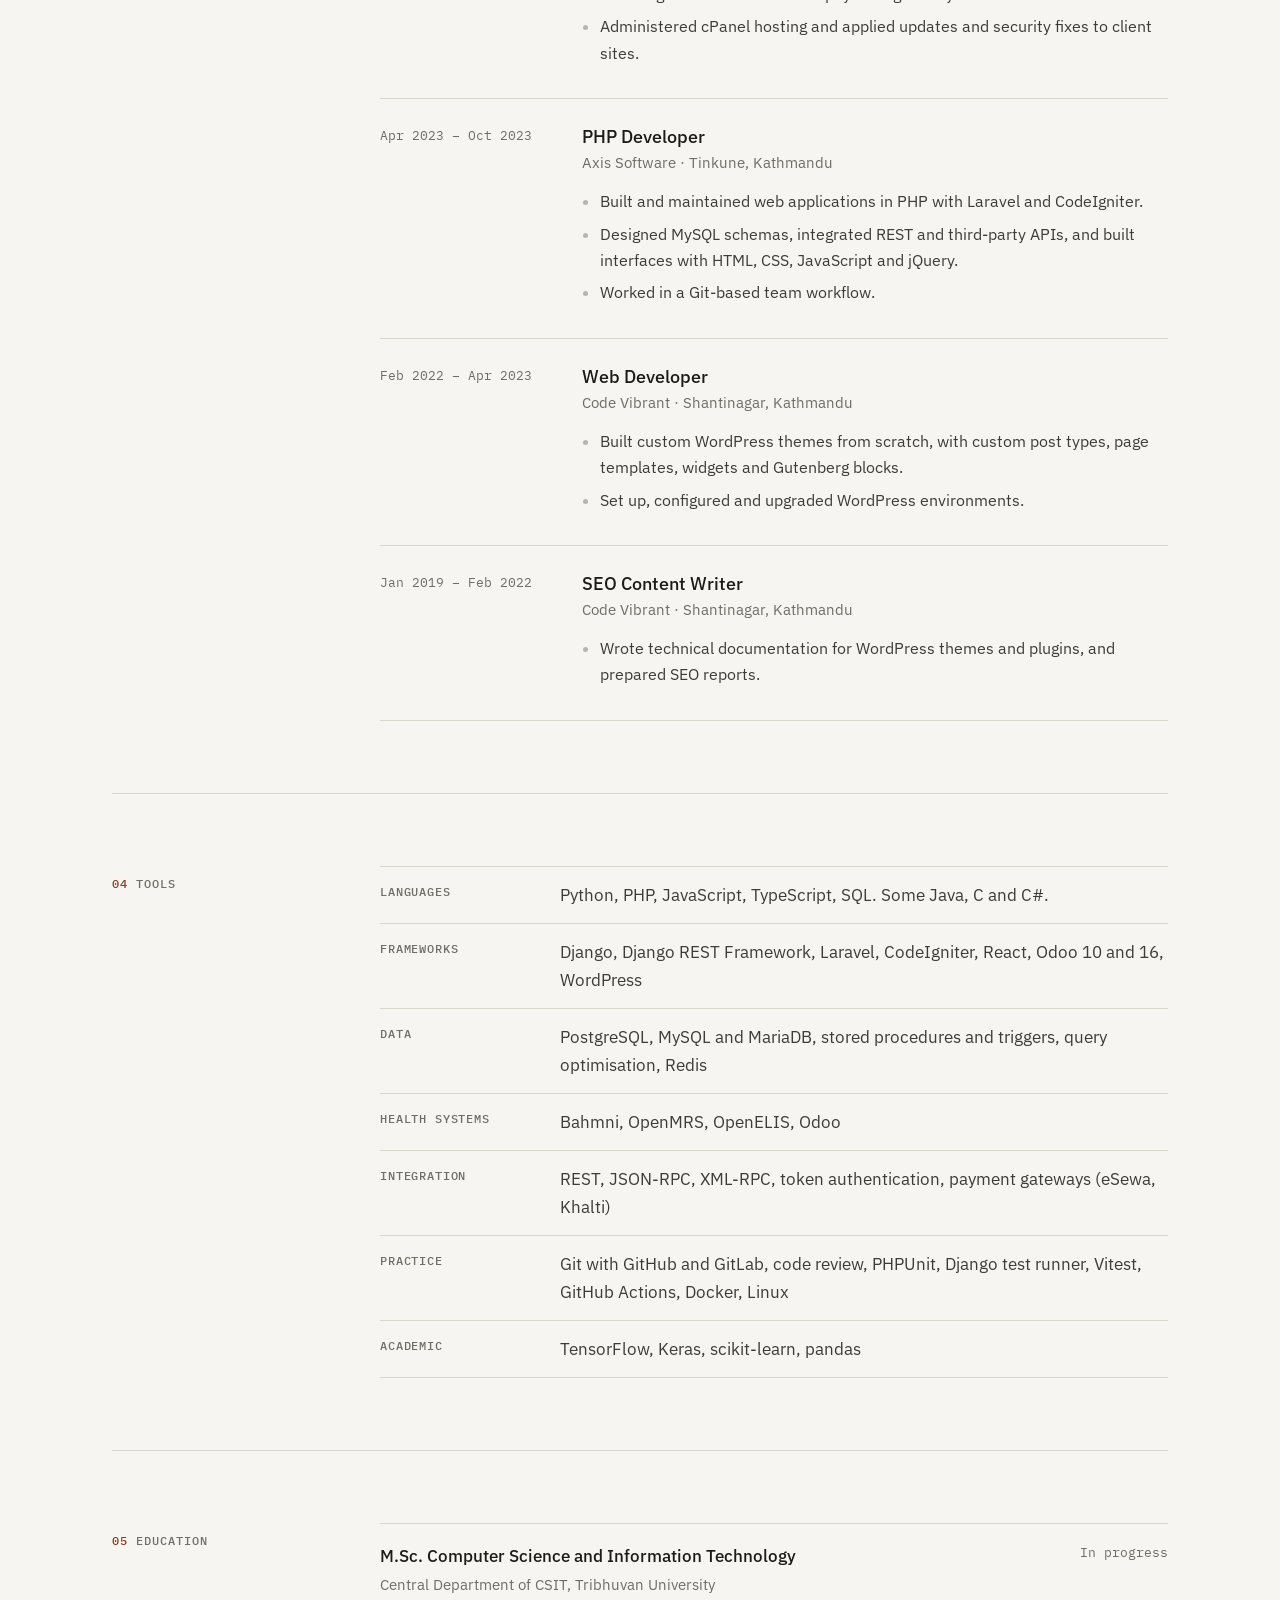
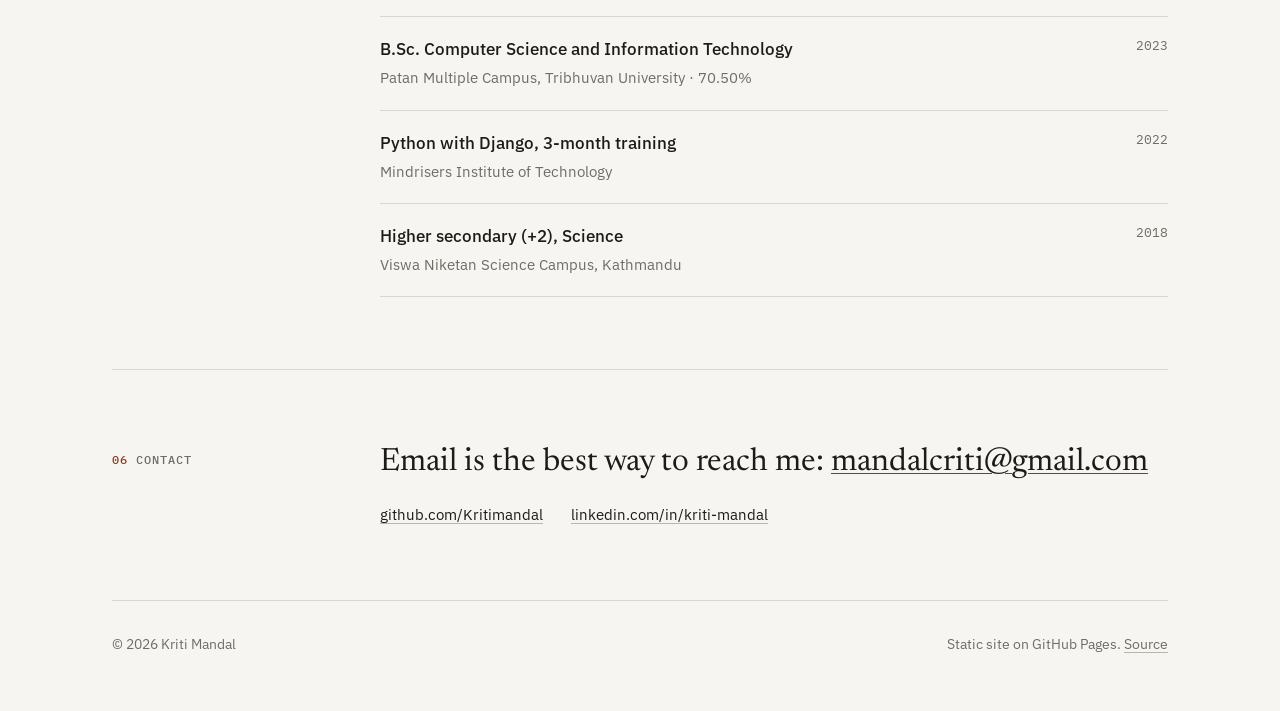
==== commit 299bd369: "Remove NRS Sports Foundation from client websites" ====
--- a/index.html
+++ b/index.html
@@ -171,13 +171,6 @@
           </li>
           <li>
             <div>
-              <h3>NRS Sports Foundation</h3>
-              <p>Website for the foundation to publish its events, news and programmes. I developed it.</p>
-            </div>
-            <div class="side"><span class="part own">Developed by me</span><a href="https://nrssportsfoundation.org.np">Live site</a></div>
-          </li>
-          <li>
-            <div>
               <h3>Avocado Café</h3>
               <p>Business website for a restaurant and café, built on WordPress. I developed it.</p>
             </div>
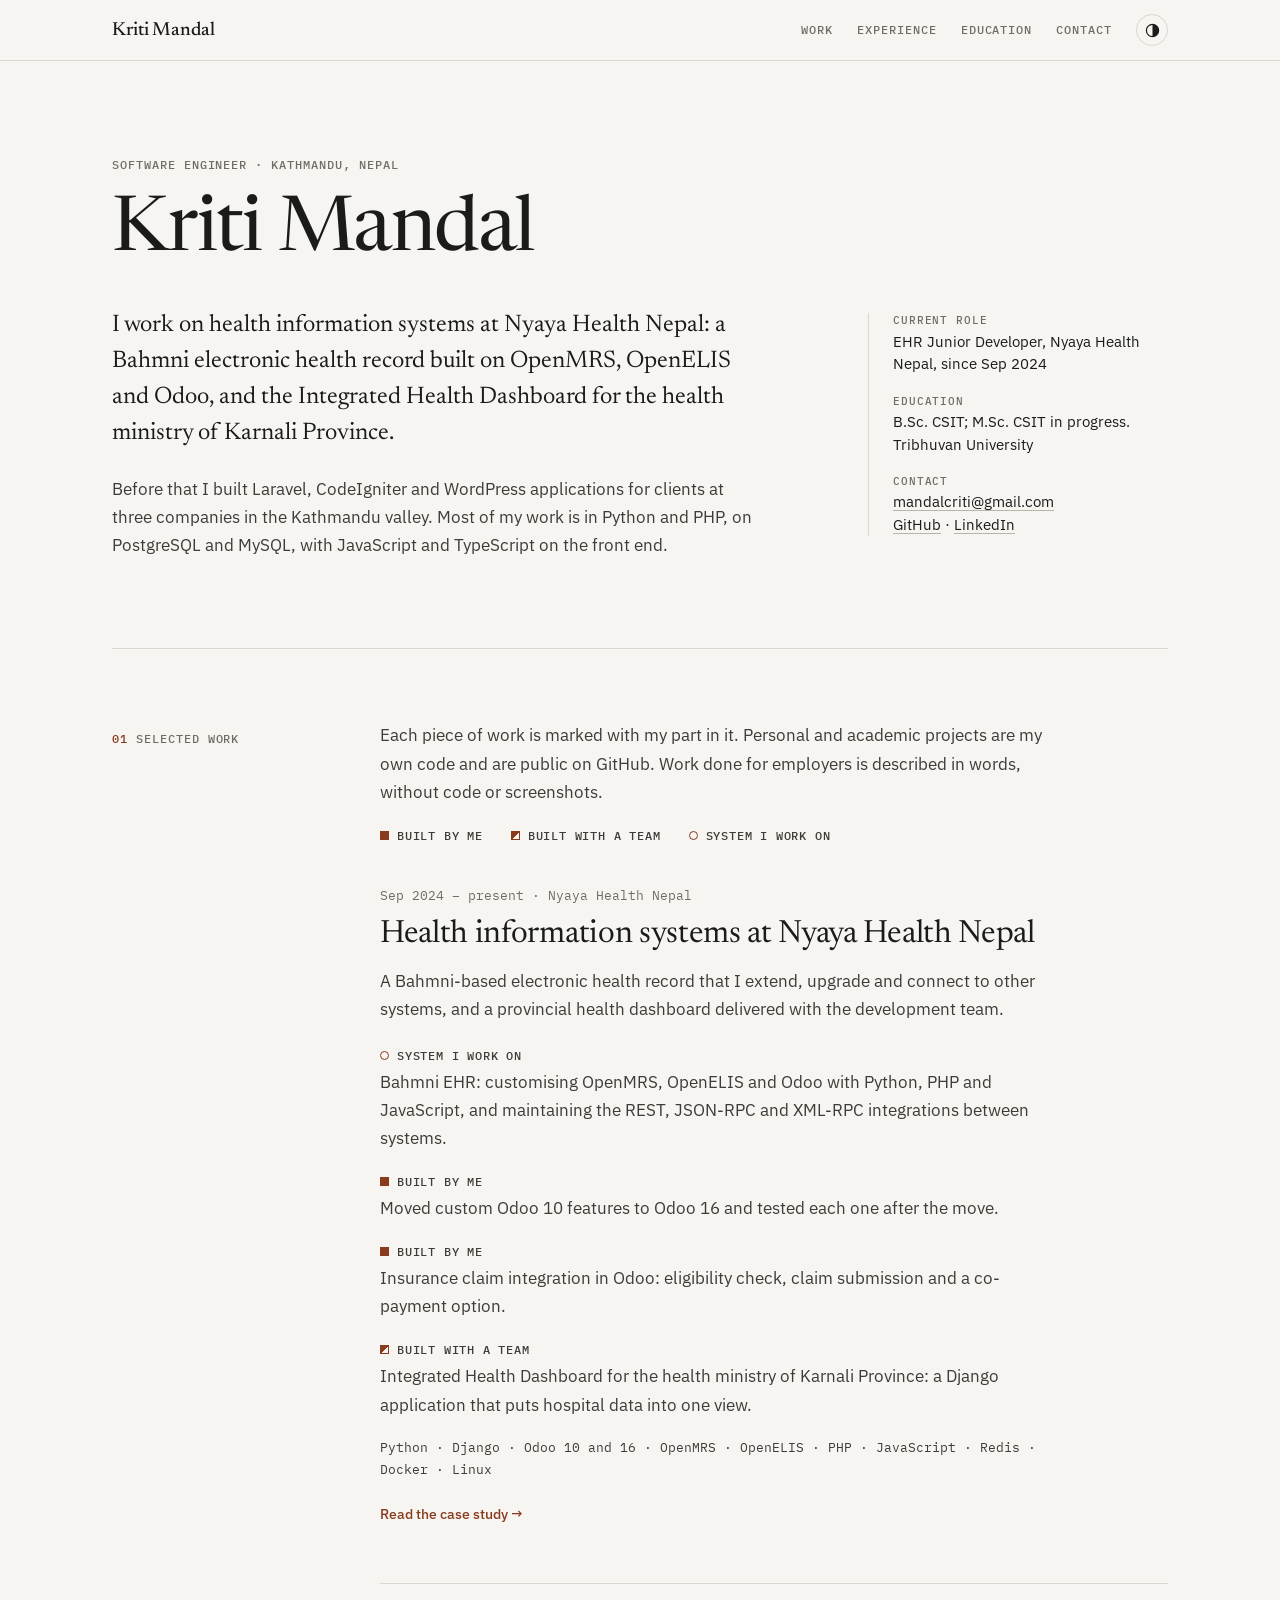
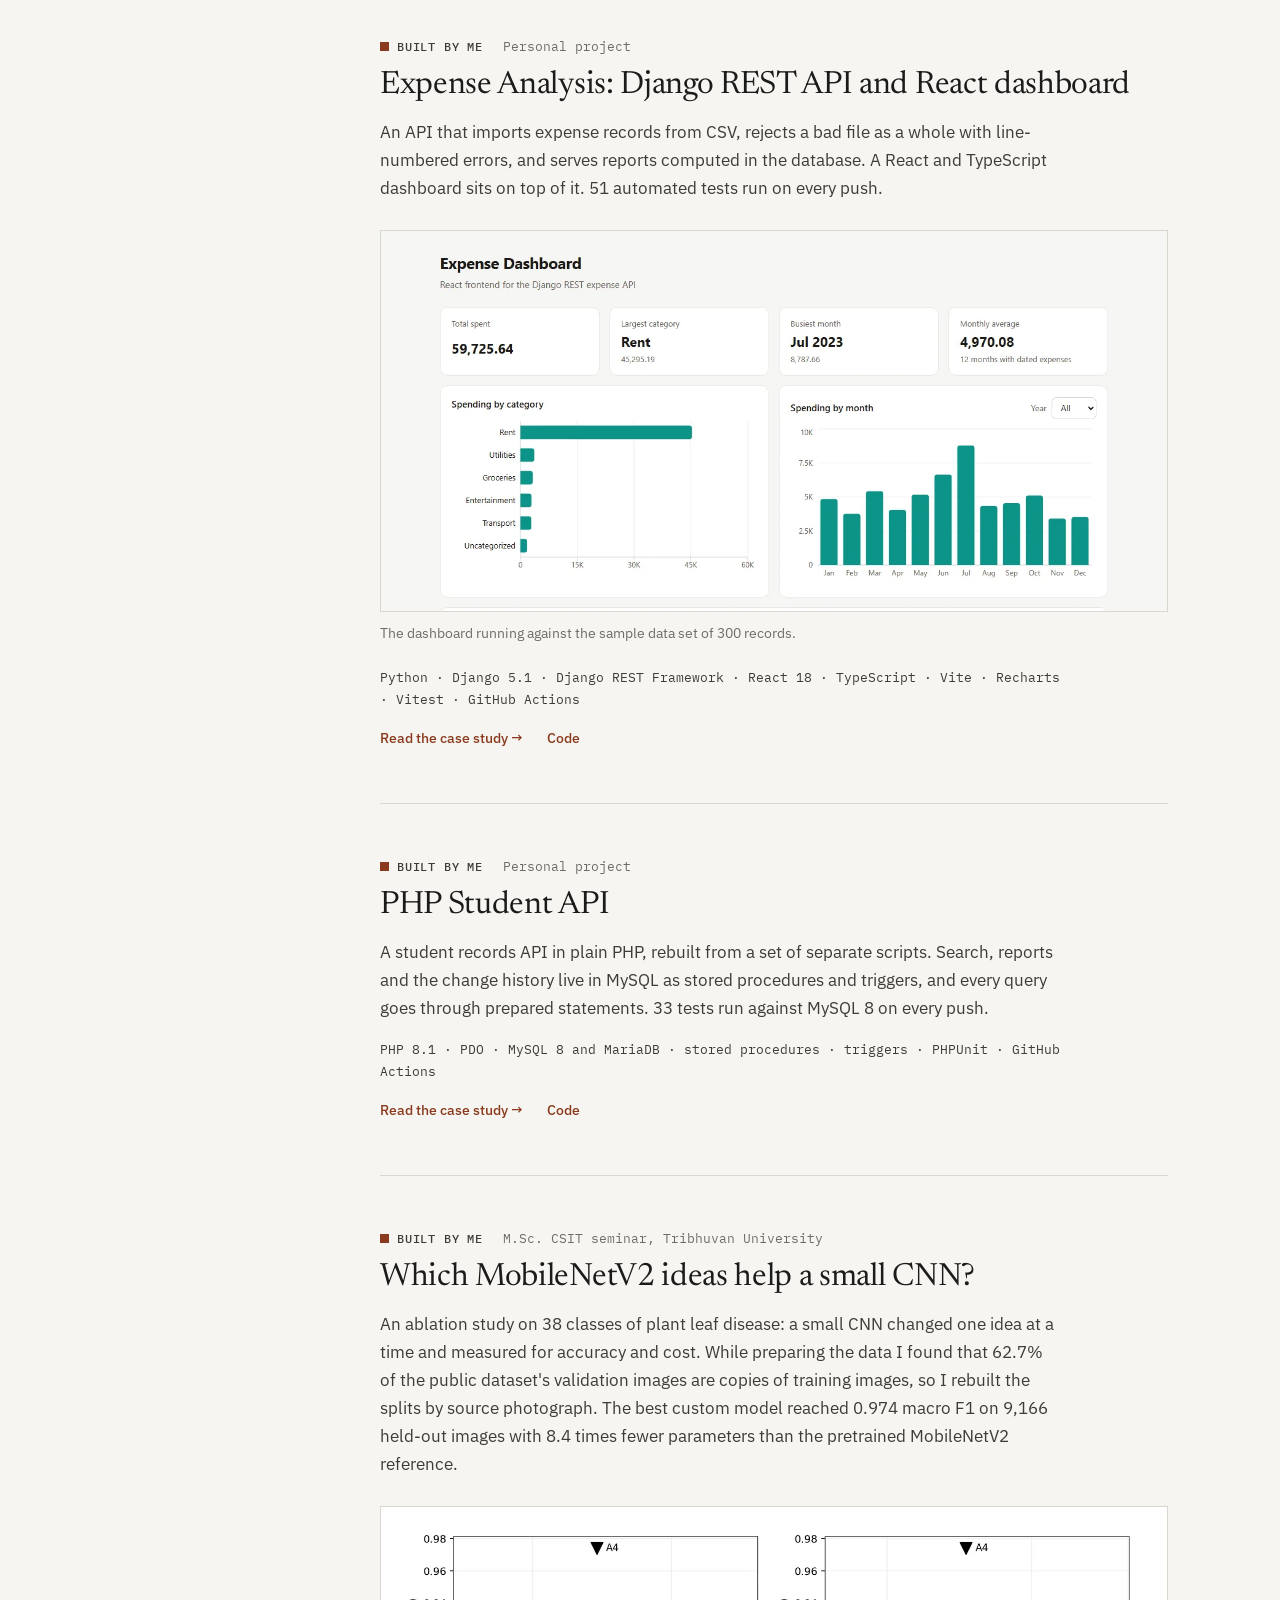
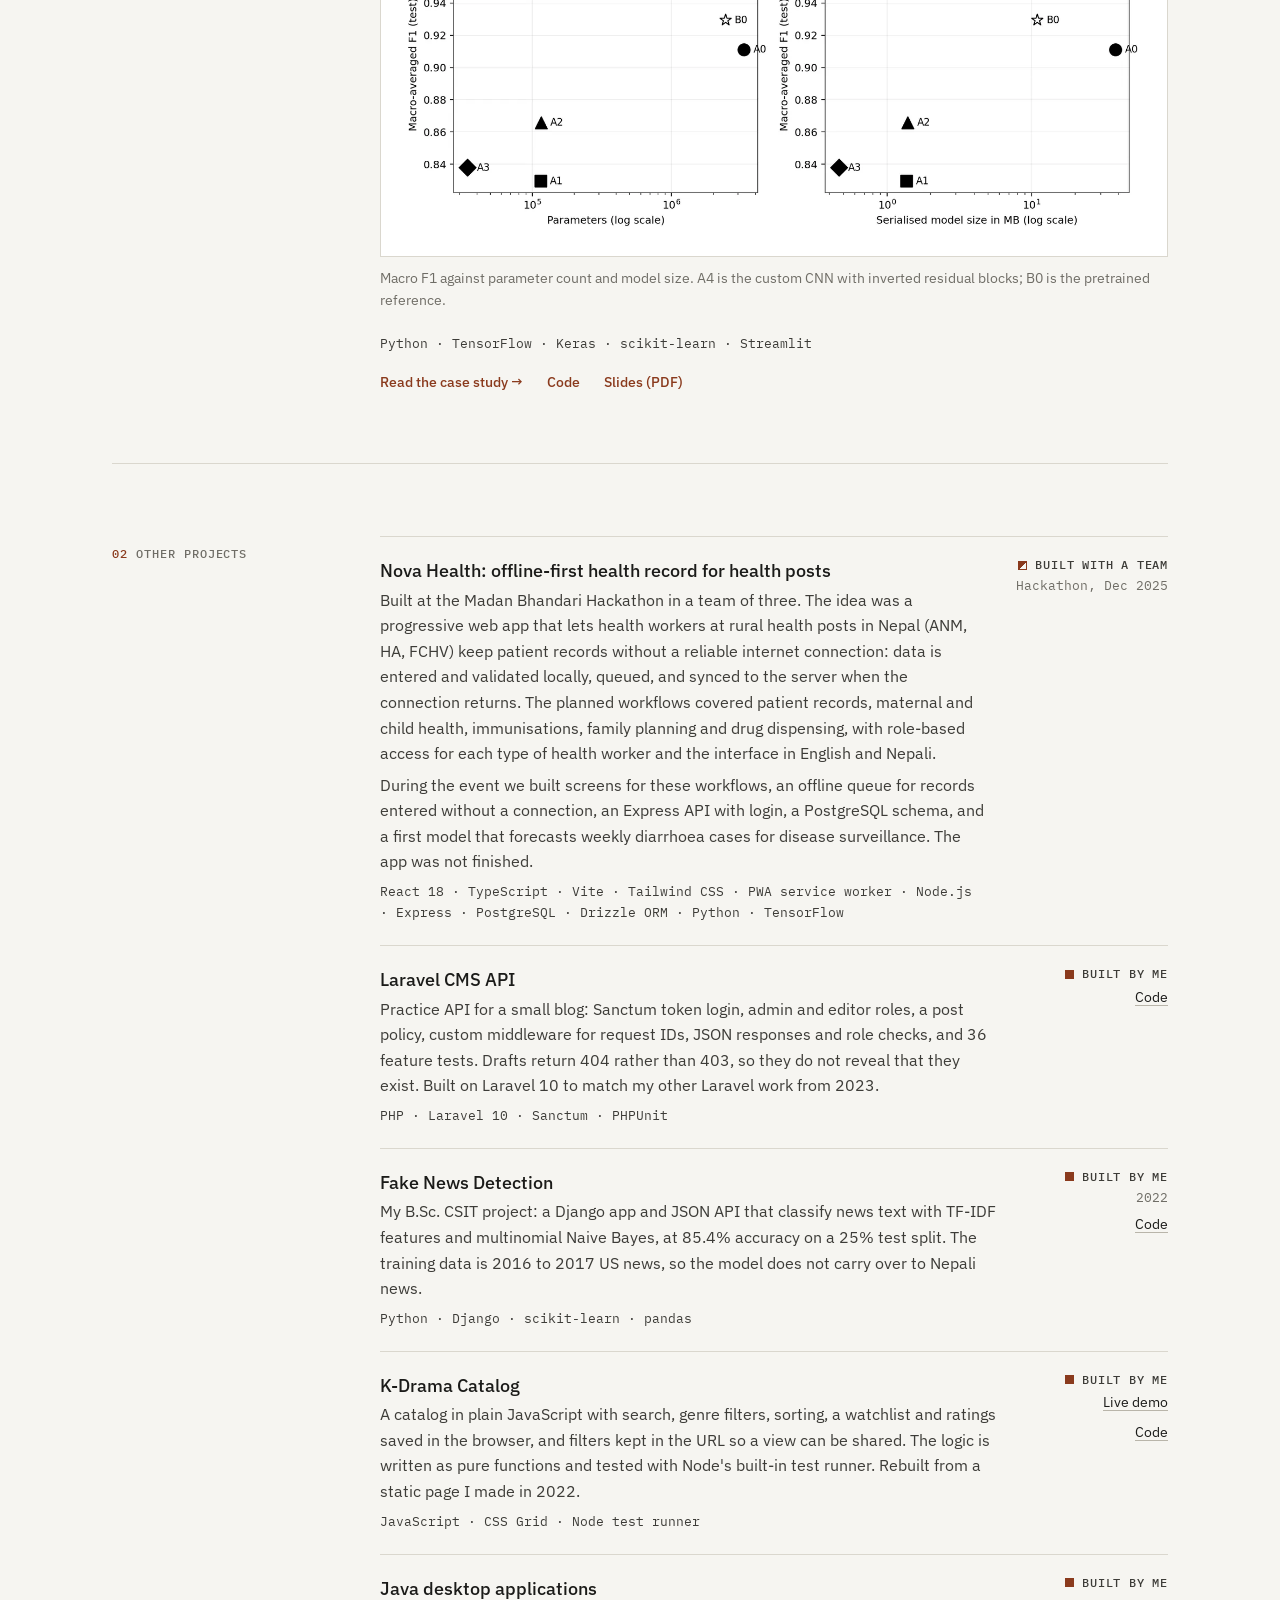
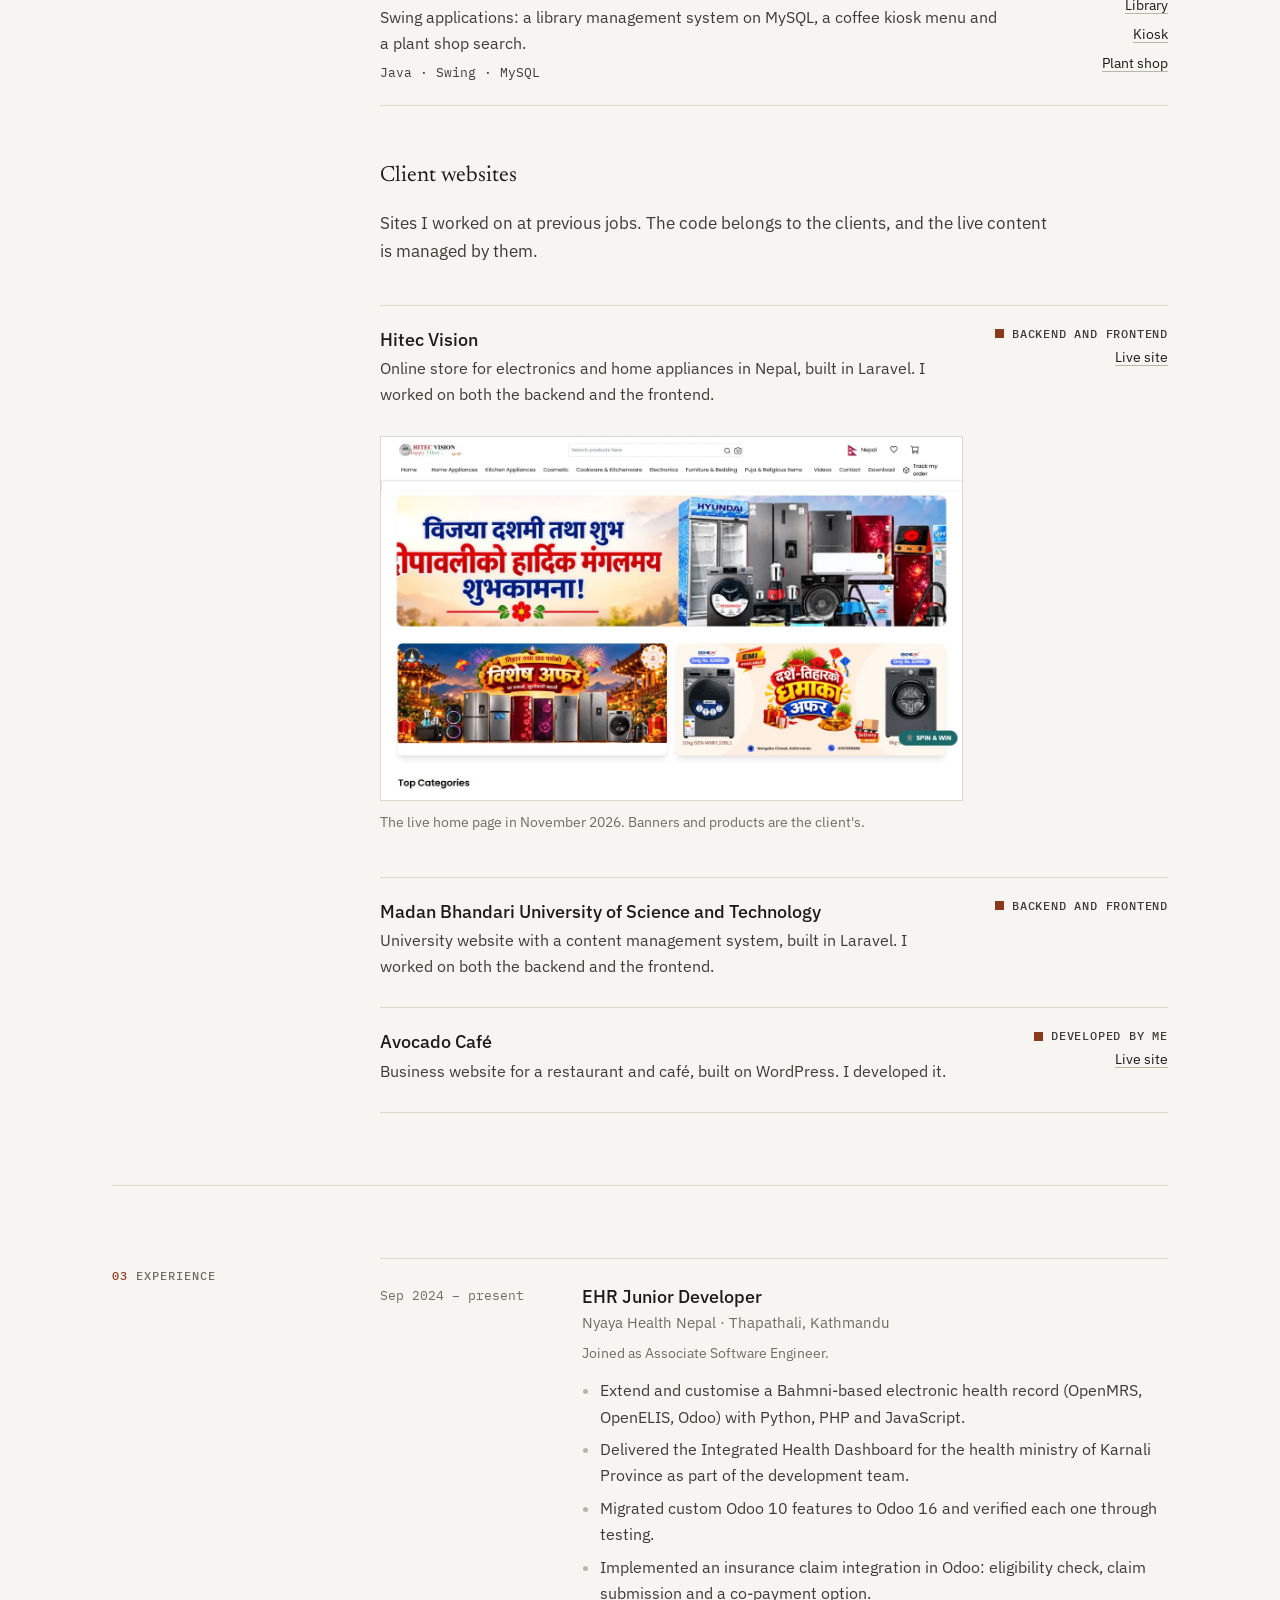
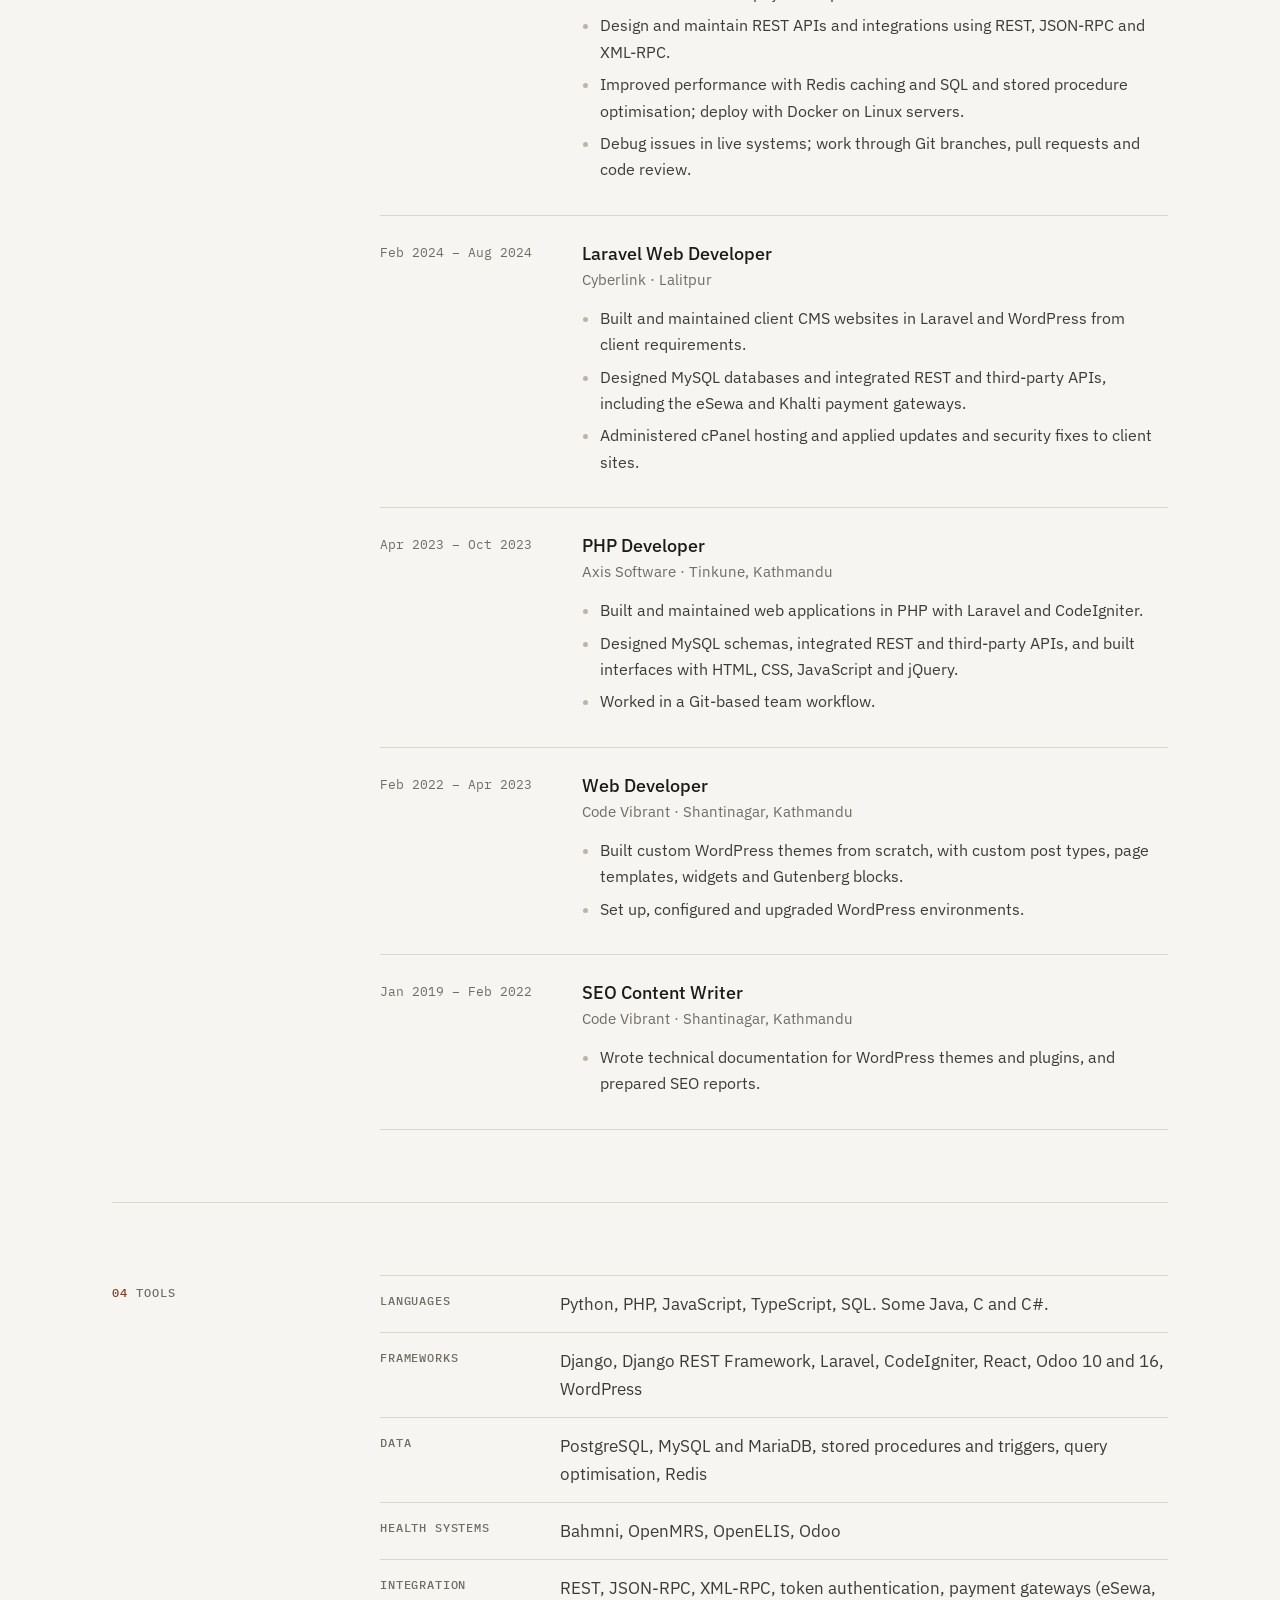
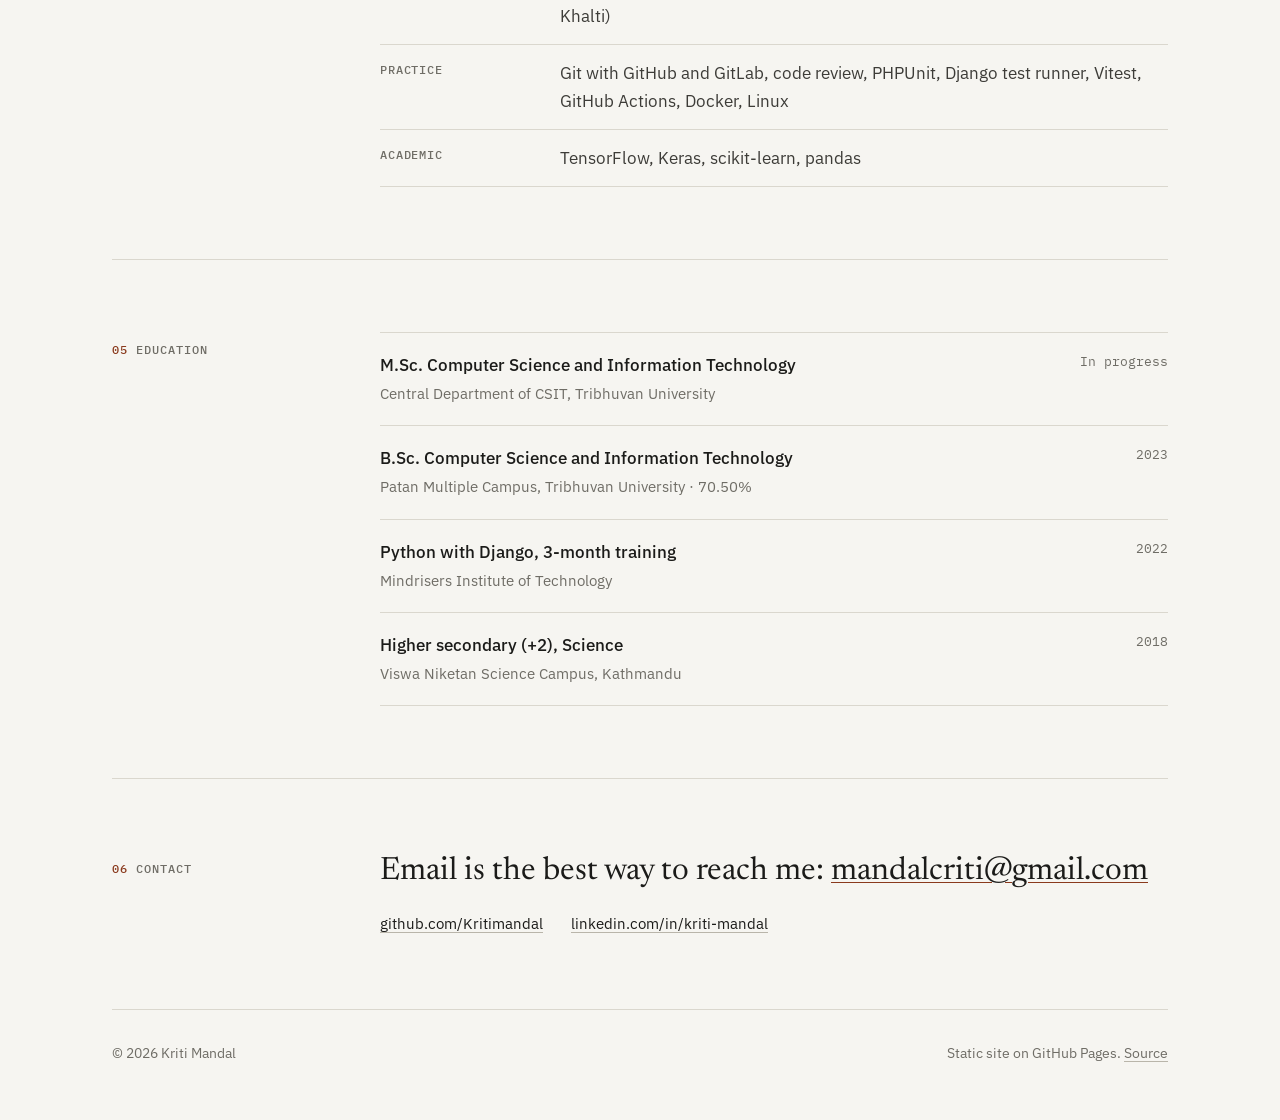
==== commit 1363787d: "Add Nova Health hackathon project" ====
--- a/index.html
+++ b/index.html
@@ -116,6 +116,15 @@
         <ul class="list">
           <li>
             <div>
+              <h3>Nova Health: offline-first health record for health posts</h3>
+              <p>Built at the Madan Bhandari Hackathon in a team of three. The idea was a progressive web app that lets health workers at rural health posts in Nepal (ANM, HA, FCHV) keep patient records without a reliable internet connection: data is entered and validated locally, queued, and synced to the server when the connection returns. The planned workflows covered patient records, maternal and child health, immunisations, family planning and drug dispensing, with role-based access for each type of health worker and the interface in English and Nepali.</p>
+              <p>During the event we built screens for these workflows, an offline queue for records entered without a connection, an Express API with login, a PostgreSQL schema, and a first model that forecasts weekly diarrhoea cases for disease surveillance. The app was not finished.</p>
+              <p class="stack">React 18 · TypeScript · Vite · Tailwind CSS · PWA service worker · Node.js · Express · PostgreSQL · Drizzle ORM · Python · TensorFlow</p>
+            </div>
+            <div class="side"><span class="part team">Built with a team</span><span class="when">Hackathon, Dec 2025</span></div>
+          </li>
+          <li>
+            <div>
               <h3>Laravel CMS API</h3>
               <p>Practice API for a small blog: Sanctum token login, admin and editor roles, a post policy, custom middleware for request IDs, JSON responses and role checks, and 36 feature tests. Drafts return 404 rather than 403, so they do not reveal that they exist. Built on Laravel 10 to match my other Laravel work from 2023.</p>
               <p class="stack">PHP · Laravel 10 · Sanctum · PHPUnit</p>
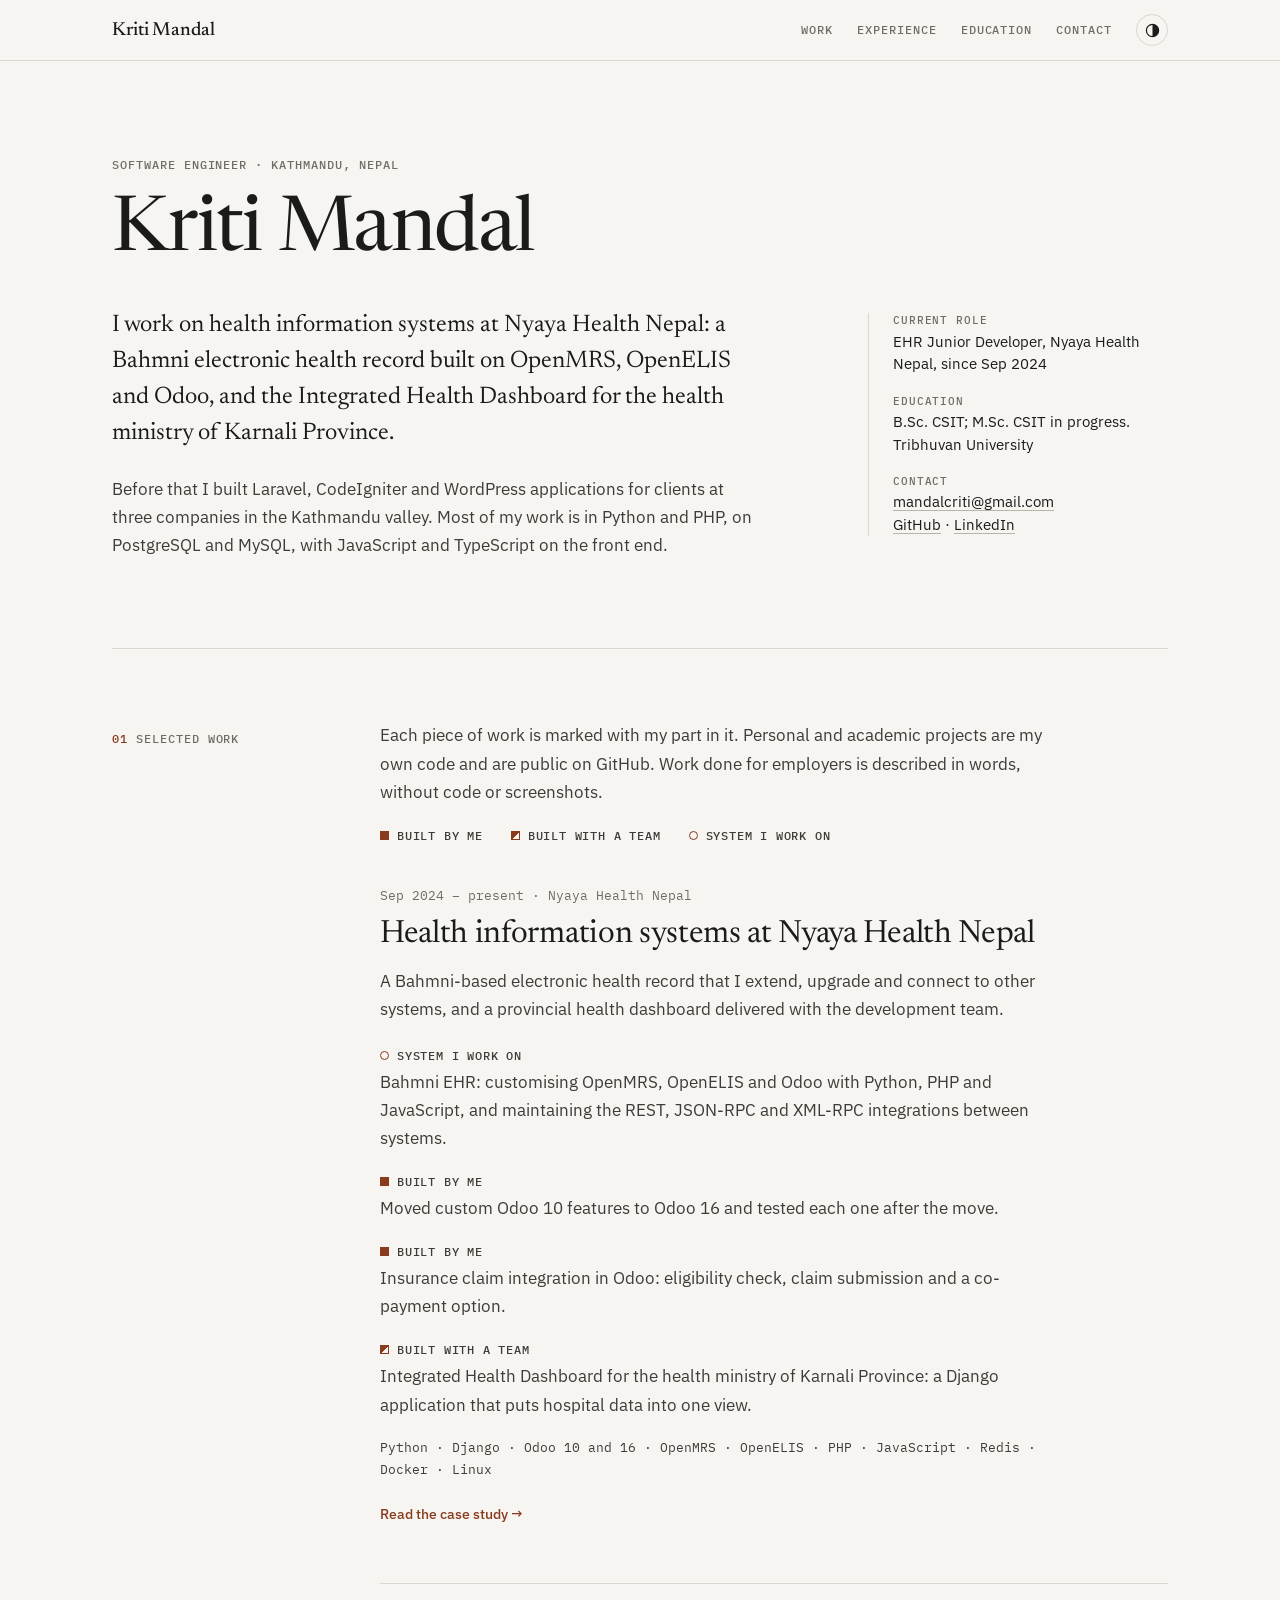
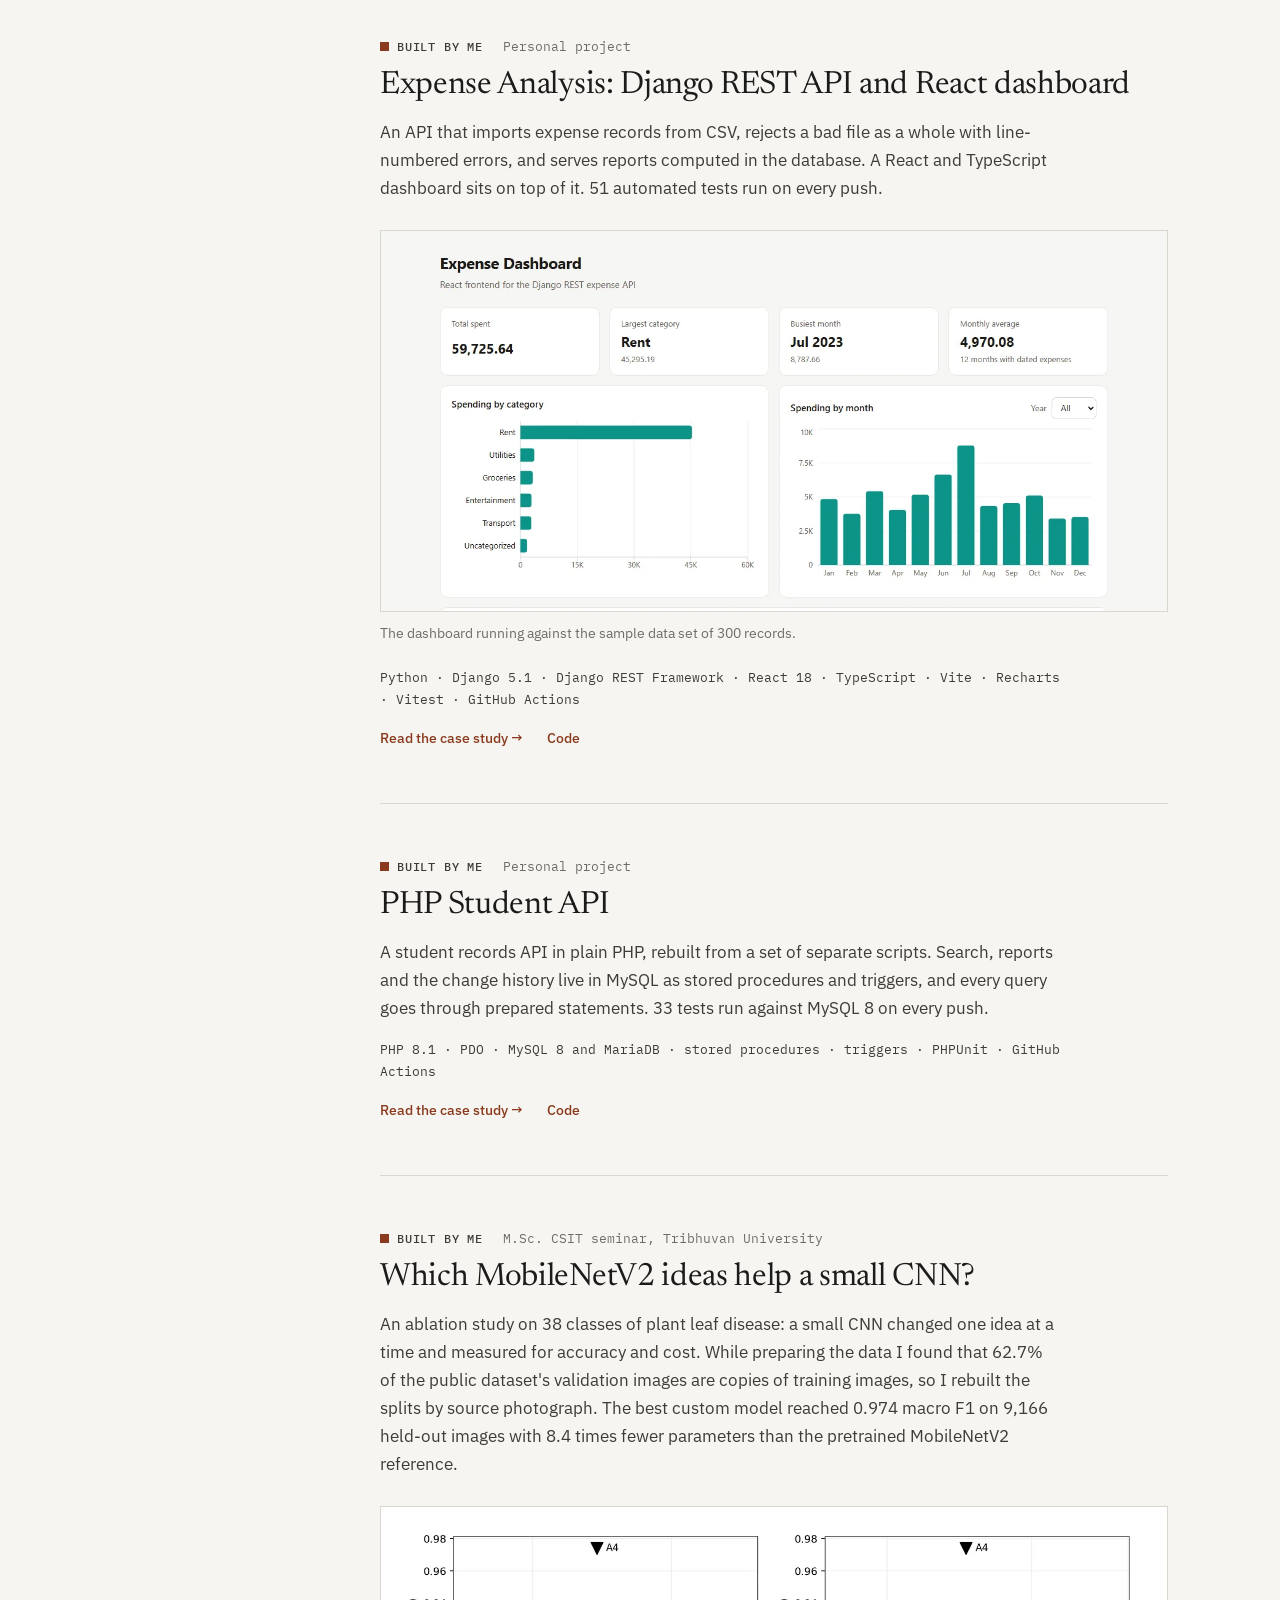
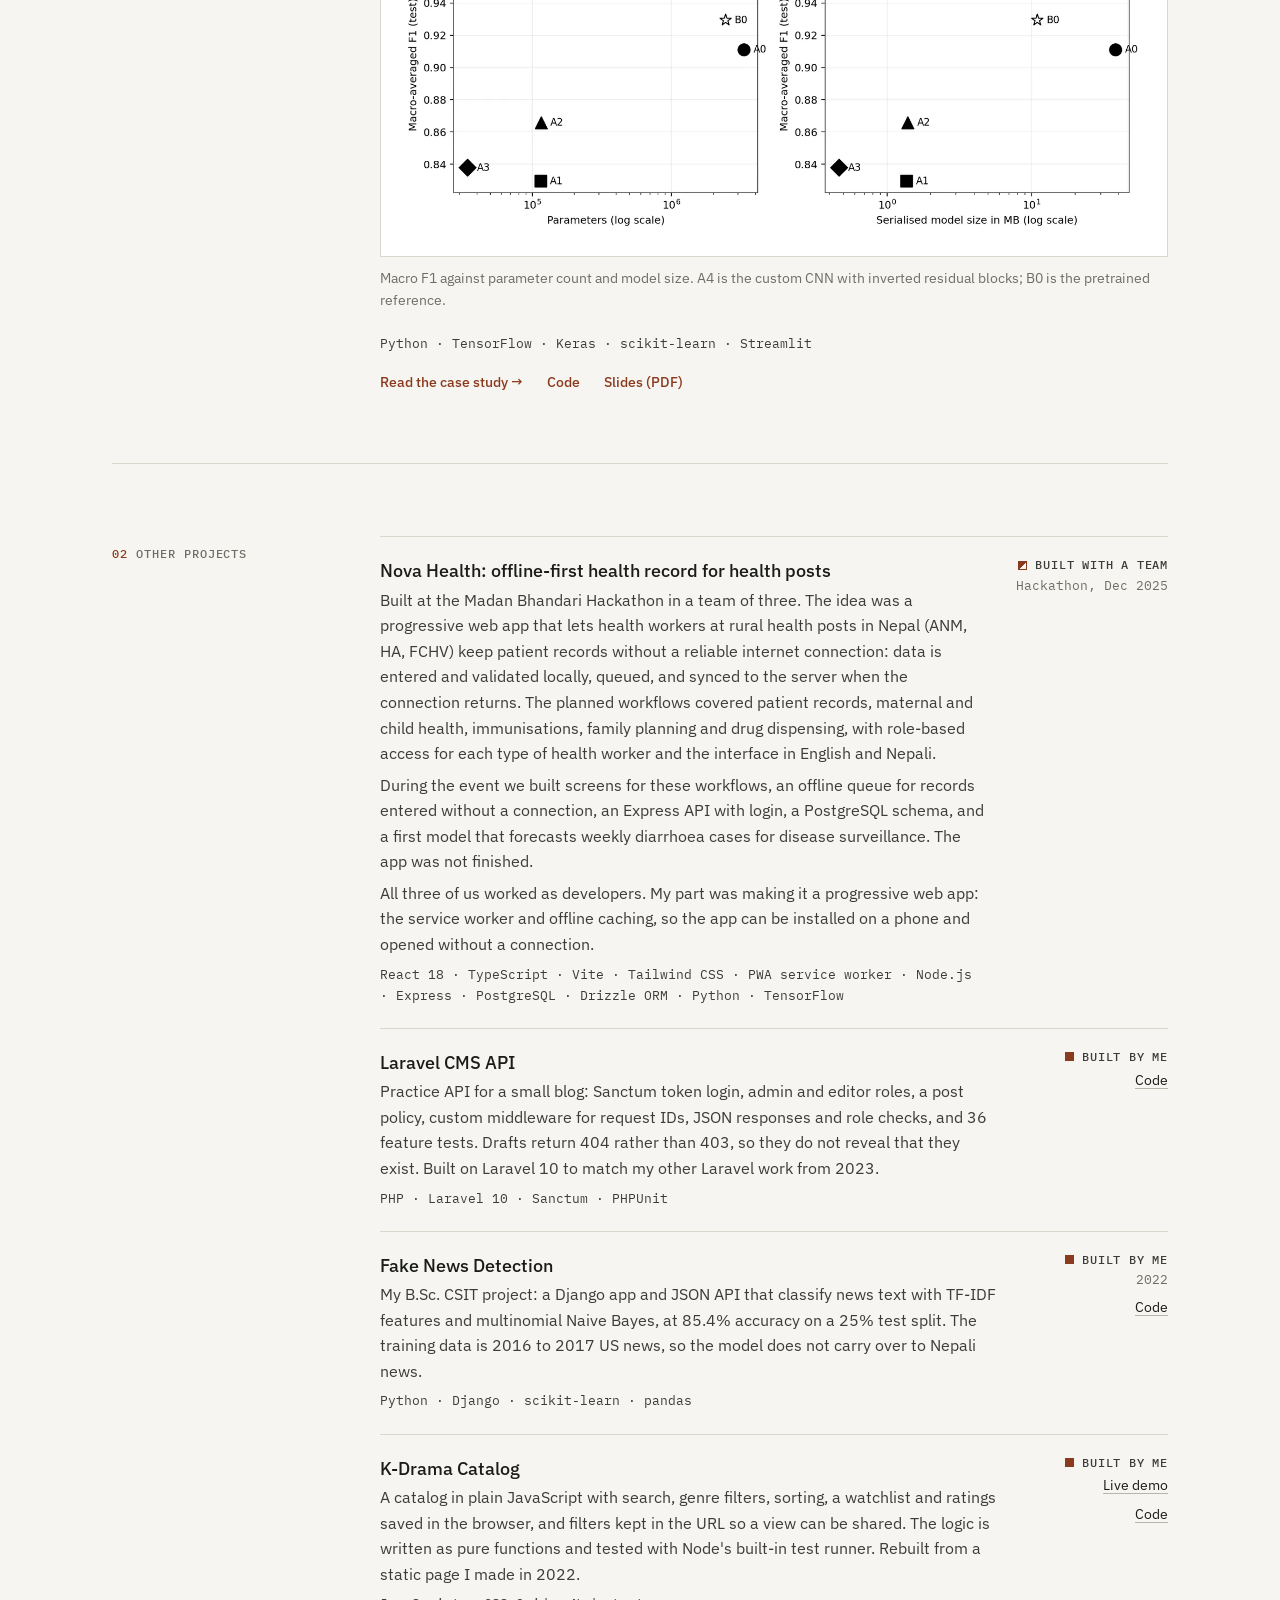
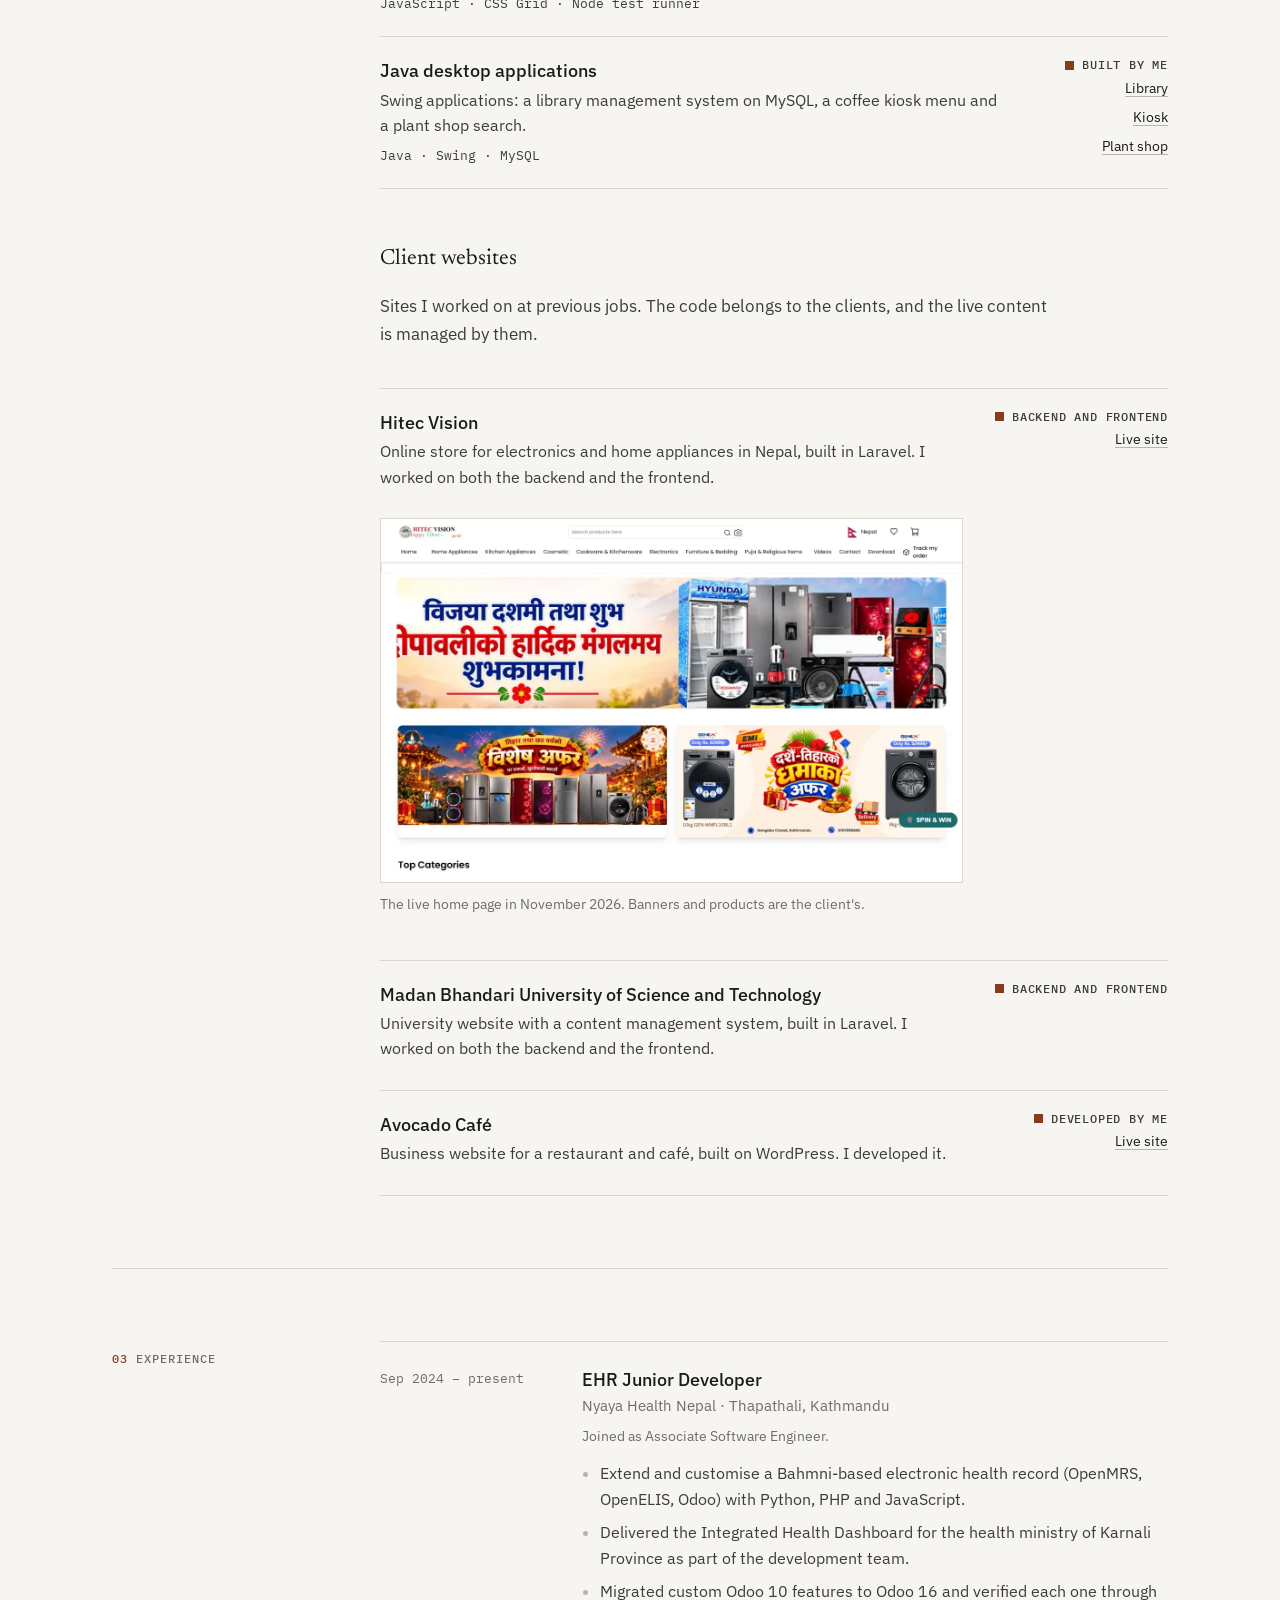
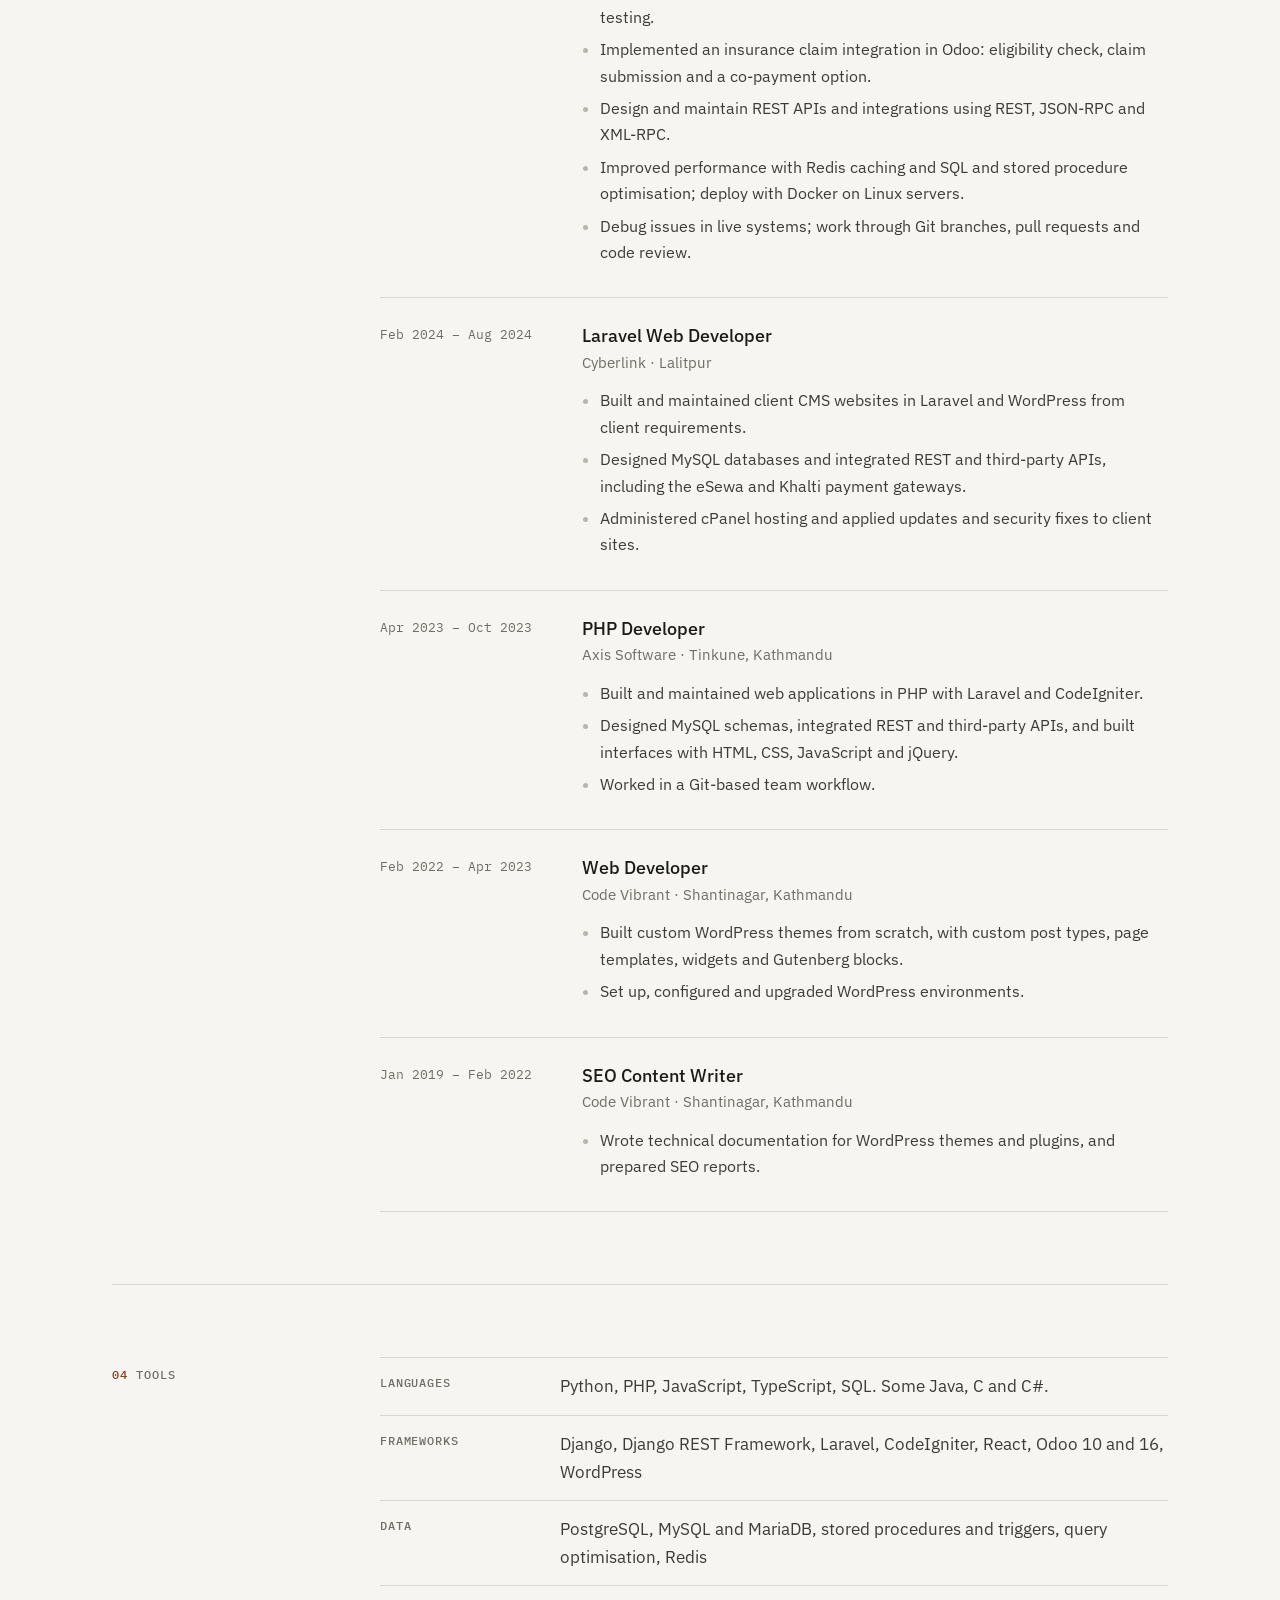
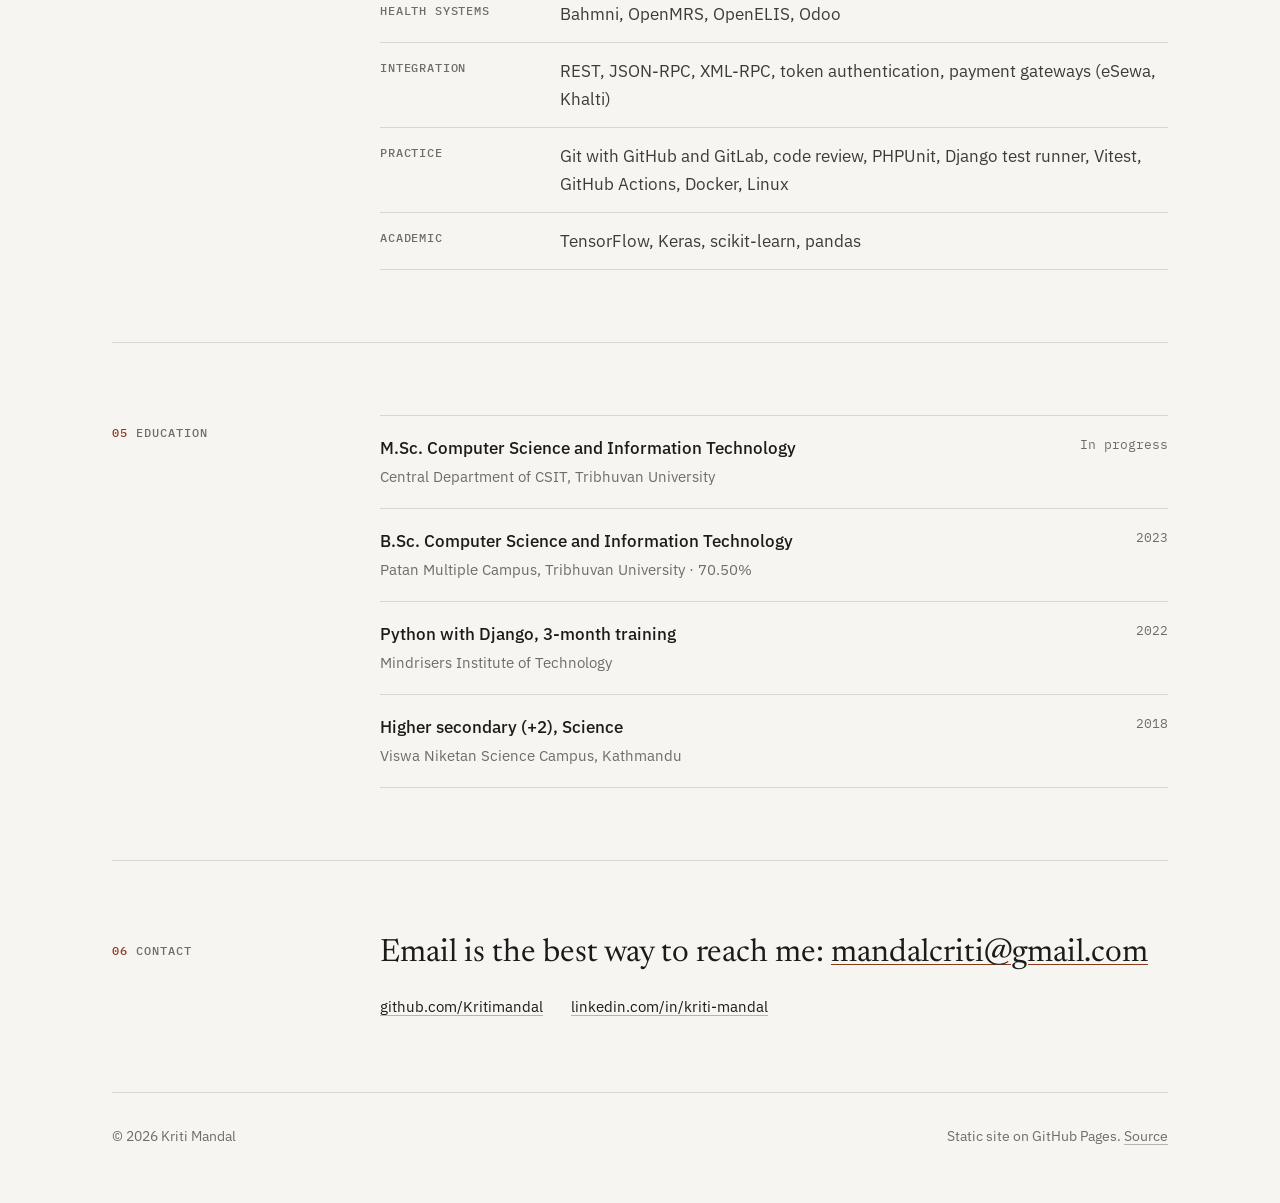
==== commit dd42f9f0: "Describe my part in the Nova Health hackathon project" ====
--- a/index.html
+++ b/index.html
@@ -119,6 +119,7 @@
               <h3>Nova Health: offline-first health record for health posts</h3>
               <p>Built at the Madan Bhandari Hackathon in a team of three. The idea was a progressive web app that lets health workers at rural health posts in Nepal (ANM, HA, FCHV) keep patient records without a reliable internet connection: data is entered and validated locally, queued, and synced to the server when the connection returns. The planned workflows covered patient records, maternal and child health, immunisations, family planning and drug dispensing, with role-based access for each type of health worker and the interface in English and Nepali.</p>
               <p>During the event we built screens for these workflows, an offline queue for records entered without a connection, an Express API with login, a PostgreSQL schema, and a first model that forecasts weekly diarrhoea cases for disease surveillance. The app was not finished.</p>
+              <p>All three of us worked as developers. My part was making it a progressive web app: the service worker and offline caching, so the app can be installed on a phone and opened without a connection.</p>
               <p class="stack">React 18 · TypeScript · Vite · Tailwind CSS · PWA service worker · Node.js · Express · PostgreSQL · Drizzle ORM · Python · TensorFlow</p>
             </div>
             <div class="side"><span class="part team">Built with a team</span><span class="when">Hackathon, Dec 2025</span></div>
